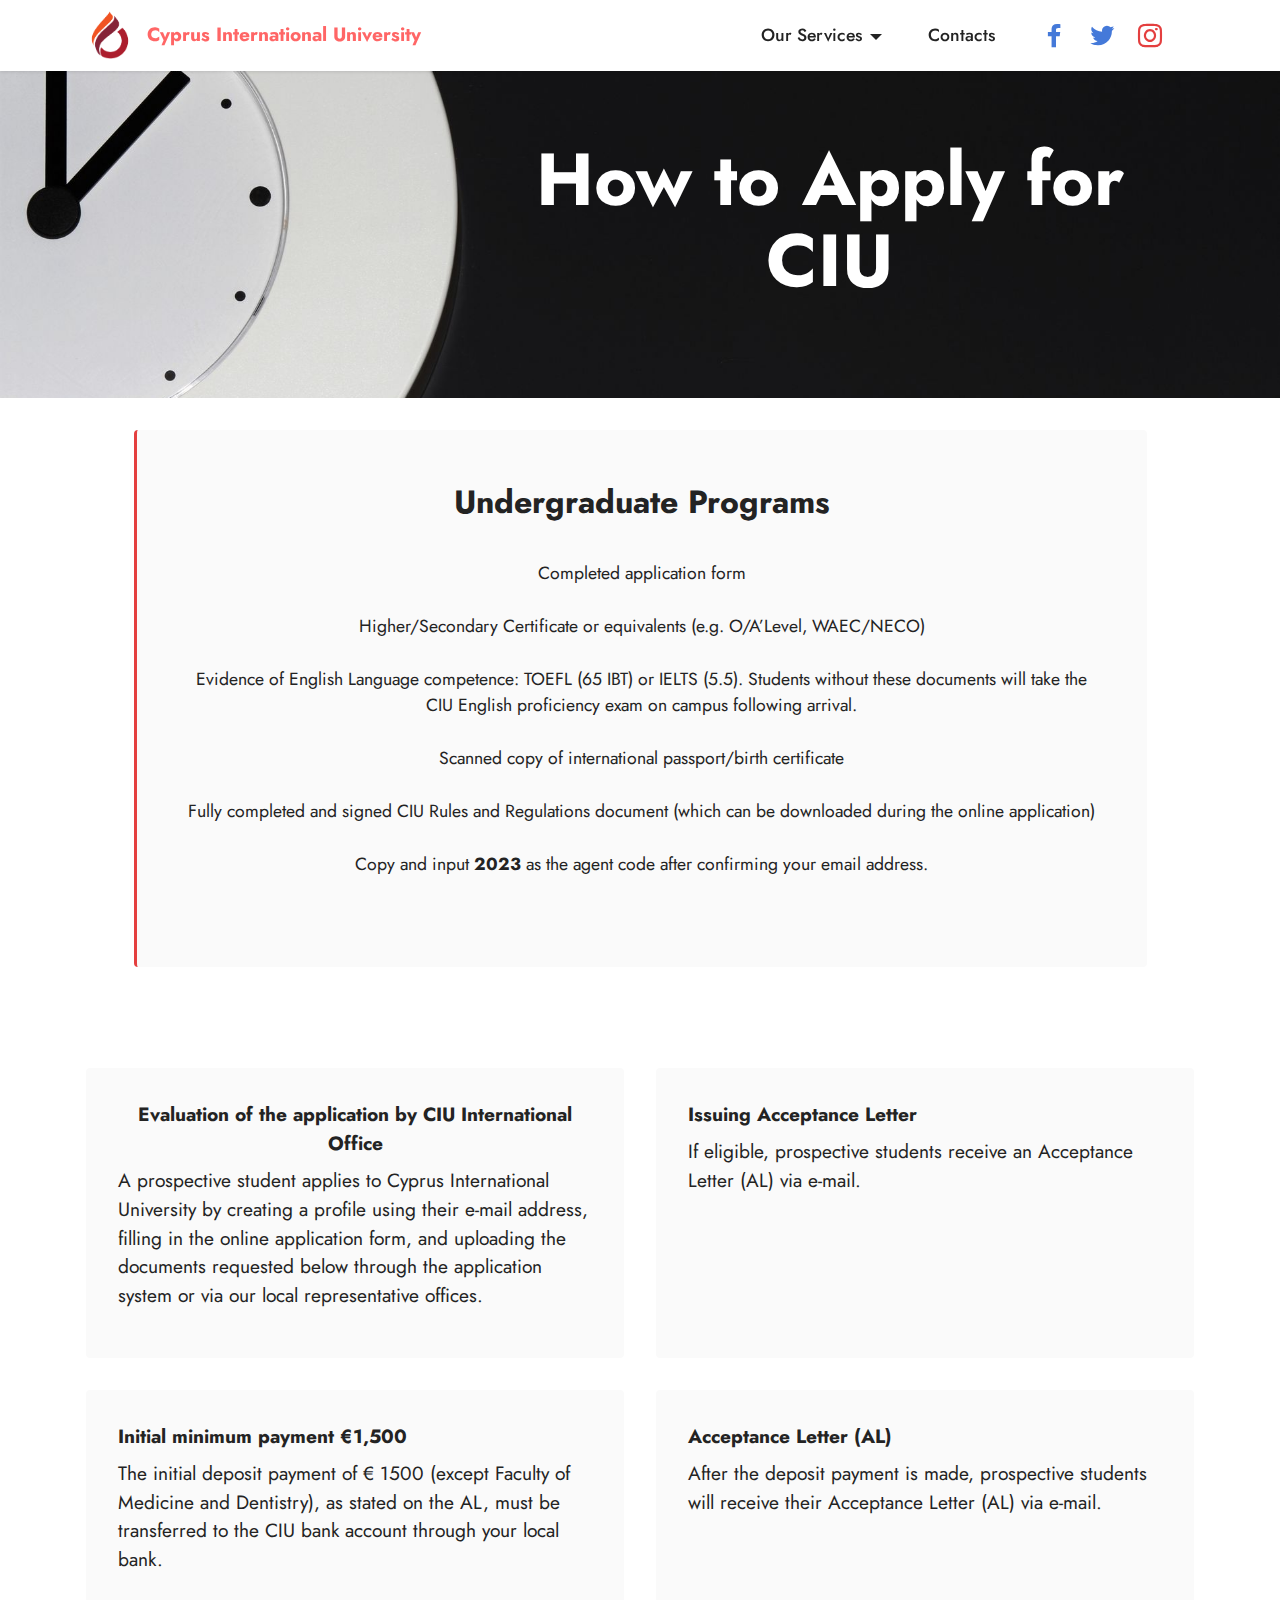
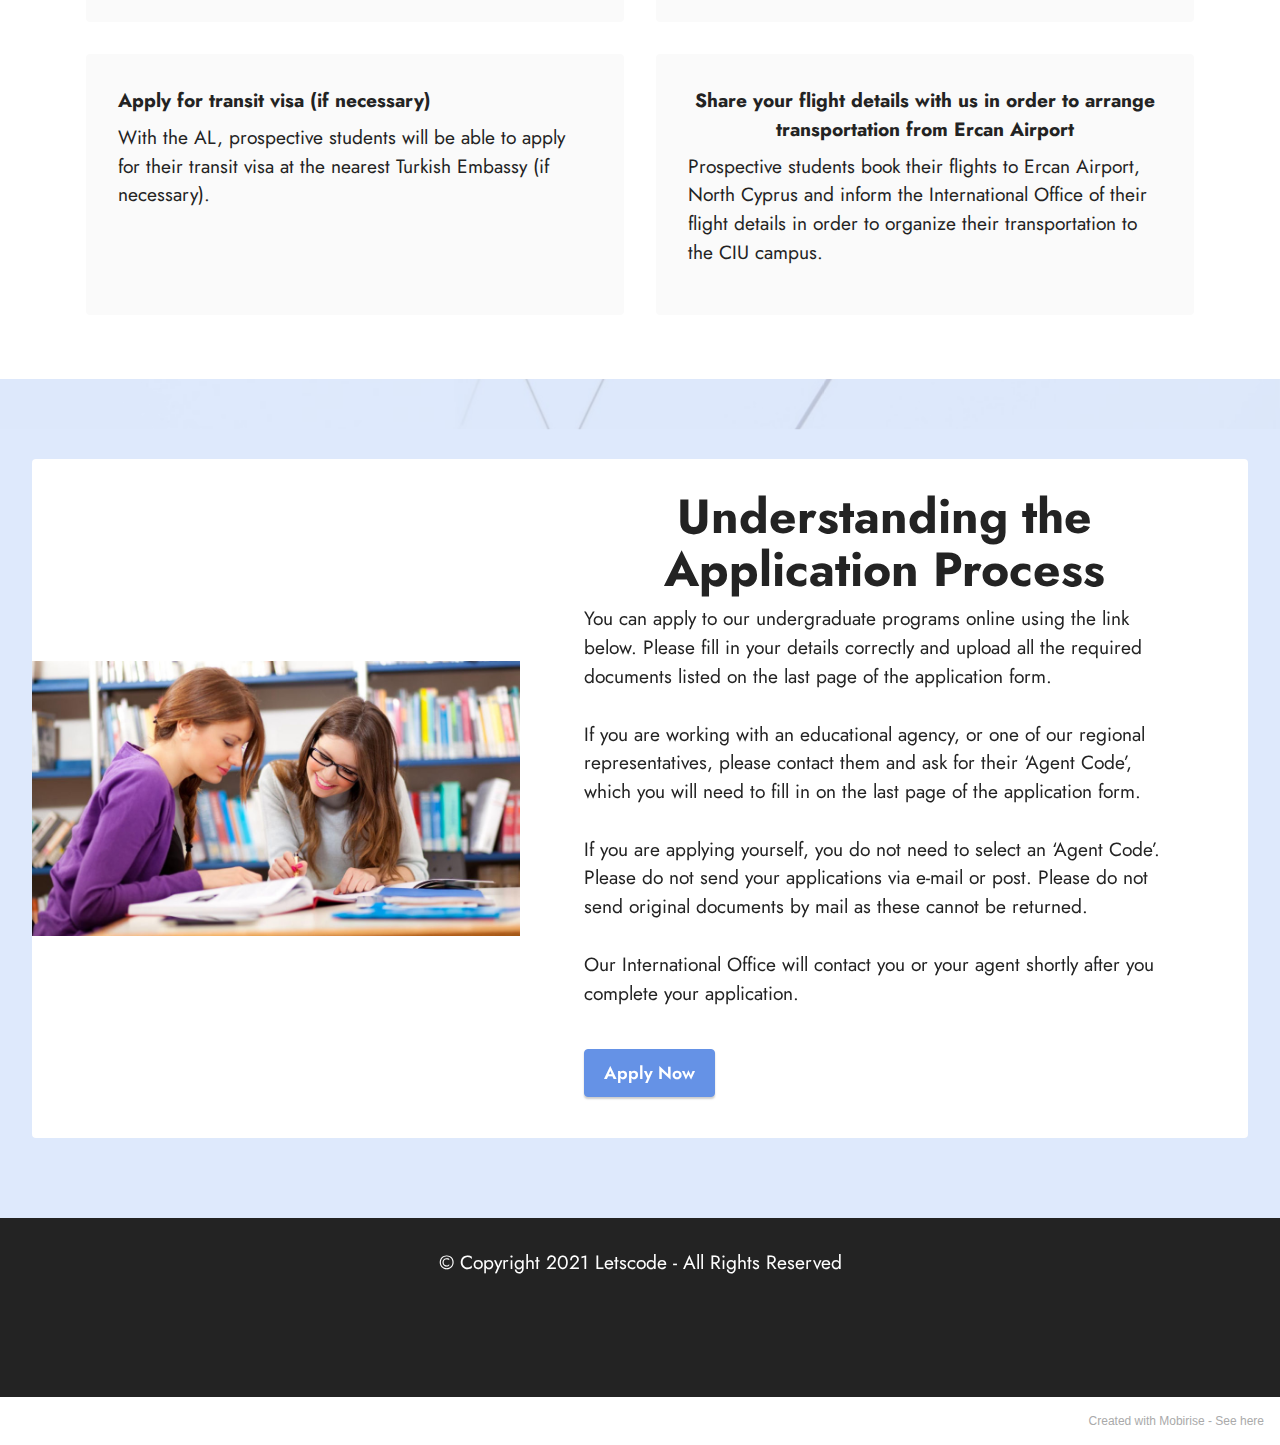
==== apply.html @ 26002adf "create github pages" ====
<!DOCTYPE html>
<html  >
<head>
  <!-- Site made with Mobirise Website Builder v5.5.5, https://mobirise.com -->
  <meta charset="UTF-8">
  <meta http-equiv="X-UA-Compatible" content="IE=edge">
  <meta name="generator" content="Mobirise v5.5.5, mobirise.com">
  <meta name="viewport" content="width=device-width, initial-scale=1, minimum-scale=1">
  <link rel="shortcut icon" href="assets/images/ciu-removebg-preview.png" type="image/x-icon">
  <meta name="description" content="How to Apply for CIU">
  
  
  <title>How to Apply</title>
  <link rel="stylesheet" href="assets/bootstrap/css/bootstrap.min.css">
  <link rel="stylesheet" href="assets/bootstrap/css/bootstrap-grid.min.css">
  <link rel="stylesheet" href="assets/bootstrap/css/bootstrap-reboot.min.css">
  <link rel="stylesheet" href="assets/parallax/jarallax.css">
  <link rel="stylesheet" href="assets/dropdown/css/style.css">
  <link rel="stylesheet" href="assets/socicon/css/styles.css">
  <link rel="stylesheet" href="assets/theme/css/style.css">
  <link rel="preload" href="https://fonts.googleapis.com/css?family=Jost:100,200,300,400,500,600,700,800,900,100i,200i,300i,400i,500i,600i,700i,800i,900i&display=swap" as="style" onload="this.onload=null;this.rel='stylesheet'">
  <noscript><link rel="stylesheet" href="https://fonts.googleapis.com/css?family=Jost:100,200,300,400,500,600,700,800,900,100i,200i,300i,400i,500i,600i,700i,800i,900i&display=swap"></noscript>
  <link rel="preload" as="style" href="assets/mobirise/css/mbr-additional.css"><link rel="stylesheet" href="assets/mobirise/css/mbr-additional.css" type="text/css">
  
  
  
  
</head>
<body>
  
  <section data-bs-version="5.1" class="menu menu3 cid-sS9Izz4nox" once="menu" id="menu3-9">
    
    <nav class="navbar navbar-dropdown navbar-fixed-top navbar-expand-lg">
        <div class="container">
            <div class="navbar-brand">
                <span class="navbar-logo">
                    <a href="index.html">
                        <img src="assets/images/ciu-removebg-preview.png" alt="Mobirise" style="height: 3rem;">
                    </a>
                </span>
                <span class="navbar-caption-wrap"><a class="navbar-caption text-secondary display-7" href="#top">Cyprus International University</a></span>
            </div>
            <button class="navbar-toggler" type="button" data-toggle="collapse" data-bs-toggle="collapse" data-target="#navbarSupportedContent" data-bs-target="#navbarSupportedContent" aria-controls="navbarNavAltMarkup" aria-expanded="false" aria-label="Toggle navigation">
                <div class="hamburger">
                    <span></span>
                    <span></span>
                    <span></span>
                    <span></span>
                </div>
            </button>
            <div class="collapse navbar-collapse" id="navbarSupportedContent">
                <ul class="navbar-nav nav-dropdown nav-right" data-app-modern-menu="true"><li class="nav-item dropdown"><a class="nav-link link text-black text-primary dropdown-toggle display-4" href="index.html#header7-3" data-toggle="dropdown-submenu" data-bs-toggle="dropdown" data-bs-auto-close="outside" aria-expanded="false">Our Services</a><div class="dropdown-menu" aria-labelledby="dropdown-undefined"><a class="text-black text-primary dropdown-item display-4" href="page1.html">How to Apply</a><a class="text-black text-primary dropdown-item display-4" href="Undergraduate.html">Undergraduate</a><a class="text-black text-primary show dropdown-item display-4" href="Graduate.html">Graduate</a></div></li>
                    
                    <li class="nav-item"><a class="nav-link link text-black text-primary display-4" href="index.html#contacts1-i">Contacts</a>
                    </li></ul>
                <div class="icons-menu">
                    <a class="iconfont-wrapper" href="index.html#header7-3" target="_blank">
                        <span class="p-2 mbr-iconfont socicon-facebook socicon" style="color: rgb(68, 121, 217); fill: rgb(68, 121, 217);"></span>
                    </a>
                    <a class="iconfont-wrapper" href="index.html#header7-3" target="_blank">
                        <span class="p-2 mbr-iconfont socicon-twitter socicon" style="color: rgb(68, 121, 217); fill: rgb(68, 121, 217);"></span>
                    </a>
                    <a class="iconfont-wrapper" href="index.html#header7-3" target="_blank">
                        <span class="p-2 mbr-iconfont socicon-instagram socicon" style="color: rgb(228, 63, 63); fill: rgb(228, 63, 63);"></span>
                    </a>
                    
                </div>
                
            </div>
        </div>
    </nav>
</section>

<section data-bs-version="5.1" class="header5 cid-sS9WQ0xQ2M" id="header5-b">

    

    

    <div class="container">
        <div class="row justify-content-end">
            <div class="col-12 col-lg-8">
                <h1 class="mbr-section-title mbr-fonts-style mbr-white mb-3 display-1"><strong>How to Apply for CIU</strong></h1>
                
                
                
            </div>
        </div>
    </div>
</section>

<section data-bs-version="5.1" class="content7 cid-sS9WZlh31L" id="content7-d">
    
    <div class="container">
        <div class="row justify-content-center">
            <div class="col-12 col-md-11">
                <blockquote>
                <h5 class="mbr-section-title mbr-fonts-style mb-2 display-5"><strong>Undergraduate Programs</strong></h5>
                <p class="mbr-text mbr-fonts-style display-4"><br>Completed application form<br>
<br>    Higher/Secondary Certificate or equivalents (e.g. O/A’Level, WAEC/NECO)<br>
<br>    Evidence of English Language competence: TOEFL (65 IBT) or IELTS (5.5). Students without these documents will take the CIU English proficiency exam on campus following arrival.<br>
<br>    Scanned copy of international passport/birth certificate<br>
<br>    Fully completed and signed CIU Rules and Regulations document (which can be downloaded during the online application)<br><br>Copy and input <strong>2023&nbsp;</strong>as the agent code after confirming your email address.<br>
<br></p></blockquote>
            </div>
        </div>
    </div>
</section>

<section data-bs-version="5.1" class="features7 cid-sSa0o5hCBf" id="features8-h">
    <!---->
    
    
    <div class="container">
        <div class="row">
            <div class="title col-12">
                
                
            </div>
            <div class="card col-12 col-md-6">
                <div class="card-wrapper">
                    <div class="top-line">
                        <h6 class="card-title mbr-fonts-style display-7"><strong>Evaluation of the application by CIU International Office</strong></h6>
                        <p class="mbr-text cost mbr-fonts-style display-5"></p>
                    </div>
                    <div class="bottom-line">
                        <p class="mbr-text mbr-fonts-style display-7">
                            A prospective student applies to Cyprus International University by creating a profile using their e-mail address, filling in the online application form, and uploading the documents requested below through the application system or via our local representative offices.
                        </p>
                    </div>
                </div>
            </div>
            <div class="card col-12 col-md-6">
                <div class="card-wrapper">
                    <div class="top-line">
                        <h6 class="card-title mbr-fonts-style display-7"><strong>Issuing Acceptance Letter</strong></h6>
                        <p class="mbr-text cost mbr-fonts-style display-5"></p>
                    </div>
                    <div class="bottom-line">
                        <p class="mbr-text mbr-fonts-style display-7">
                            If eligible, prospective students receive an Acceptance Letter (AL) via e-mail.
                        </p>
                    </div>
                </div>
            </div>
            <div class="card col-12 col-md-6">
                <div class="card-wrapper">
                    <div class="top-line">
                        <h6 class="card-title mbr-fonts-style display-7"><strong>Initial minimum payment €1,500</strong></h6>
                        <p class="mbr-text cost mbr-fonts-style display-5"></p>
                    </div>
                    <div class="bottom-line">
                        <p class="mbr-text mbr-fonts-style display-7">The initial deposit payment of € 1500 (except Faculty of Medicine and Dentistry), as stated on the AL, must be transferred to the CIU bank account through your local bank.</p>
                    </div>
                </div>
            </div>
            <div class="card col-12 col-md-6">
                <div class="card-wrapper">
                    <div class="top-line">
                        <h6 class="card-title mbr-fonts-style display-7"><strong>Acceptance Letter (AL)</strong></h6>
                        <p class="mbr-text cost mbr-fonts-style display-5"></p>
                    </div>
                    <div class="bottom-line">
                        <p class="mbr-text mbr-fonts-style display-7">
                            After the deposit payment is made, prospective students will receive their Acceptance Letter (AL) via e-mail.
                        </p>
                    </div>
                </div>
            </div>
            <div class="card col-12 col-md-6">
                <div class="card-wrapper">
                    <div class="top-line">
                        <h6 class="card-title mbr-fonts-style display-7"><strong>Apply for transit visa (if necessary)</strong></h6>
                        <p class="mbr-text cost mbr-fonts-style display-5"></p>
                    </div>
                    <div class="bottom-line">
                        <p class="mbr-text mbr-fonts-style display-7">
                            With the AL, prospective students will be able to apply for their transit visa at the nearest Turkish Embassy (if necessary).
                        </p>
                    </div>
                </div>
            </div>
            <div class="card col-12 col-md-6">
                <div class="card-wrapper">
                    <div class="top-line">
                        <h6 class="card-title mbr-fonts-style display-7"><strong>Share your flight details with us in order to arrange transportation from Ercan Airport</strong></h6>
                        <p class="mbr-text cost mbr-fonts-style display-5"></p>
                    </div>
                    <div class="bottom-line">
                        <p class="mbr-text mbr-fonts-style display-7">
                            Prospective students book their flights to Ercan Airport, North Cyprus and inform the International Office of their flight details in order to organize their transportation to the CIU campus.
                        </p>
                    </div>
                </div>
            </div>
            
            
            
            
            
            
        </div>
    </div>
</section>

<section data-bs-version="5.1" class="features6 cid-sSa0mMtDP6 mbr-parallax-background" id="features7-g">
    <!---->
    

    <div class="mbr-overlay" style="opacity: 0.5; background-color: rgb(190, 211, 249);">
    </div>
    <div class="container-fluid">
        <div class="card-wrapper">
            <div class="row align-items-center">
                <div class="col-12 col-lg-5">
                    <div class="image-wrapper">
                        <img src="assets/images/wp4385852-1076x605.jpg" alt="Mobirise">
                    </div>
                </div>
                <div class="col-12 col-lg">
                    <div class="text-box">
                        <h5 class="mbr-title mbr-fonts-style display-2"><strong>Understanding the Application Process</strong></h5>
                        <p class="mbr-text mbr-fonts-style display-7">You can apply to our undergraduate programs online using the link below. Please fill in your details correctly and upload all the required documents listed on the last page of the application form.
<br>
<br>If you are working with an educational agency, or one of our regional representatives, please contact them and ask for their ‘Agent Code’, which you will need to fill in on the last page of the application form.
<br>
<br>If you are applying yourself, you do not need to select an ‘Agent Code’. Please do not send your applications via e-mail or post. Please do not send original documents by mail as these cannot be returned.
<br>
<br>Our International Office will contact you or your agent shortly after you complete your application.&nbsp;</p>
                        
                        <div class="mbr-section-btn pt-3"><a href="page1.html#features7-g" class="btn btn-primary display-4">Apply Now</a></div>
                    </div>
                </div>
            </div>
        </div>
    </div>
</section>

<section data-bs-version="5.1" class="footer7 cid-sS9WD2Cu00" once="footers" id="footer7-a">

    

    

    <div class="container">
        <div class="media-container-row align-center mbr-white">
            <div class="col-12">
                <p class="mbr-text mb-0 mbr-fonts-style display-7">
                    © Copyright 2021 Letscode - All Rights Reserved
                </p>
            </div>
        </div>
    </div>
</section><section style="background-color: #fff; font-family: -apple-system, BlinkMacSystemFont, 'Segoe UI', 'Roboto', 'Helvetica Neue', Arial, sans-serif; color:#aaa; font-size:12px; padding: 0; align-items: center; display: flex;"><a href="https://mobirise.site/d" style="flex: 1 1; height: 3rem; padding-left: 1rem;"></a><p style="flex: 0 0 auto; margin:0; padding-right:1rem;">Created with Mobirise - <a href="https://mobirise.site/k" style="color:#aaa;">See here</a></p></section><script src="assets/bootstrap/js/bootstrap.bundle.min.js"></script>  <script src="assets/parallax/jarallax.js"></script>  <script src="assets/smoothscroll/smooth-scroll.js"></script>  <script src="assets/ytplayer/index.js"></script>  <script src="assets/dropdown/js/navbar-dropdown.js"></script>  <script src="assets/theme/js/script.js"></script>  
  
  
</body>
</html>
---- assets/parallax/jarallax.css ----
.jarallax {
    position: relative;
    z-index: 0;
}
.jarallax > .jarallax-img {
    position: absolute;
    object-fit: cover;
    /* support for plugin https://github.com/bfred-it/object-fit-images */
    font-family: 'object-fit: cover;';
    top: 0;
    left: 0;
    width: 100%;
    height: 100%;
    z-index: -1;
}
---- assets/dropdown/css/style.css ----
.navbar-dropdown {
  left: 0;
  padding: 0;
  position: absolute;
  right: 0;
  top: 0;
  transition: all 0.45s ease;
  z-index: 1030;
  background: #282828; }
  .navbar-dropdown .navbar-logo {
    margin-right: 0.8rem;
    transition: margin 0.3s ease-in-out;
    vertical-align: middle; }
    .navbar-dropdown .navbar-logo img {
      height: 3.125rem;
      transition: all 0.3s ease-in-out; }
    .navbar-dropdown .navbar-logo.mbr-iconfont {
      font-size: 3.125rem;
      line-height: 3.125rem; }
  .navbar-dropdown .navbar-caption {
    font-weight: 700;
    white-space: normal;
    vertical-align: -4px;
    line-height: 3.125rem !important; }
    .navbar-dropdown .navbar-caption, .navbar-dropdown .navbar-caption:hover {
      color: inherit;
      text-decoration: none; }
  .navbar-dropdown .mbr-iconfont + .navbar-caption {
    vertical-align: -1px; }
  .navbar-dropdown.navbar-fixed-top {
    position: fixed; }
  .navbar-dropdown .navbar-brand span {
    vertical-align: -4px; }
  .navbar-dropdown.bg-color.transparent {
    background: none; }
  .navbar-dropdown.navbar-short .navbar-brand {
    padding: 0.625rem 0; }
    .navbar-dropdown.navbar-short .navbar-brand span {
      vertical-align: -1px; }
  .navbar-dropdown.navbar-short .navbar-caption {
    line-height: 2.375rem !important;
    vertical-align: -2px; }
  .navbar-dropdown.navbar-short .navbar-logo {
    margin-right: 0.5rem; }
    .navbar-dropdown.navbar-short .navbar-logo img {
      height: 2.375rem; }
    .navbar-dropdown.navbar-short .navbar-logo.mbr-iconfont {
      font-size: 2.375rem;
      line-height: 2.375rem; }
  .navbar-dropdown.navbar-short .mbr-table-cell {
    height: 3.625rem; }
  .navbar-dropdown .navbar-close {
    left: 0.6875rem;
    position: fixed;
    top: 0.75rem;
    z-index: 1000; }
  .navbar-dropdown .hamburger-icon {
    content: "";
    display: inline-block;
    vertical-align: middle;
    width: 16px;
    -webkit-box-shadow: 0 -6px 0 1px #282828,0 0 0 1px #282828,0 6px 0 1px #282828;
    -moz-box-shadow: 0 -6px 0 1px #282828,0 0 0 1px #282828,0 6px 0 1px #282828;
    box-shadow: 0 -6px 0 1px #282828,0 0 0 1px #282828,0 6px 0 1px #282828; }

.dropdown-menu .dropdown-toggle[data-toggle="dropdown-submenu"]::after {
  border-bottom: 0.35em solid transparent;
  border-left: 0.35em solid;
  border-right: 0;
  border-top: 0.35em solid transparent;
  margin-left: 0.3rem; }

.dropdown-menu .dropdown-item:focus {
  outline: 0; }

.nav-dropdown {
  font-size: 0.75rem;
  font-weight: 500;
  height: auto !important; }
  .nav-dropdown .nav-btn {
    padding-left: 1rem; }
  .nav-dropdown .link {
    margin: .667em 1.667em;
    font-weight: 500;
    padding: 0;
    transition: color .2s ease-in-out; }
    .nav-dropdown .link.dropdown-toggle {
      margin-right: 2.583em; }
      .nav-dropdown .link.dropdown-toggle::after {
        margin-left: .25rem;
        border-top: 0.35em solid;
        border-right: 0.35em solid transparent;
        border-left: 0.35em solid transparent;
        border-bottom: 0; }
      .nav-dropdown .link.dropdown-toggle[aria-expanded="true"] {
        margin: 0;
        padding: 0.667em 3.263em  0.667em 1.667em; }
  .nav-dropdown .link::after,
  .nav-dropdown .dropdown-item::after {
    color: inherit; }
  .nav-dropdown .btn {
    font-size: 0.75rem;
    font-weight: 700;
    letter-spacing: 0;
    margin-bottom: 0;
    padding-left: 1.25rem;
    padding-right: 1.25rem; }
  .nav-dropdown .dropdown-menu {
    border-radius: 0;
    border: 0;
    left: 0;
    margin: 0;
    padding-bottom: 1.25rem;
    padding-top: 1.25rem;
    position: relative; }
  .nav-dropdown .dropdown-submenu {
    margin-left: 0.125rem;
    top: 0; }
  .nav-dropdown .dropdown-item {
    font-weight: 500;
    line-height: 2;
    padding: 0.3846em 4.615em 0.3846em 1.5385em;
    position: relative;
    transition: color .2s ease-in-out, background-color .2s ease-in-out; }
    .nav-dropdown .dropdown-item::after {
      margin-top: -0.3077em;
      position: absolute;
      right: 1.1538em;
      top: 50%; }
    .nav-dropdown .dropdown-item:focus, .nav-dropdown .dropdown-item:hover {
      background: none; }

@media (max-width: 767px) {
  .nav-dropdown.navbar-toggleable-sm {
    bottom: 0;
    display: none;
    left: 0;
    overflow-x: hidden;
    position: fixed;
    top: 0;
    transform: translateX(-100%);
    -ms-transform: translateX(-100%);
    -webkit-transform: translateX(-100%);
    width: 18.75rem;
    z-index: 999; } }
.nav-dropdown.navbar-toggleable-xl {
  bottom: 0;
  display: none;
  left: 0;
  overflow-x: hidden;
  position: fixed;
  top: 0;
  transform: translateX(-100%);
  -ms-transform: translateX(-100%);
  -webkit-transform: translateX(-100%);
  width: 18.75rem;
  z-index: 999; }

.nav-dropdown-sm {
  display: block !important;
  overflow-x: hidden;
  overflow: auto;
  padding-top: 3.875rem; }
  .nav-dropdown-sm::after {
    content: "";
    display: block;
    height: 3rem;
    width: 100%; }
  .nav-dropdown-sm.collapse.in ~ .navbar-close {
    display: block !important; }
  .nav-dropdown-sm.collapsing, .nav-dropdown-sm.collapse.in {
    transform: translateX(0);
    -ms-transform: translateX(0);
    -webkit-transform: translateX(0);
    transition: all 0.25s ease-out;
    -webkit-transition: all 0.25s ease-out;
    background: #282828; }
  .nav-dropdown-sm.collapsing[aria-expanded="false"] {
    transform: translateX(-100%);
    -ms-transform: translateX(-100%);
    -webkit-transform: translateX(-100%); }
  .nav-dropdown-sm .nav-item {
    display: block;
    margin-left: 0 !important;
    padding-left: 0; }
  .nav-dropdown-sm .link,
  .nav-dropdown-sm .dropdown-item {
    border-top: 1px dotted rgba(255, 255, 255, 0.1);
    font-size: 0.8125rem;
    line-height: 1.6;
    margin: 0 !important;
    padding: 0.875rem 2.4rem 0.875rem 1.5625rem !important;
    position: relative;
    white-space: normal; }
    .nav-dropdown-sm .link:focus, .nav-dropdown-sm .link:hover,
    .nav-dropdown-sm .dropdown-item:focus,
    .nav-dropdown-sm .dropdown-item:hover {
      background: rgba(0, 0, 0, 0.2) !important;
      color: #c0a375; }
  .nav-dropdown-sm .nav-btn {
    position: relative;
    padding: 1.5625rem 1.5625rem 0 1.5625rem; }
    .nav-dropdown-sm .nav-btn::before {
      border-top: 1px dotted rgba(255, 255, 255, 0.1);
      content: "";
      left: 0;
      position: absolute;
      top: 0;
      width: 100%; }
    .nav-dropdown-sm .nav-btn + .nav-btn {
      padding-top: 0.625rem; }
      .nav-dropdown-sm .nav-btn + .nav-btn::before {
        display: none; }
  .nav-dropdown-sm .btn {
    padding: 0.625rem 0; }
  .nav-dropdown-sm .dropdown-toggle[data-toggle="dropdown-submenu"]::after {
    margin-left: .25rem;
    border-top: 0.35em solid;
    border-right: 0.35em solid transparent;
    border-left: 0.35em solid transparent;
    border-bottom: 0; }
  .nav-dropdown-sm .dropdown-toggle[data-toggle="dropdown-submenu"][aria-expanded="true"]::after {
    border-top: 0;
    border-right: 0.35em solid transparent;
    border-left: 0.35em solid transparent;
    border-bottom: 0.35em solid; }
  .nav-dropdown-sm .dropdown-menu {
    margin: 0;
    padding: 0;
    position: relative;
    top: 0;
    left: 0;
    width: 100%;
    border: 0;
    float: none;
    border-radius: 0;
    background: none; }
  .nav-dropdown-sm .dropdown-submenu {
    left: 100%;
    margin-left: 0.125rem;
    margin-top: -1.25rem;
    top: 0; }

.navbar-toggleable-sm .nav-dropdown .dropdown-menu {
  position: absolute; }

.navbar-toggleable-sm .nav-dropdown .dropdown-submenu {
  left: 100%;
  margin-left: 0.125rem;
  margin-top: -1.25rem;
  top: 0; }

.navbar-toggleable-sm.opened .nav-dropdown .dropdown-menu {
  position: relative; }

.navbar-toggleable-sm.opened .nav-dropdown .dropdown-submenu {
  left: 0;
  margin-left: 00rem;
  margin-top: 0rem;
  top: 0; }

.is-builder .nav-dropdown.collapsing {
  transition: none !important; }
---- assets/socicon/css/styles.css ----
@charset "UTF-8";

@font-face {
  font-family: 'Socicon';
  src:  url('../fonts/socicon.eot');
  src:  url('../fonts/socicon.eot?#iefix') format('embedded-opentype'),
    url('../fonts/socicon.woff2') format('woff2'),
    url('../fonts/socicon.ttf') format('truetype'),
    url('../fonts/socicon.woff') format('woff'),
    url('../fonts/socicon.svg#socicon') format('svg');
  font-weight: normal;
  font-style: normal;
  font-display: swap;
}

[data-icon]:before {
  font-family: "socicon" !important;
  content: attr(data-icon);
  font-style: normal !important;
  font-weight: normal !important;
  font-variant: normal !important;
  text-transform: none !important;
  speak: none;
  line-height: 1;
  -webkit-font-smoothing: antialiased;
  -moz-osx-font-smoothing: grayscale;
}

[class^="socicon-"], [class*=" socicon-"] {
  /* use !important to prevent issues with browser extensions that change fonts */
  font-family: 'Socicon' !important;
  speak: none;
  font-style: normal;
  font-weight: normal;
  font-variant: normal;
  text-transform: none;
  line-height: 1;

  /* Better Font Rendering =========== */
  -webkit-font-smoothing: antialiased;
  -moz-osx-font-smoothing: grayscale;
}

.socicon-eitaa:before {
  content: "\e97c";
}
.socicon-soroush:before {
  content: "\e97d";
}
.socicon-bale:before {
  content: "\e97e";
}
.socicon-zazzle:before {
  content: "\e97b";
}
.socicon-society6:before {
  content: "\e97a";
}
.socicon-redbubble:before {
  content: "\e979";
}
.socicon-avvo:before {
  content: "\e978";
}
.socicon-stitcher:before {
  content: "\e977";
}
.socicon-googlehangouts:before {
  content: "\e974";
}
.socicon-dlive:before {
  content: "\e975";
}
.socicon-vsco:before {
  content: "\e976";
}
.socicon-flipboard:before {
  content: "\e973";
}
.socicon-ubuntu:before {
  content: "\e958";
}
.socicon-artstation:before {
  content: "\e959";
}
.socicon-invision:before {
  content: "\e95a";
}
.socicon-torial:before {
  content: "\e95b";
}
.socicon-collectorz:before {
  content: "\e95c";
}
.socicon-seenthis:before {
  content: "\e95d";
}
.socicon-googleplaymusic:before {
  content: "\e95e";
}
.socicon-debian:before {
  content: "\e95f";
}
.socicon-filmfreeway:before {
  content: "\e960";
}
.socicon-gnome:before {
  content: "\e961";
}
.socicon-itchio:before {
  content: "\e962";
}
.socicon-jamendo:before {
  content: "\e963";
}
.socicon-mix:before {
  content: "\e964";
}
.socicon-sharepoint:before {
  content: "\e965";
}
.socicon-tinder:before {
  content: "\e966";
}
.socicon-windguru:before {
  content: "\e967";
}
.socicon-cdbaby:before {
  content: "\e968";
}
.socicon-elementaryos:before {
  content: "\e969";
}
.socicon-stage32:before {
  content: "\e96a";
}
.socicon-tiktok:before {
  content: "\e96b";
}
.socicon-gitter:before {
  content: "\e96c";
}
.socicon-letterboxd:before {
  content: "\e96d";
}
.socicon-threema:before {
  content: "\e96e";
}
.socicon-splice:before {
  content: "\e96f";
}
.socicon-metapop:before {
  content: "\e970";
}
.socicon-naver:before {
  content: "\e971";
}
.socicon-remote:before {
  content: "\e972";
}
.socicon-internet:before {
  content: "\e957";
}
.socicon-moddb:before {
  content: "\e94b";
}
.socicon-indiedb:before {
  content: "\e94c";
}
.socicon-traxsource:before {
  content: "\e94d";
}
.socicon-gamefor:before {
  content: "\e94e";
}
.socicon-pixiv:before {
  content: "\e94f";
}
.socicon-myanimelist:before {
  content: "\e950";
}
.socicon-blackberry:before {
  content: "\e951";
}
.socicon-wickr:before {
  content: "\e952";
}
.socicon-spip:before {
  content: "\e953";
}
.socicon-napster:before {
  content: "\e954";
}
.socicon-beatport:before {
  content: "\e955";
}
.socicon-hackerone:before {
  content: "\e956";
}
.socicon-hackernews:before {
  content: "\e946";
}
.socicon-smashwords:before {
  content: "\e947";
}
.socicon-kobo:before {
  content: "\e948";
}
.socicon-bookbub:before {
  content: "\e949";
}
.socicon-mailru:before {
  content: "\e94a";
}
.socicon-gitlab:before {
  content: "\e945";
}
.socicon-instructables:before {
  content: "\e944";
}
.socicon-portfolio:before {
  content: "\e943";
}
.socicon-codered:before {
  content: "\e940";
}
.socicon-origin:before {
  content: "\e941";
}
.socicon-nextdoor:before {
  content: "\e942";
}
.socicon-udemy:before {
  content: "\e93f";
}
.socicon-livemaster:before {
  content: "\e93e";
}
.socicon-crunchbase:before {
  content: "\e93b";
}
.socicon-homefy:before {
  content: "\e93c";
}
.socicon-calendly:before {
  content: "\e93d";
}
.socicon-realtor:before {
  content: "\e90f";
}
.socicon-tidal:before {
  content: "\e910";
}
.socicon-qobuz:before {
  content: "\e911";
}
.socicon-natgeo:before {
  content: "\e912";
}
.socicon-mastodon:before {
  content: "\e913";
}
.socicon-unsplash:before {
  content: "\e914";
}
.socicon-homeadvisor:before {
  content: "\e915";
}
.socicon-angieslist:before {
  content: "\e916";
}
.socicon-codepen:before {
  content: "\e917";
}
.socicon-slack:before {
  content: "\e918";
}
.socicon-openaigym:before {
  content: "\e919";
}
.socicon-logmein:before {
  content: "\e91a";
}
.socicon-fiverr:before {
  content: "\e91b";
}
.socicon-gotomeeting:before {
  content: "\e91c";
}
.socicon-aliexpress:before {
  content: "\e91d";
}
.socicon-guru:before {
  content: "\e91e";
}
.socicon-appstore:before {
  content: "\e91f";
}
.socicon-homes:before {
  content: "\e920";
}
.socicon-zoom:before {
  content: "\e921";
}
.socicon-alibaba:before {
  content: "\e922";
}
.socicon-craigslist:before {
  content: "\e923";
}
.socicon-wix:before {
  content: "\e924";
}
.socicon-redfin:before {
  content: "\e925";
}
.socicon-googlecalendar:before {
  content: "\e926";
}
.socicon-shopify:before {
  content: "\e927";
}
.socicon-freelancer:before {
  content: "\e928";
}
.socicon-seedrs:before {
  content: "\e929";
}
.socicon-bing:before {
  content: "\e92a";
}
.socicon-doodle:before {
  content: "\e92b";
}
.socicon-bonanza:before {
  content: "\e92c";
}
.socicon-squarespace:before {
  content: "\e92d";
}
.socicon-toptal:before {
  content: "\e92e";
}
.socicon-gust:before {
  content: "\e92f";
}
.socicon-ask:before {
  content: "\e930";
}
.socicon-trulia:before {
  content: "\e931";
}
.socicon-loomly:before {
  content: "\e932";
}
.socicon-ghost:before {
  content: "\e933";
}
.socicon-upwork:before {
  content: "\e934";
}
.socicon-fundable:before {
  content: "\e935";
}
.socicon-booking:before {
  content: "\e936";
}
.socicon-googlemaps:before {
  content: "\e937";
}
.socicon-zillow:before {
  content: "\e938";
}
.socicon-niconico:before {
  content: "\e939";
}
.socicon-toneden:before {
  content: "\e93a";
}
.socicon-augment:before {
  content: "\e908";
}
.socicon-bitbucket:before {
  content: "\e909";
}
.socicon-fyuse:before {
  content: "\e90a";
}
.socicon-yt-gaming:before {
  content: "\e90b";
}
.socicon-sketchfab:before {
  content: "\e90c";
}
.socicon-mobcrush:before {
  content: "\e90d";
}
.socicon-microsoft:before {
  content: "\e90e";
}
.socicon-pandora:before {
  content: "\e907";
}
.socicon-messenger:before {
  content: "\e906";
}
.socicon-gamewisp:before {
  content: "\e905";
}
.socicon-bloglovin:before {
  content: "\e904";
}
.socicon-tunein:before {
  content: "\e903";
}
.socicon-gamejolt:before {
  content: "\e901";
}
.socicon-trello:before {
  content: "\e902";
}
.socicon-spreadshirt:before {
  content: "\e900";
}
.socicon-500px:before {
  content: "\e000";
}
.socicon-8tracks:before {
  content: "\e001";
}
.socicon-airbnb:before {
  content: "\e002";
}
.socicon-alliance:before {
  content: "\e003";
}
.socicon-amazon:before {
  content: "\e004";
}
.socicon-amplement:before {
  content: "\e005";
}
.socicon-android:before {
  content: "\e006";
}
.socicon-angellist:before {
  content: "\e007";
}
.socicon-apple:before {
  content: "\e008";
}
.socicon-appnet:before {
  content: "\e009";
}
.socicon-baidu:before {
  content: "\e00a";
}
.socicon-bandcamp:before {
  content: "\e00b";
}
.socicon-battlenet:before {
  content: "\e00c";
}
.socicon-mixer:before {
  content: "\e00d";
}
.socicon-bebee:before {
  content: "\e00e";
}
.socicon-bebo:before {
  content: "\e00f";
}
.socicon-behance:before {
  content: "\e010";
}
.socicon-blizzard:before {
  content: "\e011";
}
.socicon-blogger:before {
  content: "\e012";
}
.socicon-buffer:before {
  content: "\e013";
}
.socicon-chrome:before {
  content: "\e014";
}
.socicon-coderwall:before {
  content: "\e015";
}
.socicon-curse:before {
  content: "\e016";
}
.socicon-dailymotion:before {
  content: "\e017";
}
.socicon-deezer:before {
  content: "\e018";
}
.socicon-delicious:before {
  content: "\e019";
}
.socicon-deviantart:before {
  content: "\e01a";
}
.socicon-diablo:before {
  content: "\e01b";
}
.socicon-digg:before {
  content: "\e01c";
}
.socicon-discord:before {
  content: "\e01d";
}
.socicon-disqus:before {
  content: "\e01e";
}
.socicon-douban:before {
  content: "\e01f";
}
.socicon-draugiem:before {
  content: "\e020";
}
.socicon-dribbble:before {
  content: "\e021";
}
.socicon-drupal:before {
  content: "\e022";
}
.socicon-ebay:before {
  content: "\e023";
}
.socicon-ello:before {
  content: "\e024";
}
.socicon-endomodo:before {
  content: "\e025";
}
.socicon-envato:before {
  content: "\e026";
}
.socicon-etsy:before {
  content: "\e027";
}
.socicon-facebook:before {
  content: "\e028";
}
.socicon-feedburner:before {
  content: "\e029";
}
.socicon-filmweb:before {
  content: "\e02a";
}
.socicon-firefox:before {
  content: "\e02b";
}
.socicon-flattr:before {
  content: "\e02c";
}
.socicon-flickr:before {
  content: "\e02d";
}
.socicon-formulr:before {
  content: "\e02e";
}
.socicon-forrst:before {
  content: "\e02f";
}
.socicon-foursquare:before {
  content: "\e030";
}
.socicon-friendfeed:before {
  content: "\e031";
}
.socicon-github:before {
  content: "\e032";
}
.socicon-goodreads:before {
  content: "\e033";
}
.socicon-google:before {
  content: "\e034";
}
.socicon-googlescholar:before {
  content: "\e035";
}
.socicon-googlegroups:before {
  content: "\e036";
}
.socicon-googlephotos:before {
  content: "\e037";
}
.socicon-googleplus:before {
  content: "\e038";
}
.socicon-grooveshark:before {
  content: "\e039";
}
.socicon-hackerrank:before {
  content: "\e03a";
}
.socicon-hearthstone:before {
  content: "\e03b";
}
.socicon-hellocoton:before {
  content: "\e03c";
}
.socicon-heroes:before {
  content: "\e03d";
}
.socicon-smashcast:before {
  content: "\e03e";
}
.socicon-horde:before {
  content: "\e03f";
}
.socicon-houzz:before {
  content: "\e040";
}
.socicon-icq:before {
  content: "\e041";
}
.socicon-identica:before {
  content: "\e042";
}
.socicon-imdb:before {
  content: "\e043";
}
.socicon-instagram:before {
  content: "\e044";
}
.socicon-issuu:before {
  content: "\e045";
}
.socicon-istock:before {
  content: "\e046";
}
.socicon-itunes:before {
  content: "\e047";
}
.socicon-keybase:before {
  content: "\e048";
}
.socicon-lanyrd:before {
  content: "\e049";
}
.socicon-lastfm:before {
  content: "\e04a";
}
.socicon-line:before {
  content: "\e04b";
}
.socicon-linkedin:before {
  content: "\e04c";
}
.socicon-livejournal:before {
  content: "\e04d";
}
.socicon-lyft:before {
  content: "\e04e";
}
.socicon-macos:before {
  content: "\e04f";
}
.socicon-mail:before {
  content: "\e050";
}
.socicon-medium:before {
  content: "\e051";
}
.socicon-meetup:before {
  content: "\e052";
}
.socicon-mixcloud:before {
  content: "\e053";
}
.socicon-modelmayhem:before {
  content: "\e054";
}
.socicon-mumble:before {
  content: "\e055";
}
.socicon-myspace:before {
  content: "\e056";
}
.socicon-newsvine:before {
  content: "\e057";
}
.socicon-nintendo:before {
  content: "\e058";
}
.socicon-npm:before {
  content: "\e059";
}
.socicon-odnoklassniki:before {
  content: "\e05a";
}
.socicon-openid:before {
  content: "\e05b";
}
.socicon-opera:before {
  content: "\e05c";
}
.socicon-outlook:before {
  content: "\e05d";
}
.socicon-overwatch:before {
  content: "\e05e";
}
.socicon-patreon:before {
  content: "\e05f";
}
.socicon-paypal:before {
  content: "\e060";
}
.socicon-periscope:before {
  content: "\e061";
}
.socicon-persona:before {
  content: "\e062";
}
.socicon-pinterest:before {
  content: "\e063";
}
.socicon-play:before {
  content: "\e064";
}
.socicon-player:before {
  content: "\e065";
}
.socicon-playstation:before {
  content: "\e066";
}
.socicon-pocket:before {
  content: "\e067";
}
.socicon-qq:before {
  content: "\e068";
}
.socicon-quora:before {
  content: "\e069";
}
.socicon-raidcall:before {
  content: "\e06a";
}
.socicon-ravelry:before {
  content: "\e06b";
}
.socicon-reddit:before {
  content: "\e06c";
}
.socicon-renren:before {
  content: "\e06d";
}
.socicon-researchgate:before {
  content: "\e06e";
}
.socicon-residentadvisor:before {
  content: "\e06f";
}
.socicon-reverbnation:before {
  content: "\e070";
}
.socicon-rss:before {
  content: "\e071";
}
.socicon-sharethis:before {
  content: "\e072";
}
.socicon-skype:before {
  content: "\e073";
}
.socicon-slideshare:before {
  content: "\e074";
}
.socicon-smugmug:before {
  content: "\e075";
}
.socicon-snapchat:before {
  content: "\e076";
}
.socicon-songkick:before {
  content: "\e077";
}
.socicon-soundcloud:before {
  content: "\e078";
}
.socicon-spotify:before {
  content: "\e079";
}
.socicon-stackexchange:before {
  content: "\e07a";
}
.socicon-stackoverflow:before {
  content: "\e07b";
}
.socicon-starcraft:before {
  content: "\e07c";
}
.socicon-stayfriends:before {
  content: "\e07d";
}
.socicon-steam:before {
  content: "\e07e";
}
.socicon-storehouse:before {
  content: "\e07f";
}
.socicon-strava:before {
  content: "\e080";
}
.socicon-streamjar:before {
  content: "\e081";
}
.socicon-stumbleupon:before {
  content: "\e082";
}
.socicon-swarm:before {
  content: "\e083";
}
.socicon-teamspeak:before {
  content: "\e084";
}
.socicon-teamviewer:before {
  content: "\e085";
}
.socicon-technorati:before {
  content: "\e086";
}
.socicon-telegram:before {
  content: "\e087";
}
.socicon-tripadvisor:before {
  content: "\e088";
}
.socicon-tripit:before {
  content: "\e089";
}
.socicon-triplej:before {
  content: "\e08a";
}
.socicon-tumblr:before {
  content: "\e08b";
}
.socicon-twitch:before {
  content: "\e08c";
}
.socicon-twitter:before {
  content: "\e08d";
}
.socicon-uber:before {
  content: "\e08e";
}
.socicon-ventrilo:before {
  content: "\e08f";
}
.socicon-viadeo:before {
  content: "\e090";
}
.socicon-viber:before {
  content: "\e091";
}
.socicon-viewbug:before {
  content: "\e092";
}
.socicon-vimeo:before {
  content: "\e093";
}
.socicon-vine:before {
  content: "\e094";
}
.socicon-vkontakte:before {
  content: "\e095";
}
.socicon-warcraft:before {
  content: "\e096";
}
.socicon-wechat:before {
  content: "\e097";
}
.socicon-weibo:before {
  content: "\e098";
}
.socicon-whatsapp:before {
  content: "\e099";
}
.socicon-wikipedia:before {
  content: "\e09a";
}
.socicon-windows:before {
  content: "\e09b";
}
.socicon-wordpress:before {
  content: "\e09c";
}
.socicon-wykop:before {
  content: "\e09d";
}
.socicon-xbox:before {
  content: "\e09e";
}
.socicon-xing:before {
  content: "\e09f";
}
.socicon-yahoo:before {
  content: "\e0a0";
}
.socicon-yammer:before {
  content: "\e0a1";
}
.socicon-yandex:before {
  content: "\e0a2";
}
.socicon-yelp:before {
  content: "\e0a3";
}
.socicon-younow:before {
  content: "\e0a4";
}
.socicon-youtube:before {
  content: "\e0a5";
}
.socicon-zapier:before {
  content: "\e0a6";
}
.socicon-zerply:before {
  content: "\e0a7";
}
.socicon-zomato:before {
  content: "\e0a8";
}
.socicon-zynga:before {
  content: "\e0a9";
}
---- assets/theme/css/style.css ----
@charset "UTF-8";
section {
  background-color: #ffffff;
}

body {
  font-style: normal;
  line-height: 1.5;
  font-weight: 400;
  color: #232323;
  position: relative;
}

button {
  background-color: transparent;
  border-color: transparent;
}

section,
.container,
.container-fluid {
  position: relative;
  word-wrap: break-word;
}

a.mbr-iconfont:hover {
  text-decoration: none;
}

.article .lead p,
.article .lead ul,
.article .lead ol,
.article .lead pre,
.article .lead blockquote {
  margin-bottom: 0;
}

a {
  font-style: normal;
  font-weight: 400;
  cursor: pointer;
}
a, a:hover {
  text-decoration: none;
}

.mbr-section-title {
  font-style: normal;
  line-height: 1.3;
}

.mbr-section-subtitle {
  line-height: 1.3;
}

.mbr-text {
  font-style: normal;
  line-height: 1.7;
}

h1,
h2,
h3,
h4,
h5,
h6,
.display-1,
.display-2,
.display-4,
.display-5,
.display-7,
span,
p,
a {
  line-height: 1;
  word-break: break-word;
  word-wrap: break-word;
  font-weight: 400;
}

b,
strong {
  font-weight: bold;
}

input:-webkit-autofill, input:-webkit-autofill:hover, input:-webkit-autofill:focus, input:-webkit-autofill:active {
  transition-delay: 9999s;
  -webkit-transition-property: background-color, color;
  transition-property: background-color, color;
}

textarea[type=hidden] {
  display: none;
}

section {
  background-position: 50% 50%;
  background-repeat: no-repeat;
  background-size: cover;
}
section .mbr-background-video,
section .mbr-background-video-preview {
  position: absolute;
  bottom: 0;
  left: 0;
  right: 0;
  top: 0;
}

.hidden {
  visibility: hidden;
}

.mbr-z-index20 {
  z-index: 20;
}

/*! Base colors */
.mbr-white {
  color: #ffffff;
}

.mbr-black {
  color: #111111;
}

.mbr-bg-white {
  background-color: #ffffff;
}

.mbr-bg-black {
  background-color: #000000;
}

/*! Text-aligns */
.align-left {
  text-align: left;
}

.align-center {
  text-align: center;
}

.align-right {
  text-align: right;
}

/*! Font-weight  */
.mbr-light {
  font-weight: 300;
}

.mbr-regular {
  font-weight: 400;
}

.mbr-semibold {
  font-weight: 500;
}

.mbr-bold {
  font-weight: 700;
}

/*! Media  */
.media-content {
  flex-basis: 100%;
}

.media-container-row {
  display: flex;
  flex-direction: row;
  flex-wrap: wrap;
  justify-content: center;
  align-content: center;
  align-items: start;
}
.media-container-row .media-size-item {
  width: 400px;
}

.media-container-column {
  display: flex;
  flex-direction: column;
  flex-wrap: wrap;
  justify-content: center;
  align-content: center;
  align-items: stretch;
}
.media-container-column > * {
  width: 100%;
}

@media (min-width: 992px) {
  .media-container-row {
    flex-wrap: nowrap;
  }
}
figure {
  margin-bottom: 0;
  overflow: hidden;
}

figure[mbr-media-size] {
  transition: width 0.1s;
}

img,
iframe {
  display: block;
  width: 100%;
}

.card {
  background-color: transparent;
  border: none;
}

.card-box {
  width: 100%;
}

.card-img {
  text-align: center;
  flex-shrink: 0;
  -webkit-flex-shrink: 0;
}

.media {
  max-width: 100%;
  margin: 0 auto;
}

.mbr-figure {
  align-self: center;
}

.media-container > div {
  max-width: 100%;
}

.mbr-figure img,
.card-img img {
  width: 100%;
}

@media (max-width: 991px) {
  .media-size-item {
    width: auto !important;
  }

  .media {
    width: auto;
  }

  .mbr-figure {
    width: 100% !important;
  }
}
/*! Buttons */
.mbr-section-btn {
  margin-left: -0.6rem;
  margin-right: -0.6rem;
  font-size: 0;
}

.btn {
  font-weight: 600;
  border-width: 1px;
  font-style: normal;
  margin: 0.6rem 0.6rem;
  white-space: normal;
  transition: all 0.2s ease-in-out;
  display: inline-flex;
  align-items: center;
  justify-content: center;
  word-break: break-word;
}

.btn-sm {
  font-weight: 600;
  letter-spacing: 0px;
  transition: all 0.3s ease-in-out;
}

.btn-md {
  font-weight: 600;
  letter-spacing: 0px;
  transition: all 0.3s ease-in-out;
}

.btn-lg {
  font-weight: 600;
  letter-spacing: 0px;
  transition: all 0.3s ease-in-out;
}

.btn-form {
  margin: 0;
}
.btn-form:hover {
  cursor: pointer;
}

nav .mbr-section-btn {
  margin-left: 0rem;
  margin-right: 0rem;
}

/*! Btn icon margin */
.btn .mbr-iconfont,
.btn.btn-sm .mbr-iconfont {
  order: 1;
  cursor: pointer;
  margin-left: 0.5rem;
  vertical-align: sub;
}

.btn.btn-md .mbr-iconfont,
.btn.btn-md .mbr-iconfont {
  margin-left: 0.8rem;
}

.mbr-regular {
  font-weight: 400;
}

.mbr-semibold {
  font-weight: 500;
}

.mbr-bold {
  font-weight: 700;
}

[type=submit] {
  -webkit-appearance: none;
}

/*! Full-screen */
.mbr-fullscreen .mbr-overlay {
  min-height: 100vh;
}

.mbr-fullscreen {
  display: flex;
  display: -moz-flex;
  display: -ms-flex;
  display: -o-flex;
  align-items: center;
  min-height: 100vh;
  padding-top: 3rem;
  padding-bottom: 3rem;
}

/*! Map */
.map {
  height: 25rem;
  position: relative;
}
.map iframe {
  width: 100%;
  height: 100%;
}

/*! Scroll to top arrow */
.mbr-arrow-up {
  bottom: 25px;
  right: 90px;
  position: fixed;
  text-align: right;
  z-index: 5000;
  color: #ffffff;
  font-size: 22px;
}

.mbr-arrow-up a {
  background: rgba(0, 0, 0, 0.2);
  border-radius: 50%;
  color: #fff;
  display: inline-block;
  height: 60px;
  width: 60px;
  border: 2px solid #fff;
  outline-style: none !important;
  position: relative;
  text-decoration: none;
  transition: all 0.3s ease-in-out;
  cursor: pointer;
  text-align: center;
}
.mbr-arrow-up a:hover {
  background-color: rgba(0, 0, 0, 0.4);
}
.mbr-arrow-up a i {
  line-height: 60px;
}

.mbr-arrow-up-icon {
  display: block;
  color: #fff;
}

.mbr-arrow-up-icon::before {
  content: "›";
  display: inline-block;
  font-family: serif;
  font-size: 22px;
  line-height: 1;
  font-style: normal;
  position: relative;
  top: 6px;
  left: -4px;
  transform: rotate(-90deg);
}

/*! Arrow Down */
.mbr-arrow {
  position: absolute;
  bottom: 45px;
  left: 50%;
  width: 60px;
  height: 60px;
  cursor: pointer;
  background-color: rgba(80, 80, 80, 0.5);
  border-radius: 50%;
  transform: translateX(-50%);
}
@media (max-width: 767px) {
  .mbr-arrow {
    display: none;
  }
}
.mbr-arrow > a {
  display: inline-block;
  text-decoration: none;
  outline-style: none;
  -webkit-animation: arrowdown 1.7s ease-in-out infinite;
          animation: arrowdown 1.7s ease-in-out infinite;
  color: #ffffff;
}
.mbr-arrow > a > i {
  position: absolute;
  top: -2px;
  left: 15px;
  font-size: 2rem;
}

#scrollToTop a i::before {
  content: "";
  position: absolute;
  display: block;
  border-bottom: 2.5px solid #fff;
  border-left: 2.5px solid #fff;
  width: 27.8%;
  height: 27.8%;
  left: 50%;
  top: 51%;
  transform: translateY(-30%) translateX(-50%) rotate(135deg);
}

@keyframes arrowdown {
  0% {
    transform: translateY(0px);
  }
  50% {
    transform: translateY(-5px);
  }
  100% {
    transform: translateY(0px);
  }
}
@-webkit-keyframes arrowdown {
  0% {
    transform: translateY(0px);
  }
  50% {
    transform: translateY(-5px);
  }
  100% {
    transform: translateY(0px);
  }
}
@media (max-width: 500px) {
  .mbr-arrow-up {
    left: 0;
    right: 0;
    text-align: center;
  }
}
/*Gradients animation*/
@keyframes gradient-animation {
  from {
    background-position: 0% 100%;
    -webkit-animation-timing-function: ease-in-out;
            animation-timing-function: ease-in-out;
  }
  to {
    background-position: 100% 0%;
    -webkit-animation-timing-function: ease-in-out;
            animation-timing-function: ease-in-out;
  }
}
@-webkit-keyframes gradient-animation {
  from {
    background-position: 0% 100%;
    -webkit-animation-timing-function: ease-in-out;
            animation-timing-function: ease-in-out;
  }
  to {
    background-position: 100% 0%;
    -webkit-animation-timing-function: ease-in-out;
            animation-timing-function: ease-in-out;
  }
}
.bg-gradient {
  background-size: 200% 200%;
  animation: gradient-animation 5s infinite alternate;
  -webkit-animation: gradient-animation 5s infinite alternate;
}

.menu .navbar-brand {
  display: -webkit-flex;
}
.menu .navbar-brand span {
  display: flex;
  display: -webkit-flex;
}
.menu .navbar-brand .navbar-caption-wrap {
  display: -webkit-flex;
}
.menu .navbar-brand .navbar-logo img {
  display: -webkit-flex;
  width: auto;
}
@media (min-width: 768px) and (max-width: 991px) {
  .menu .navbar-toggleable-sm .navbar-nav {
    display: -ms-flexbox;
  }
}
@media (max-width: 991px) {
  .menu .navbar-collapse {
    max-height: 93.5vh;
  }
  .menu .navbar-collapse.show {
    overflow: auto;
  }
}
@media (min-width: 992px) {
  .menu .navbar-nav.nav-dropdown {
    display: -webkit-flex;
  }
  .menu .navbar-toggleable-sm .navbar-collapse {
    display: -webkit-flex !important;
  }
  .menu .collapsed .navbar-collapse {
    max-height: 93.5vh;
  }
  .menu .collapsed .navbar-collapse.show {
    overflow: auto;
  }
}
@media (max-width: 767px) {
  .menu .navbar-collapse {
    max-height: 80vh;
  }
}

.nav-link .mbr-iconfont {
  margin-right: 0.5rem;
}

.navbar {
  display: -webkit-flex;
  -webkit-flex-wrap: wrap;
  -webkit-align-items: center;
  -webkit-justify-content: space-between;
}

.navbar-collapse {
  -webkit-flex-basis: 100%;
  -webkit-flex-grow: 1;
  -webkit-align-items: center;
}

.nav-dropdown .link {
  padding: 0.667em 1.667em !important;
  margin: 0 !important;
}

.nav {
  display: -webkit-flex;
  -webkit-flex-wrap: wrap;
}

.row {
  display: -webkit-flex;
  -webkit-flex-wrap: wrap;
}

.justify-content-center {
  -webkit-justify-content: center;
}

.form-inline {
  display: -webkit-flex;
}

.card-wrapper {
  -webkit-flex: 1;
}

.carousel-control {
  z-index: 10;
  display: -webkit-flex;
}

.carousel-controls {
  display: -webkit-flex;
}

.media {
  display: -webkit-flex;
}

.form-group:focus {
  outline: none;
}

.jq-selectbox__select {
  padding: 7px 0;
  position: relative;
}

.jq-selectbox__dropdown {
  overflow: hidden;
  border-radius: 10px;
  position: absolute;
  top: 100%;
  left: 0 !important;
  width: 100% !important;
}

.jq-selectbox__trigger-arrow {
  right: 0;
  transform: translateY(-50%);
}

.jq-selectbox li {
  padding: 1.07em 0.5em;
}

input[type=range] {
  padding-left: 0 !important;
  padding-right: 0 !important;
}

.modal-dialog,
.modal-content {
  height: 100%;
}

.modal-dialog .carousel-inner {
  height: calc(100vh - 1.75rem);
}
@media (max-width: 575px) {
  .modal-dialog .carousel-inner {
    height: calc(100vh - 1rem);
  }
}

.carousel-item {
  text-align: center;
}

.carousel-item img {
  margin: auto;
}

.navbar-toggler {
  align-self: flex-start;
  padding: 0.25rem 0.75rem;
  font-size: 1.25rem;
  line-height: 1;
  background: transparent;
  border: 1px solid transparent;
  border-radius: 0.25rem;
}

.navbar-toggler:focus,
.navbar-toggler:hover {
  text-decoration: none;
  box-shadow: none;
}

.navbar-toggler-icon {
  display: inline-block;
  width: 1.5em;
  height: 1.5em;
  vertical-align: middle;
  content: "";
  background: no-repeat center center;
  background-size: 100% 100%;
}

.navbar-toggler-left {
  position: absolute;
  left: 1rem;
}

.navbar-toggler-right {
  position: absolute;
  right: 1rem;
}

.card-img {
  width: auto;
}

.menu .navbar.collapsed:not(.beta-menu) {
  flex-direction: column;
}

.carousel-item.active,
.carousel-item-next,
.carousel-item-prev {
  display: flex;
}

.note-air-layout .dropup .dropdown-menu,
.note-air-layout .navbar-fixed-bottom .dropdown .dropdown-menu {
  bottom: initial !important;
}

html,
body {
  height: auto;
  min-height: 100vh;
}

.dropup .dropdown-toggle::after {
  display: none;
}

.form-asterisk {
  font-family: initial;
  position: absolute;
  top: -2px;
  font-weight: normal;
}

.form-control-label {
  position: relative;
  cursor: pointer;
  margin-bottom: 0.357em;
  padding: 0;
}

.alert {
  color: #ffffff;
  border-radius: 0;
  border: 0;
  font-size: 1.1rem;
  line-height: 1.5;
  margin-bottom: 1.875rem;
  padding: 1.25rem;
  position: relative;
  text-align: center;
}
.alert.alert-form::after {
  background-color: inherit;
  bottom: -7px;
  content: "";
  display: block;
  height: 14px;
  left: 50%;
  margin-left: -7px;
  position: absolute;
  transform: rotate(45deg);
  width: 14px;
}

.form-control {
  background-color: #ffffff;
  background-clip: border-box;
  color: #232323;
  line-height: 1rem !important;
  height: auto;
  padding: 0.6rem 1.2rem;
  transition: border-color 0.25s ease 0s;
  border: 1px solid transparent !important;
  border-radius: 4px;
  box-shadow: rgba(0, 0, 0, 0.07) 0px 1px 1px 0px, rgba(0, 0, 0, 0.07) 0px 1px 3px 0px, rgba(0, 0, 0, 0.03) 0px 0px 0px 1px;
}
.form-active .form-control:invalid {
  border-color: red;
}

form .row {
  margin-left: -0.6rem;
  margin-right: -0.6rem;
}
form .row [class*=col] {
  padding-left: 0.6rem;
  padding-right: 0.6rem;
}

form .mbr-section-btn {
  margin: 0;
  padding-left: 0.6rem;
  padding-right: 0.6rem;
}

form .btn {
  display: flex;
  padding: 0.6rem 1.2rem;
  margin: 0;
}

form .form-check-input {
  margin-top: 0.5;
}

textarea.form-control {
  line-height: 1.5rem !important;
}

.form-group {
  margin-bottom: 1.2rem;
}

.form-control,
form .btn {
  min-height: 48px;
}

.gdpr-block label span.textGDPR input[name=gdpr] {
  top: 7px;
}

.form-control:focus {
  box-shadow: none;
}

:focus {
  outline: none;
}

.mbr-overlay {
  background-color: #000;
  bottom: 0;
  left: 0;
  opacity: 0.5;
  position: absolute;
  right: 0;
  top: 0;
  z-index: 0;
  pointer-events: none;
}

blockquote {
  font-style: italic;
  padding: 3rem;
  font-size: 1.09rem;
  position: relative;
  border-left: 3px solid;
}

ul,
ol,
pre,
blockquote {
  margin-bottom: 2.3125rem;
}

.mt-4 {
  margin-top: 2rem !important;
}

.mb-4 {
  margin-bottom: 2rem !important;
}

@media (min-width: 992px) {
  .container {
    padding-left: 16px;
    padding-right: 16px;
  }

  .row {
    margin-left: -16px;
    margin-right: -16px;
  }
  .row > [class*=col] {
    padding-left: 16px;
    padding-right: 16px;
  }
}
@media (min-width: 768px) {
  .container-fluid {
    padding-left: 32px;
    padding-right: 32px;
  }
}
@media (min-width: 768px) and (max-width: 991px) {
  .mbr-container {
    padding-left: 32px;
    padding-right: 32px;
  }
}
@media (max-width: 767px) {
  .mbr-container {
    padding-left: 16px;
    padding-right: 16px;
  }
}
.card-wrapper,
.item-wrapper {
  overflow: hidden;
}

.app-video-wrapper > img {
  opacity: 1;
}

.item {
  position: relative;
}

.dropdown-menu .dropdown-menu {
  left: 100%;
}

.dropdown-item + .dropdown-menu {
  display: none;
}

.dropdown-item:hover + .dropdown-menu,
.dropdown-menu:hover {
  display: block;
}.engine {
	position: absolute;
	text-indent: -2400px;
	text-align: center;
	padding: 0;
	top: 0;
	left: -2400px;
}
---- assets/mobirise/css/mbr-additional.css ----
body {
  font-family: Jost;
}
.display-1 {
  font-family: 'Jost', sans-serif;
  font-size: 4.6rem;
  line-height: 1.1;
}
.display-1 > .mbr-iconfont {
  font-size: 5.75rem;
}
.display-2 {
  font-family: 'Jost', sans-serif;
  font-size: 3rem;
  line-height: 1.1;
}
.display-2 > .mbr-iconfont {
  font-size: 3.75rem;
}
.display-4 {
  font-family: 'Jost', sans-serif;
  font-size: 1.1rem;
  line-height: 1.5;
}
.display-4 > .mbr-iconfont {
  font-size: 1.375rem;
}
.display-5 {
  font-family: 'Jost', sans-serif;
  font-size: 2rem;
  line-height: 1.5;
}
.display-5 > .mbr-iconfont {
  font-size: 2.5rem;
}
.display-7 {
  font-family: 'Jost', sans-serif;
  font-size: 1.2rem;
  line-height: 1.5;
}
.display-7 > .mbr-iconfont {
  font-size: 1.5rem;
}
/* ---- Fluid typography for mobile devices ---- */
/* 1.4 - font scale ratio ( bootstrap == 1.42857 ) */
/* 100vw - current viewport width */
/* (48 - 20)  48 == 48rem == 768px, 20 == 20rem == 320px(minimal supported viewport) */
/* 0.65 - min scale variable, may vary */
@media (max-width: 992px) {
  .display-1 {
    font-size: 3.68rem;
  }
}
@media (max-width: 768px) {
  .display-1 {
    font-size: 3.22rem;
    font-size: calc( 2.26rem + (4.6 - 2.26) * ((100vw - 20rem) / (48 - 20)));
    line-height: calc( 1.1 * (2.26rem + (4.6 - 2.26) * ((100vw - 20rem) / (48 - 20))));
  }
  .display-2 {
    font-size: 2.4rem;
    font-size: calc( 1.7rem + (3 - 1.7) * ((100vw - 20rem) / (48 - 20)));
    line-height: calc( 1.3 * (1.7rem + (3 - 1.7) * ((100vw - 20rem) / (48 - 20))));
  }
  .display-4 {
    font-size: 0.88rem;
    font-size: calc( 1.0350000000000001rem + (1.1 - 1.0350000000000001) * ((100vw - 20rem) / (48 - 20)));
    line-height: calc( 1.4 * (1.0350000000000001rem + (1.1 - 1.0350000000000001) * ((100vw - 20rem) / (48 - 20))));
  }
  .display-5 {
    font-size: 1.6rem;
    font-size: calc( 1.35rem + (2 - 1.35) * ((100vw - 20rem) / (48 - 20)));
    line-height: calc( 1.4 * (1.35rem + (2 - 1.35) * ((100vw - 20rem) / (48 - 20))));
  }
  .display-7 {
    font-size: 0.96rem;
    font-size: calc( 1.07rem + (1.2 - 1.07) * ((100vw - 20rem) / (48 - 20)));
    line-height: calc( 1.4 * (1.07rem + (1.2 - 1.07) * ((100vw - 20rem) / (48 - 20))));
  }
}
/* Buttons */
.btn {
  padding: 0.6rem 1.2rem;
  border-radius: 4px;
}
.btn-sm {
  padding: 0.6rem 1.2rem;
  border-radius: 4px;
}
.btn-md {
  padding: 0.6rem 1.2rem;
  border-radius: 4px;
}
.btn-lg {
  padding: 1rem 2.6rem;
  border-radius: 4px;
}
.bg-primary {
  background-color: #6592e6 !important;
}
.bg-success {
  background-color: #40b0bf !important;
}
.bg-info {
  background-color: #47b5ed !important;
}
.bg-warning {
  background-color: #ffe161 !important;
}
.bg-danger {
  background-color: #ff9966 !important;
}
.btn-primary,
.btn-primary:active {
  background-color: #6592e6 !important;
  border-color: #6592e6 !important;
  color: #ffffff !important;
  box-shadow: 0 2px 2px 0 rgba(0, 0, 0, 0.2);
}
.btn-primary:hover,
.btn-primary:focus,
.btn-primary.focus,
.btn-primary.active {
  color: #ffffff !important;
  background-color: #2260d2 !important;
  border-color: #2260d2 !important;
  box-shadow: 0 2px 5px 0 rgba(0, 0, 0, 0.2);
}
.btn-primary.disabled,
.btn-primary:disabled {
  color: #ffffff !important;
  background-color: #2260d2 !important;
  border-color: #2260d2 !important;
}
.btn-secondary,
.btn-secondary:active {
  background-color: #ff6666 !important;
  border-color: #ff6666 !important;
  color: #ffffff !important;
  box-shadow: 0 2px 2px 0 rgba(0, 0, 0, 0.2);
}
.btn-secondary:hover,
.btn-secondary:focus,
.btn-secondary.focus,
.btn-secondary.active {
  color: #ffffff !important;
  background-color: #ff0f0f !important;
  border-color: #ff0f0f !important;
  box-shadow: 0 2px 5px 0 rgba(0, 0, 0, 0.2);
}
.btn-secondary.disabled,
.btn-secondary:disabled {
  color: #ffffff !important;
  background-color: #ff0f0f !important;
  border-color: #ff0f0f !important;
}
.btn-info,
.btn-info:active {
  background-color: #47b5ed !important;
  border-color: #47b5ed !important;
  color: #ffffff !important;
  box-shadow: 0 2px 2px 0 rgba(0, 0, 0, 0.2);
}
.btn-info:hover,
.btn-info:focus,
.btn-info.focus,
.btn-info.active {
  color: #ffffff !important;
  background-color: #148cca !important;
  border-color: #148cca !important;
  box-shadow: 0 2px 5px 0 rgba(0, 0, 0, 0.2);
}
.btn-info.disabled,
.btn-info:disabled {
  color: #ffffff !important;
  background-color: #148cca !important;
  border-color: #148cca !important;
}
.btn-success,
.btn-success:active {
  background-color: #40b0bf !important;
  border-color: #40b0bf !important;
  color: #ffffff !important;
  box-shadow: 0 2px 2px 0 rgba(0, 0, 0, 0.2);
}
.btn-success:hover,
.btn-success:focus,
.btn-success.focus,
.btn-success.active {
  color: #ffffff !important;
  background-color: #2a747e !important;
  border-color: #2a747e !important;
  box-shadow: 0 2px 5px 0 rgba(0, 0, 0, 0.2);
}
.btn-success.disabled,
.btn-success:disabled {
  color: #ffffff !important;
  background-color: #2a747e !important;
  border-color: #2a747e !important;
}
.btn-warning,
.btn-warning:active {
  background-color: #ffe161 !important;
  border-color: #ffe161 !important;
  color: #614f00 !important;
  box-shadow: 0 2px 2px 0 rgba(0, 0, 0, 0.2);
}
.btn-warning:hover,
.btn-warning:focus,
.btn-warning.focus,
.btn-warning.active {
  color: #0a0800 !important;
  background-color: #ffd10a !important;
  border-color: #ffd10a !important;
  box-shadow: 0 2px 5px 0 rgba(0, 0, 0, 0.2);
}
.btn-warning.disabled,
.btn-warning:disabled {
  color: #614f00 !important;
  background-color: #ffd10a !important;
  border-color: #ffd10a !important;
}
.btn-danger,
.btn-danger:active {
  background-color: #ff9966 !important;
  border-color: #ff9966 !important;
  color: #ffffff !important;
  box-shadow: 0 2px 2px 0 rgba(0, 0, 0, 0.2);
}
.btn-danger:hover,
.btn-danger:focus,
.btn-danger.focus,
.btn-danger.active {
  color: #ffffff !important;
  background-color: #ff5f0f !important;
  border-color: #ff5f0f !important;
  box-shadow: 0 2px 5px 0 rgba(0, 0, 0, 0.2);
}
.btn-danger.disabled,
.btn-danger:disabled {
  color: #ffffff !important;
  background-color: #ff5f0f !important;
  border-color: #ff5f0f !important;
}
.btn-white,
.btn-white:active {
  background-color: #fafafa !important;
  border-color: #fafafa !important;
  color: #7a7a7a !important;
  box-shadow: 0 2px 2px 0 rgba(0, 0, 0, 0.2);
}
.btn-white:hover,
.btn-white:focus,
.btn-white.focus,
.btn-white.active {
  color: #4f4f4f !important;
  background-color: #cfcfcf !important;
  border-color: #cfcfcf !important;
  box-shadow: 0 2px 5px 0 rgba(0, 0, 0, 0.2);
}
.btn-white.disabled,
.btn-white:disabled {
  color: #7a7a7a !important;
  background-color: #cfcfcf !important;
  border-color: #cfcfcf !important;
}
.btn-black,
.btn-black:active {
  background-color: #232323 !important;
  border-color: #232323 !important;
  color: #ffffff !important;
  box-shadow: 0 2px 2px 0 rgba(0, 0, 0, 0.2);
}
.btn-black:hover,
.btn-black:focus,
.btn-black.focus,
.btn-black.active {
  color: #ffffff !important;
  background-color: #000000 !important;
  border-color: #000000 !important;
  box-shadow: 0 2px 5px 0 rgba(0, 0, 0, 0.2);
}
.btn-black.disabled,
.btn-black:disabled {
  color: #ffffff !important;
  background-color: #000000 !important;
  border-color: #000000 !important;
}
.btn-primary-outline,
.btn-primary-outline:active {
  background-color: transparent !important;
  border-color: transparent;
  color: #6592e6;
}
.btn-primary-outline:hover,
.btn-primary-outline:focus,
.btn-primary-outline.focus,
.btn-primary-outline.active {
  color: #2260d2 !important;
  background-color: transparent!important;
  border-color: transparent!important;
  box-shadow: none!important;
}
.btn-primary-outline.disabled,
.btn-primary-outline:disabled {
  color: #ffffff !important;
  background-color: #6592e6 !important;
  border-color: #6592e6 !important;
}
.btn-secondary-outline,
.btn-secondary-outline:active {
  background-color: transparent !important;
  border-color: transparent;
  color: #ff6666;
}
.btn-secondary-outline:hover,
.btn-secondary-outline:focus,
.btn-secondary-outline.focus,
.btn-secondary-outline.active {
  color: #ff0f0f !important;
  background-color: transparent!important;
  border-color: transparent!important;
  box-shadow: none!important;
}
.btn-secondary-outline.disabled,
.btn-secondary-outline:disabled {
  color: #ffffff !important;
  background-color: #ff6666 !important;
  border-color: #ff6666 !important;
}
.btn-info-outline,
.btn-info-outline:active {
  background-color: transparent !important;
  border-color: transparent;
  color: #47b5ed;
}
.btn-info-outline:hover,
.btn-info-outline:focus,
.btn-info-outline.focus,
.btn-info-outline.active {
  color: #148cca !important;
  background-color: transparent!important;
  border-color: transparent!important;
  box-shadow: none!important;
}
.btn-info-outline.disabled,
.btn-info-outline:disabled {
  color: #ffffff !important;
  background-color: #47b5ed !important;
  border-color: #47b5ed !important;
}
.btn-success-outline,
.btn-success-outline:active {
  background-color: transparent !important;
  border-color: transparent;
  color: #40b0bf;
}
.btn-success-outline:hover,
.btn-success-outline:focus,
.btn-success-outline.focus,
.btn-success-outline.active {
  color: #2a747e !important;
  background-color: transparent!important;
  border-color: transparent!important;
  box-shadow: none!important;
}
.btn-success-outline.disabled,
.btn-success-outline:disabled {
  color: #ffffff !important;
  background-color: #40b0bf !important;
  border-color: #40b0bf !important;
}
.btn-warning-outline,
.btn-warning-outline:active {
  background-color: transparent !important;
  border-color: transparent;
  color: #ffe161;
}
.btn-warning-outline:hover,
.btn-warning-outline:focus,
.btn-warning-outline.focus,
.btn-warning-outline.active {
  color: #ffd10a !important;
  background-color: transparent!important;
  border-color: transparent!important;
  box-shadow: none!important;
}
.btn-warning-outline.disabled,
.btn-warning-outline:disabled {
  color: #614f00 !important;
  background-color: #ffe161 !important;
  border-color: #ffe161 !important;
}
.btn-danger-outline,
.btn-danger-outline:active {
  background-color: transparent !important;
  border-color: transparent;
  color: #ff9966;
}
.btn-danger-outline:hover,
.btn-danger-outline:focus,
.btn-danger-outline.focus,
.btn-danger-outline.active {
  color: #ff5f0f !important;
  background-color: transparent!important;
  border-color: transparent!important;
  box-shadow: none!important;
}
.btn-danger-outline.disabled,
.btn-danger-outline:disabled {
  color: #ffffff !important;
  background-color: #ff9966 !important;
  border-color: #ff9966 !important;
}
.btn-black-outline,
.btn-black-outline:active {
  background-color: transparent !important;
  border-color: transparent;
  color: #232323;
}
.btn-black-outline:hover,
.btn-black-outline:focus,
.btn-black-outline.focus,
.btn-black-outline.active {
  color: #000000 !important;
  background-color: transparent!important;
  border-color: transparent!important;
  box-shadow: none!important;
}
.btn-black-outline.disabled,
.btn-black-outline:disabled {
  color: #ffffff !important;
  background-color: #232323 !important;
  border-color: #232323 !important;
}
.btn-white-outline,
.btn-white-outline:active {
  background-color: transparent !important;
  border-color: transparent;
  color: #fafafa;
}
.btn-white-outline:hover,
.btn-white-outline:focus,
.btn-white-outline.focus,
.btn-white-outline.active {
  color: #cfcfcf !important;
  background-color: transparent!important;
  border-color: transparent!important;
  box-shadow: none!important;
}
.btn-white-outline.disabled,
.btn-white-outline:disabled {
  color: #7a7a7a !important;
  background-color: #fafafa !important;
  border-color: #fafafa !important;
}
.text-primary {
  color: #6592e6 !important;
}
.text-secondary {
  color: #ff6666 !important;
}
.text-success {
  color: #40b0bf !important;
}
.text-info {
  color: #47b5ed !important;
}
.text-warning {
  color: #ffe161 !important;
}
.text-danger {
  color: #ff9966 !important;
}
.text-white {
  color: #fafafa !important;
}
.text-black {
  color: #232323 !important;
}
a.text-primary:hover,
a.text-primary:focus,
a.text-primary.active {
  color: #205ac5 !important;
}
a.text-secondary:hover,
a.text-secondary:focus,
a.text-secondary.active {
  color: #ff0000 !important;
}
a.text-success:hover,
a.text-success:focus,
a.text-success.active {
  color: #266a73 !important;
}
a.text-info:hover,
a.text-info:focus,
a.text-info.active {
  color: #1283bc !important;
}
a.text-warning:hover,
a.text-warning:focus,
a.text-warning.active {
  color: #facb00 !important;
}
a.text-danger:hover,
a.text-danger:focus,
a.text-danger.active {
  color: #ff5500 !important;
}
a.text-white:hover,
a.text-white:focus,
a.text-white.active {
  color: #c7c7c7 !important;
}
a.text-black:hover,
a.text-black:focus,
a.text-black.active {
  color: #000000 !important;
}
a[class*="text-"]:not(.nav-link):not(.dropdown-item):not([role]):not(.navbar-caption) {
  position: relative;
  background-image: transparent;
  background-size: 10000px 2px;
  background-repeat: no-repeat;
  background-position: 0px 1.2em;
  background-position: -10000px 1.2em;
}
a[class*="text-"]:not(.nav-link):not(.dropdown-item):not([role]):not(.navbar-caption):hover {
  transition: background-position 2s ease-in-out;
  background-image: linear-gradient(currentColor 50%, currentColor 50%);
  background-position: 0px 1.2em;
}
.nav-tabs .nav-link.active {
  color: #6592e6;
}
.nav-tabs .nav-link:not(.active) {
  color: #232323;
}
.alert-success {
  background-color: #70c770;
}
.alert-info {
  background-color: #47b5ed;
}
.alert-warning {
  background-color: #ffe161;
}
.alert-danger {
  background-color: #ff9966;
}
.mbr-gallery-filter li.active .btn {
  background-color: #6592e6;
  border-color: #6592e6;
  color: #ffffff;
}
.mbr-gallery-filter li.active .btn:focus {
  box-shadow: none;
}
a,
a:hover {
  color: #6592e6;
}
.mbr-plan-header.bg-primary .mbr-plan-subtitle,
.mbr-plan-header.bg-primary .mbr-plan-price-desc {
  color: #ffffff;
}
.mbr-plan-header.bg-success .mbr-plan-subtitle,
.mbr-plan-header.bg-success .mbr-plan-price-desc {
  color: #a0d8df;
}
.mbr-plan-header.bg-info .mbr-plan-subtitle,
.mbr-plan-header.bg-info .mbr-plan-price-desc {
  color: #ffffff;
}
.mbr-plan-header.bg-warning .mbr-plan-subtitle,
.mbr-plan-header.bg-warning .mbr-plan-price-desc {
  color: #ffffff;
}
.mbr-plan-header.bg-danger .mbr-plan-subtitle,
.mbr-plan-header.bg-danger .mbr-plan-price-desc {
  color: #ffffff;
}
/* Scroll to top button*/
.scrollToTop_wraper {
  display: none;
}
.form-control {
  font-family: 'Jost', sans-serif;
  font-size: 1.1rem;
  line-height: 1.5;
  font-weight: 400;
}
.form-control > .mbr-iconfont {
  font-size: 1.375rem;
}
.form-control:hover,
.form-control:focus {
  box-shadow: rgba(0, 0, 0, 0.07) 0px 1px 1px 0px, rgba(0, 0, 0, 0.07) 0px 1px 3px 0px, rgba(0, 0, 0, 0.03) 0px 0px 0px 1px;
  border-color: #6592e6 !important;
}
.form-control:-webkit-input-placeholder {
  font-family: 'Jost', sans-serif;
  font-size: 1.1rem;
  line-height: 1.5;
  font-weight: 400;
}
.form-control:-webkit-input-placeholder > .mbr-iconfont {
  font-size: 1.375rem;
}
blockquote {
  border-color: #6592e6;
}
/* Forms */
.jq-selectbox li:hover,
.jq-selectbox li.selected {
  background-color: #6592e6;
  color: #ffffff;
}
.jq-number__spin {
  transition: 0.25s ease;
}
.jq-number__spin:hover {
  border-color: #6592e6;
}
.jq-selectbox .jq-selectbox__trigger-arrow,
.jq-number__spin.minus:after,
.jq-number__spin.plus:after {
  transition: 0.4s;
  border-top-color: #353535;
  border-bottom-color: #353535;
}
.jq-selectbox:hover .jq-selectbox__trigger-arrow,
.jq-number__spin.minus:hover:after,
.jq-number__spin.plus:hover:after {
  border-top-color: #6592e6;
  border-bottom-color: #6592e6;
}
.xdsoft_datetimepicker .xdsoft_calendar td.xdsoft_default,
.xdsoft_datetimepicker .xdsoft_calendar td.xdsoft_current,
.xdsoft_datetimepicker .xdsoft_timepicker .xdsoft_time_box > div > div.xdsoft_current {
  color: #ffffff !important;
  background-color: #6592e6 !important;
  box-shadow: none !important;
}
.xdsoft_datetimepicker .xdsoft_calendar td:hover,
.xdsoft_datetimepicker .xdsoft_timepicker .xdsoft_time_box > div > div:hover {
  color: #000000 !important;
  background: #ff6666 !important;
  box-shadow: none !important;
}
.lazy-bg {
  background-image: none !important;
}
.lazy-placeholder:not(section),
.lazy-none {
  display: block;
  position: relative;
  padding-bottom: 56.25%;
  width: 100%;
  height: auto;
}
iframe.lazy-placeholder,
.lazy-placeholder:after {
  content: '';
  position: absolute;
  width: 200px;
  height: 200px;
  background: transparent no-repeat center;
  background-size: contain;
  top: 50%;
  left: 50%;
  transform: translateX(-50%) translateY(-50%);
  background-image: url("data:image/svg+xml;charset=UTF-8,%3csvg width='32' height='32' viewBox='0 0 64 64' xmlns='http://www.w3.org/2000/svg' stroke='%236592e6' %3e%3cg fill='none' fill-rule='evenodd'%3e%3cg transform='translate(16 16)' stroke-width='2'%3e%3ccircle stroke-opacity='.5' cx='16' cy='16' r='16'/%3e%3cpath d='M32 16c0-9.94-8.06-16-16-16'%3e%3canimateTransform attributeName='transform' type='rotate' from='0 16 16' to='360 16 16' dur='1s' repeatCount='indefinite'/%3e%3c/path%3e%3c/g%3e%3c/g%3e%3c/svg%3e");
}
section.lazy-placeholder:after {
  opacity: 0.5;
}
body {
  overflow-x: hidden;
}
a {
  transition: color 0.6s;
}
.cid-sS9Izz4nox {
  z-index: 1000;
  width: 100%;
  position: relative;
  min-height: 60px;
}
.cid-sS9Izz4nox nav.navbar {
  position: fixed;
}
.cid-sS9Izz4nox .dropdown-item:before {
  font-family: Moririse2 !important;
  content: "\e966";
  display: inline-block;
  width: 0;
  position: absolute;
  left: 1rem;
  top: 0.5rem;
  margin-right: 0.5rem;
  line-height: 1;
  font-size: inherit;
  vertical-align: middle;
  text-align: center;
  overflow: hidden;
  transform: scale(0, 1);
  transition: all 0.25s ease-in-out;
}
.cid-sS9Izz4nox .dropdown-menu {
  padding: 0;
  border-radius: 4px;
  box-shadow: 0 1px 3px 0 rgba(0, 0, 0, 0.1);
}
.cid-sS9Izz4nox .dropdown-item {
  border-bottom: 1px solid #e6e6e6;
}
.cid-sS9Izz4nox .dropdown-item:hover,
.cid-sS9Izz4nox .dropdown-item:focus {
  background: #6592e6 !important;
  color: white !important;
}
.cid-sS9Izz4nox .dropdown-item:hover span {
  color: white;
}
.cid-sS9Izz4nox .dropdown-item:first-child {
  border-top-left-radius: 4px;
  border-top-right-radius: 4px;
}
.cid-sS9Izz4nox .dropdown-item:last-child {
  border-bottom: none;
  border-bottom-left-radius: 4px;
  border-bottom-right-radius: 4px;
}
.cid-sS9Izz4nox .nav-dropdown .link {
  padding: 0 0.3em !important;
  margin: 0.667em 1em !important;
}
.cid-sS9Izz4nox .nav-dropdown .link.dropdown-toggle::after {
  margin-left: 0.5rem;
  margin-top: 0.2rem;
}
.cid-sS9Izz4nox .nav-link {
  position: relative;
}
.cid-sS9Izz4nox .container {
  display: flex;
  margin: auto;
}
@media (min-width: 992px) {
  .cid-sS9Izz4nox .container {
    flex-wrap: nowrap;
  }
}
.cid-sS9Izz4nox .iconfont-wrapper {
  color: #000000 !important;
  font-size: 1.5rem;
  padding-right: 0.5rem;
}
.cid-sS9Izz4nox .dropdown-menu,
.cid-sS9Izz4nox .navbar.opened {
  background: #ffffff !important;
}
.cid-sS9Izz4nox .nav-item:focus,
.cid-sS9Izz4nox .nav-link:focus {
  outline: none;
}
.cid-sS9Izz4nox .dropdown .dropdown-menu .dropdown-item {
  width: auto;
  transition: all 0.25s ease-in-out;
}
.cid-sS9Izz4nox .dropdown .dropdown-menu .dropdown-item::after {
  right: 0.5rem;
}
.cid-sS9Izz4nox .dropdown .dropdown-menu .dropdown-item .mbr-iconfont {
  margin-right: 0.5rem;
  vertical-align: sub;
}
.cid-sS9Izz4nox .dropdown .dropdown-menu .dropdown-item .mbr-iconfont:before {
  display: inline-block;
  transform: scale(1, 1);
  transition: all 0.25s ease-in-out;
}
.cid-sS9Izz4nox .collapsed .dropdown-menu .dropdown-item:before {
  display: none;
}
.cid-sS9Izz4nox .collapsed .dropdown .dropdown-menu .dropdown-item {
  padding: 0.235em 1.5em 0.235em 1.5em !important;
  transition: none;
  margin: 0 !important;
}
.cid-sS9Izz4nox .navbar {
  min-height: 70px;
  transition: all 0.3s;
  border-bottom: 1px solid transparent;
  box-shadow: 0 1px 3px 0 rgba(0, 0, 0, 0.1);
  background: #ffffff;
}
.cid-sS9Izz4nox .navbar.opened {
  transition: all 0.3s;
}
.cid-sS9Izz4nox .navbar .dropdown-item {
  padding: 0.5rem 1.8rem;
}
.cid-sS9Izz4nox .navbar .navbar-logo img {
  width: auto;
}
.cid-sS9Izz4nox .navbar .navbar-collapse {
  justify-content: flex-end;
  z-index: 1;
}
.cid-sS9Izz4nox .navbar.collapsed {
  justify-content: center;
}
.cid-sS9Izz4nox .navbar.collapsed .nav-item .nav-link::before {
  display: none;
}
.cid-sS9Izz4nox .navbar.collapsed.opened .dropdown-menu {
  top: 0;
}
@media (min-width: 992px) {
  .cid-sS9Izz4nox .navbar.collapsed.opened:not(.navbar-short) .navbar-collapse {
    max-height: calc(98.5vh - 3rem);
  }
}
.cid-sS9Izz4nox .navbar.collapsed .dropdown-menu .dropdown-submenu {
  left: 0 !important;
}
.cid-sS9Izz4nox .navbar.collapsed .dropdown-menu .dropdown-item:after {
  right: auto;
}
.cid-sS9Izz4nox .navbar.collapsed .dropdown-menu .dropdown-toggle[data-toggle="dropdown-submenu"]:after {
  margin-left: 0.5rem;
  margin-top: 0.2rem;
  border-top: 0.35em solid;
  border-right: 0.35em solid transparent;
  border-left: 0.35em solid transparent;
  border-bottom: 0;
  top: 41%;
}
.cid-sS9Izz4nox .navbar.collapsed ul.navbar-nav li {
  margin: auto;
}
.cid-sS9Izz4nox .navbar.collapsed .dropdown-menu .dropdown-item {
  padding: 0.25rem 1.5rem;
  text-align: center;
}
.cid-sS9Izz4nox .navbar.collapsed .icons-menu {
  padding-left: 0;
  padding-right: 0;
  padding-top: 0.5rem;
  padding-bottom: 0.5rem;
}
@media (max-width: 991px) {
  .cid-sS9Izz4nox .navbar .nav-item .nav-link::before {
    display: none;
  }
  .cid-sS9Izz4nox .navbar.opened .dropdown-menu {
    top: 0;
  }
  .cid-sS9Izz4nox .navbar .dropdown-menu .dropdown-submenu {
    left: 0 !important;
  }
  .cid-sS9Izz4nox .navbar .dropdown-menu .dropdown-item:after {
    right: auto;
  }
  .cid-sS9Izz4nox .navbar .dropdown-menu .dropdown-toggle[data-toggle="dropdown-submenu"]:after {
    margin-left: 0.5rem;
    margin-top: 0.2rem;
    border-top: 0.35em solid;
    border-right: 0.35em solid transparent;
    border-left: 0.35em solid transparent;
    border-bottom: 0;
    top: 40%;
  }
  .cid-sS9Izz4nox .navbar .navbar-logo img {
    height: 3rem !important;
  }
  .cid-sS9Izz4nox .navbar ul.navbar-nav li {
    margin: auto;
  }
  .cid-sS9Izz4nox .navbar .dropdown-menu .dropdown-item {
    padding: 0.25rem 1.5rem !important;
    text-align: center;
  }
  .cid-sS9Izz4nox .navbar .navbar-brand {
    flex-shrink: initial;
    flex-basis: auto;
    word-break: break-word;
    padding-right: 2rem;
  }
  .cid-sS9Izz4nox .navbar .navbar-toggler {
    flex-basis: auto;
  }
  .cid-sS9Izz4nox .navbar .icons-menu {
    padding-left: 0;
    padding-top: 0.5rem;
    padding-bottom: 0.5rem;
  }
}
.cid-sS9Izz4nox .navbar.navbar-short {
  min-height: 60px;
}
.cid-sS9Izz4nox .navbar.navbar-short .navbar-logo img {
  height: 2.5rem !important;
}
.cid-sS9Izz4nox .navbar.navbar-short .navbar-brand {
  min-height: 60px;
  padding: 0;
}
.cid-sS9Izz4nox .navbar-brand {
  min-height: 70px;
  flex-shrink: 0;
  align-items: center;
  margin-right: 0;
  padding: 10px 0;
  transition: all 0.3s;
  word-break: break-word;
  z-index: 1;
}
.cid-sS9Izz4nox .navbar-brand .navbar-caption {
  line-height: inherit !important;
}
.cid-sS9Izz4nox .navbar-brand .navbar-logo a {
  outline: none;
}
.cid-sS9Izz4nox .dropdown-item.active,
.cid-sS9Izz4nox .dropdown-item:active {
  background-color: transparent;
}
.cid-sS9Izz4nox .navbar-expand-lg .navbar-nav .nav-link {
  padding: 0;
}
.cid-sS9Izz4nox .nav-dropdown .link.dropdown-toggle {
  margin-right: 1.667em;
}
.cid-sS9Izz4nox .nav-dropdown .link.dropdown-toggle[aria-expanded="true"] {
  margin-right: 0;
  padding: 0.667em 1.667em;
}
.cid-sS9Izz4nox .navbar.navbar-expand-lg .dropdown .dropdown-menu {
  background: #ffffff;
}
.cid-sS9Izz4nox .navbar.navbar-expand-lg .dropdown .dropdown-menu .dropdown-submenu {
  margin: 0;
  left: 100%;
}
.cid-sS9Izz4nox .navbar .dropdown.open > .dropdown-menu {
  display: block;
}
.cid-sS9Izz4nox ul.navbar-nav {
  flex-wrap: wrap;
}
.cid-sS9Izz4nox .navbar-buttons {
  text-align: center;
  min-width: 170px;
}
.cid-sS9Izz4nox button.navbar-toggler {
  outline: none;
  width: 31px;
  height: 20px;
  cursor: pointer;
  transition: all 0.2s;
  position: relative;
  align-self: center;
}
.cid-sS9Izz4nox button.navbar-toggler .hamburger span {
  position: absolute;
  right: 0;
  width: 30px;
  height: 2px;
  border-right: 5px;
  background-color: #000000;
}
.cid-sS9Izz4nox button.navbar-toggler .hamburger span:nth-child(1) {
  top: 0;
  transition: all 0.2s;
}
.cid-sS9Izz4nox button.navbar-toggler .hamburger span:nth-child(2) {
  top: 8px;
  transition: all 0.15s;
}
.cid-sS9Izz4nox button.navbar-toggler .hamburger span:nth-child(3) {
  top: 8px;
  transition: all 0.15s;
}
.cid-sS9Izz4nox button.navbar-toggler .hamburger span:nth-child(4) {
  top: 16px;
  transition: all 0.2s;
}
.cid-sS9Izz4nox nav.opened .hamburger span:nth-child(1) {
  top: 8px;
  width: 0;
  opacity: 0;
  right: 50%;
  transition: all 0.2s;
}
.cid-sS9Izz4nox nav.opened .hamburger span:nth-child(2) {
  transform: rotate(45deg);
  transition: all 0.25s;
}
.cid-sS9Izz4nox nav.opened .hamburger span:nth-child(3) {
  transform: rotate(-45deg);
  transition: all 0.25s;
}
.cid-sS9Izz4nox nav.opened .hamburger span:nth-child(4) {
  top: 8px;
  width: 0;
  opacity: 0;
  right: 50%;
  transition: all 0.2s;
}
.cid-sS9Izz4nox .navbar-dropdown {
  padding: 0 1rem;
  position: fixed;
}
.cid-sS9Izz4nox a.nav-link {
  display: flex;
  align-items: center;
  justify-content: center;
}
.cid-sS9Izz4nox .icons-menu {
  flex-wrap: nowrap;
  display: flex;
  justify-content: center;
  padding-left: 1rem;
  padding-right: 1rem;
  padding-top: 0.3rem;
  text-align: center;
}
@media screen and (-ms-high-contrast: active), (-ms-high-contrast: none) {
  .cid-sS9Izz4nox .navbar {
    height: 70px;
  }
  .cid-sS9Izz4nox .navbar.opened {
    height: auto;
  }
  .cid-sS9Izz4nox .nav-item .nav-link:hover::before {
    width: 175%;
    max-width: calc(100% + 2rem);
    left: -1rem;
  }
}
.cid-sS9SnxkIui {
  padding-top: 4rem;
  padding-bottom: 4rem;
  background-color: #ffffff;
}
.cid-sS9SnxkIui .image-wrap img {
  width: 100%;
}
@media (min-width: 992px) {
  .cid-sS9SnxkIui .image-wrap img {
    display: block;
    margin: auto;
    width: 100%;
  }
}
.cid-sS9VaMV9fN {
  padding-top: 6rem;
  padding-bottom: 6rem;
  background-color: #ffffff;
}
.cid-sS9VaMV9fN .item {
  display: flex;
  align-items: center;
  flex-direction: column;
}
.cid-sS9VaMV9fN .item .icon-wrap {
  text-align: center;
}
.cid-sS9VaMV9fN .item span {
  font-size: 2rem;
  color: #ffffff;
  line-height: 60px;
}
.cid-sS9VaMV9fN .item::before {
  content: "\e96b";
  font-family: Moririse2 !important;
  position: absolute;
  font-size: 32px;
  left: -15px;
  top: 12%;
  color: #6592e6;
}
.cid-sS9VaMV9fN .item.first:before {
  display: none;
}
.cid-sS9VaMV9fN .item.five:before {
  display: none;
}
.cid-sS9VaMV9fN .icon-box {
  background: #6592e6;
  width: 60px;
  min-width: 60px;
  height: 60px;
  border-radius: 50%;
  text-align: center;
  display: inline-block;
}
.cid-sS9VaMV9fN .text-box {
  margin-top: 1rem;
  text-align: center;
}
.cid-sS9VaMV9fN .mbr-iconfont {
  color: #6592e6 !important;
  position: absolute;
  top: 50%;
  left: 100%;
}
@media (max-width: 991px) {
  .cid-sS9VaMV9fN .item:before {
    display: none;
  }
  .cid-sS9VaMV9fN .card-wrapper {
    margin-bottom: 2rem;
  }
}
.cid-sSa5yXzsr7 {
  padding-top: 5rem;
  padding-bottom: 5rem;
  background-color: #ffffff;
}
.cid-sSa5yXzsr7 .mbr-iconfont {
  display: block;
  font-size: 5rem;
  color: #6592e6;
  margin-bottom: 2rem;
}
.cid-sSa5yXzsr7 .card-wrapper {
  padding: 3rem;
  background: #fafafa;
  border-radius: 4px;
}
@media (max-width: 992px) {
  .cid-sSa5yXzsr7 .card-wrapper {
    margin-bottom: 2rem;
  }
}
@media (max-width: 767px) {
  .cid-sSa5yXzsr7 .card-wrapper {
    padding: 3rem 1rem;
  }
}
.cid-sS9WD2Cu00 {
  padding-top: 30px;
  padding-bottom: 120px;
  background-color: #232323;
  overflow: hidden;
}
.cid-sS9Izz4nox {
  z-index: 1000;
  width: 100%;
  position: relative;
  min-height: 60px;
}
.cid-sS9Izz4nox nav.navbar {
  position: fixed;
}
.cid-sS9Izz4nox .dropdown-item:before {
  font-family: Moririse2 !important;
  content: "\e966";
  display: inline-block;
  width: 0;
  position: absolute;
  left: 1rem;
  top: 0.5rem;
  margin-right: 0.5rem;
  line-height: 1;
  font-size: inherit;
  vertical-align: middle;
  text-align: center;
  overflow: hidden;
  transform: scale(0, 1);
  transition: all 0.25s ease-in-out;
}
.cid-sS9Izz4nox .dropdown-menu {
  padding: 0;
  border-radius: 4px;
  box-shadow: 0 1px 3px 0 rgba(0, 0, 0, 0.1);
}
.cid-sS9Izz4nox .dropdown-item {
  border-bottom: 1px solid #e6e6e6;
}
.cid-sS9Izz4nox .dropdown-item:hover,
.cid-sS9Izz4nox .dropdown-item:focus {
  background: #6592e6 !important;
  color: white !important;
}
.cid-sS9Izz4nox .dropdown-item:hover span {
  color: white;
}
.cid-sS9Izz4nox .dropdown-item:first-child {
  border-top-left-radius: 4px;
  border-top-right-radius: 4px;
}
.cid-sS9Izz4nox .dropdown-item:last-child {
  border-bottom: none;
  border-bottom-left-radius: 4px;
  border-bottom-right-radius: 4px;
}
.cid-sS9Izz4nox .nav-dropdown .link {
  padding: 0 0.3em !important;
  margin: 0.667em 1em !important;
}
.cid-sS9Izz4nox .nav-dropdown .link.dropdown-toggle::after {
  margin-left: 0.5rem;
  margin-top: 0.2rem;
}
.cid-sS9Izz4nox .nav-link {
  position: relative;
}
.cid-sS9Izz4nox .container {
  display: flex;
  margin: auto;
}
@media (min-width: 992px) {
  .cid-sS9Izz4nox .container {
    flex-wrap: nowrap;
  }
}
.cid-sS9Izz4nox .iconfont-wrapper {
  color: #000000 !important;
  font-size: 1.5rem;
  padding-right: 0.5rem;
}
.cid-sS9Izz4nox .dropdown-menu,
.cid-sS9Izz4nox .navbar.opened {
  background: #ffffff !important;
}
.cid-sS9Izz4nox .nav-item:focus,
.cid-sS9Izz4nox .nav-link:focus {
  outline: none;
}
.cid-sS9Izz4nox .dropdown .dropdown-menu .dropdown-item {
  width: auto;
  transition: all 0.25s ease-in-out;
}
.cid-sS9Izz4nox .dropdown .dropdown-menu .dropdown-item::after {
  right: 0.5rem;
}
.cid-sS9Izz4nox .dropdown .dropdown-menu .dropdown-item .mbr-iconfont {
  margin-right: 0.5rem;
  vertical-align: sub;
}
.cid-sS9Izz4nox .dropdown .dropdown-menu .dropdown-item .mbr-iconfont:before {
  display: inline-block;
  transform: scale(1, 1);
  transition: all 0.25s ease-in-out;
}
.cid-sS9Izz4nox .collapsed .dropdown-menu .dropdown-item:before {
  display: none;
}
.cid-sS9Izz4nox .collapsed .dropdown .dropdown-menu .dropdown-item {
  padding: 0.235em 1.5em 0.235em 1.5em !important;
  transition: none;
  margin: 0 !important;
}
.cid-sS9Izz4nox .navbar {
  min-height: 70px;
  transition: all 0.3s;
  border-bottom: 1px solid transparent;
  box-shadow: 0 1px 3px 0 rgba(0, 0, 0, 0.1);
  background: #ffffff;
}
.cid-sS9Izz4nox .navbar.opened {
  transition: all 0.3s;
}
.cid-sS9Izz4nox .navbar .dropdown-item {
  padding: 0.5rem 1.8rem;
}
.cid-sS9Izz4nox .navbar .navbar-logo img {
  width: auto;
}
.cid-sS9Izz4nox .navbar .navbar-collapse {
  justify-content: flex-end;
  z-index: 1;
}
.cid-sS9Izz4nox .navbar.collapsed {
  justify-content: center;
}
.cid-sS9Izz4nox .navbar.collapsed .nav-item .nav-link::before {
  display: none;
}
.cid-sS9Izz4nox .navbar.collapsed.opened .dropdown-menu {
  top: 0;
}
@media (min-width: 992px) {
  .cid-sS9Izz4nox .navbar.collapsed.opened:not(.navbar-short) .navbar-collapse {
    max-height: calc(98.5vh - 3rem);
  }
}
.cid-sS9Izz4nox .navbar.collapsed .dropdown-menu .dropdown-submenu {
  left: 0 !important;
}
.cid-sS9Izz4nox .navbar.collapsed .dropdown-menu .dropdown-item:after {
  right: auto;
}
.cid-sS9Izz4nox .navbar.collapsed .dropdown-menu .dropdown-toggle[data-toggle="dropdown-submenu"]:after {
  margin-left: 0.5rem;
  margin-top: 0.2rem;
  border-top: 0.35em solid;
  border-right: 0.35em solid transparent;
  border-left: 0.35em solid transparent;
  border-bottom: 0;
  top: 41%;
}
.cid-sS9Izz4nox .navbar.collapsed ul.navbar-nav li {
  margin: auto;
}
.cid-sS9Izz4nox .navbar.collapsed .dropdown-menu .dropdown-item {
  padding: 0.25rem 1.5rem;
  text-align: center;
}
.cid-sS9Izz4nox .navbar.collapsed .icons-menu {
  padding-left: 0;
  padding-right: 0;
  padding-top: 0.5rem;
  padding-bottom: 0.5rem;
}
@media (max-width: 991px) {
  .cid-sS9Izz4nox .navbar .nav-item .nav-link::before {
    display: none;
  }
  .cid-sS9Izz4nox .navbar.opened .dropdown-menu {
    top: 0;
  }
  .cid-sS9Izz4nox .navbar .dropdown-menu .dropdown-submenu {
    left: 0 !important;
  }
  .cid-sS9Izz4nox .navbar .dropdown-menu .dropdown-item:after {
    right: auto;
  }
  .cid-sS9Izz4nox .navbar .dropdown-menu .dropdown-toggle[data-toggle="dropdown-submenu"]:after {
    margin-left: 0.5rem;
    margin-top: 0.2rem;
    border-top: 0.35em solid;
    border-right: 0.35em solid transparent;
    border-left: 0.35em solid transparent;
    border-bottom: 0;
    top: 40%;
  }
  .cid-sS9Izz4nox .navbar .navbar-logo img {
    height: 3rem !important;
  }
  .cid-sS9Izz4nox .navbar ul.navbar-nav li {
    margin: auto;
  }
  .cid-sS9Izz4nox .navbar .dropdown-menu .dropdown-item {
    padding: 0.25rem 1.5rem !important;
    text-align: center;
  }
  .cid-sS9Izz4nox .navbar .navbar-brand {
    flex-shrink: initial;
    flex-basis: auto;
    word-break: break-word;
    padding-right: 2rem;
  }
  .cid-sS9Izz4nox .navbar .navbar-toggler {
    flex-basis: auto;
  }
  .cid-sS9Izz4nox .navbar .icons-menu {
    padding-left: 0;
    padding-top: 0.5rem;
    padding-bottom: 0.5rem;
  }
}
.cid-sS9Izz4nox .navbar.navbar-short {
  min-height: 60px;
}
.cid-sS9Izz4nox .navbar.navbar-short .navbar-logo img {
  height: 2.5rem !important;
}
.cid-sS9Izz4nox .navbar.navbar-short .navbar-brand {
  min-height: 60px;
  padding: 0;
}
.cid-sS9Izz4nox .navbar-brand {
  min-height: 70px;
  flex-shrink: 0;
  align-items: center;
  margin-right: 0;
  padding: 10px 0;
  transition: all 0.3s;
  word-break: break-word;
  z-index: 1;
}
.cid-sS9Izz4nox .navbar-brand .navbar-caption {
  line-height: inherit !important;
}
.cid-sS9Izz4nox .navbar-brand .navbar-logo a {
  outline: none;
}
.cid-sS9Izz4nox .dropdown-item.active,
.cid-sS9Izz4nox .dropdown-item:active {
  background-color: transparent;
}
.cid-sS9Izz4nox .navbar-expand-lg .navbar-nav .nav-link {
  padding: 0;
}
.cid-sS9Izz4nox .nav-dropdown .link.dropdown-toggle {
  margin-right: 1.667em;
}
.cid-sS9Izz4nox .nav-dropdown .link.dropdown-toggle[aria-expanded="true"] {
  margin-right: 0;
  padding: 0.667em 1.667em;
}
.cid-sS9Izz4nox .navbar.navbar-expand-lg .dropdown .dropdown-menu {
  background: #ffffff;
}
.cid-sS9Izz4nox .navbar.navbar-expand-lg .dropdown .dropdown-menu .dropdown-submenu {
  margin: 0;
  left: 100%;
}
.cid-sS9Izz4nox .navbar .dropdown.open > .dropdown-menu {
  display: block;
}
.cid-sS9Izz4nox ul.navbar-nav {
  flex-wrap: wrap;
}
.cid-sS9Izz4nox .navbar-buttons {
  text-align: center;
  min-width: 170px;
}
.cid-sS9Izz4nox button.navbar-toggler {
  outline: none;
  width: 31px;
  height: 20px;
  cursor: pointer;
  transition: all 0.2s;
  position: relative;
  align-self: center;
}
.cid-sS9Izz4nox button.navbar-toggler .hamburger span {
  position: absolute;
  right: 0;
  width: 30px;
  height: 2px;
  border-right: 5px;
  background-color: #000000;
}
.cid-sS9Izz4nox button.navbar-toggler .hamburger span:nth-child(1) {
  top: 0;
  transition: all 0.2s;
}
.cid-sS9Izz4nox button.navbar-toggler .hamburger span:nth-child(2) {
  top: 8px;
  transition: all 0.15s;
}
.cid-sS9Izz4nox button.navbar-toggler .hamburger span:nth-child(3) {
  top: 8px;
  transition: all 0.15s;
}
.cid-sS9Izz4nox button.navbar-toggler .hamburger span:nth-child(4) {
  top: 16px;
  transition: all 0.2s;
}
.cid-sS9Izz4nox nav.opened .hamburger span:nth-child(1) {
  top: 8px;
  width: 0;
  opacity: 0;
  right: 50%;
  transition: all 0.2s;
}
.cid-sS9Izz4nox nav.opened .hamburger span:nth-child(2) {
  transform: rotate(45deg);
  transition: all 0.25s;
}
.cid-sS9Izz4nox nav.opened .hamburger span:nth-child(3) {
  transform: rotate(-45deg);
  transition: all 0.25s;
}
.cid-sS9Izz4nox nav.opened .hamburger span:nth-child(4) {
  top: 8px;
  width: 0;
  opacity: 0;
  right: 50%;
  transition: all 0.2s;
}
.cid-sS9Izz4nox .navbar-dropdown {
  padding: 0 1rem;
  position: fixed;
}
.cid-sS9Izz4nox a.nav-link {
  display: flex;
  align-items: center;
  justify-content: center;
}
.cid-sS9Izz4nox .icons-menu {
  flex-wrap: nowrap;
  display: flex;
  justify-content: center;
  padding-left: 1rem;
  padding-right: 1rem;
  padding-top: 0.3rem;
  text-align: center;
}
@media screen and (-ms-high-contrast: active), (-ms-high-contrast: none) {
  .cid-sS9Izz4nox .navbar {
    height: 70px;
  }
  .cid-sS9Izz4nox .navbar.opened {
    height: auto;
  }
  .cid-sS9Izz4nox .nav-item .nav-link:hover::before {
    width: 175%;
    max-width: calc(100% + 2rem);
    left: -1rem;
  }
}
.cid-sS9WQ0xQ2M {
  padding-top: 5rem;
  padding-bottom: 5rem;
  background-image: url("../../../assets/images/background9.jpg");
}
.cid-sS9WQ0xQ2M .mbr-section-title {
  text-align: center;
}
.cid-sS9WZlh31L {
  padding-top: 2rem;
  padding-bottom: 2rem;
  background-color: #ffffff;
}
.cid-sS9WZlh31L blockquote {
  border-color: #e43f3f;
  border-radius: 4px;
  background-color: #fafafa;
}
.cid-sS9WZlh31L .mbr-text {
  text-align: center;
}
.cid-sS9WZlh31L .mbr-section-title {
  text-align: center;
}
.cid-sSa0o5hCBf {
  padding-top: 2rem;
  padding-bottom: 2rem;
  background-color: #ffffff;
}
.cid-sSa0o5hCBf .mbr-section-title,
.cid-sSa0o5hCBf .mbr-section-subtitle {
  text-align: center;
}
.cid-sSa0o5hCBf .cost {
  word-break: normal;
}
.cid-sSa0o5hCBf .card-wrapper {
  margin-bottom: 2rem;
  border-radius: 4px;
  background: #fafafa;
}
.cid-sSa0o5hCBf .card-wrapper .top-line {
  display: flex;
  justify-content: space-between;
  align-items: center;
}
@media (min-width: 768px) {
  .cid-sSa0o5hCBf .card-wrapper {
    padding: 2rem;
  }
}
@media (max-width: 767px) {
  .cid-sSa0o5hCBf .card-wrapper {
    padding: 1rem;
  }
}
.cid-sSa0o5hCBf .card-title {
  text-align: center;
}
.cid-sSa0mMtDP6 {
  padding-top: 5rem;
  padding-bottom: 5rem;
  background-image: url("../../../assets/images/background1.jpg");
}
.cid-sSa0mMtDP6 .oldcost {
  text-decoration: line-through;
  color: #353535;
}
.cid-sSa0mMtDP6 .currentcost {
  color: #232323;
}
.cid-sSa0mMtDP6 .card-wrapper {
  border-radius: 4px;
  background: #ffffff;
}
@media (min-width: 992px) {
  .cid-sSa0mMtDP6 .text-box {
    padding: 2rem;
    padding-right: 4rem;
  }
}
@media (max-width: 991px) {
  .cid-sSa0mMtDP6 .text-box {
    padding: 2rem;
  }
}
@media (max-width: 767px) {
  .cid-sSa0mMtDP6 .text-box {
    padding: 1rem;
  }
}
.cid-sSa0mMtDP6 .image-wrapper img {
  width: 100%;
  object-fit: cover;
}
.cid-sSa0mMtDP6 H5 {
  text-align: center;
}
.cid-sSa0mMtDP6 .mbr-text,
.cid-sSa0mMtDP6 .cost,
.cid-sSa0mMtDP6 .mbr-section-btn {
  text-align: left;
}
.cid-sS9WD2Cu00 {
  padding-top: 30px;
  padding-bottom: 120px;
  background-color: #232323;
  overflow: hidden;
}
.cid-sSxSsaQ3pE {
  z-index: 1000;
  width: 100%;
  position: relative;
  min-height: 60px;
}
.cid-sSxSsaQ3pE nav.navbar {
  position: fixed;
}
.cid-sSxSsaQ3pE .dropdown-item:before {
  font-family: Moririse2 !important;
  content: "\e966";
  display: inline-block;
  width: 0;
  position: absolute;
  left: 1rem;
  top: 0.5rem;
  margin-right: 0.5rem;
  line-height: 1;
  font-size: inherit;
  vertical-align: middle;
  text-align: center;
  overflow: hidden;
  transform: scale(0, 1);
  transition: all 0.25s ease-in-out;
}
.cid-sSxSsaQ3pE .dropdown-menu {
  padding: 0;
  border-radius: 4px;
  box-shadow: 0 1px 3px 0 rgba(0, 0, 0, 0.1);
}
.cid-sSxSsaQ3pE .dropdown-item {
  border-bottom: 1px solid #e6e6e6;
}
.cid-sSxSsaQ3pE .dropdown-item:hover,
.cid-sSxSsaQ3pE .dropdown-item:focus {
  background: #6592e6 !important;
  color: white !important;
}
.cid-sSxSsaQ3pE .dropdown-item:hover span {
  color: white;
}
.cid-sSxSsaQ3pE .dropdown-item:first-child {
  border-top-left-radius: 4px;
  border-top-right-radius: 4px;
}
.cid-sSxSsaQ3pE .dropdown-item:last-child {
  border-bottom: none;
  border-bottom-left-radius: 4px;
  border-bottom-right-radius: 4px;
}
.cid-sSxSsaQ3pE .nav-dropdown .link {
  padding: 0 0.3em !important;
  margin: 0.667em 1em !important;
}
.cid-sSxSsaQ3pE .nav-dropdown .link.dropdown-toggle::after {
  margin-left: 0.5rem;
  margin-top: 0.2rem;
}
.cid-sSxSsaQ3pE .nav-link {
  position: relative;
}
.cid-sSxSsaQ3pE .container {
  display: flex;
  margin: auto;
}
@media (min-width: 992px) {
  .cid-sSxSsaQ3pE .container {
    flex-wrap: nowrap;
  }
}
.cid-sSxSsaQ3pE .iconfont-wrapper {
  color: #000000 !important;
  font-size: 1.5rem;
  padding-right: 0.5rem;
}
.cid-sSxSsaQ3pE .dropdown-menu,
.cid-sSxSsaQ3pE .navbar.opened {
  background: #ffffff !important;
}
.cid-sSxSsaQ3pE .nav-item:focus,
.cid-sSxSsaQ3pE .nav-link:focus {
  outline: none;
}
.cid-sSxSsaQ3pE .dropdown .dropdown-menu .dropdown-item {
  width: auto;
  transition: all 0.25s ease-in-out;
}
.cid-sSxSsaQ3pE .dropdown .dropdown-menu .dropdown-item::after {
  right: 0.5rem;
}
.cid-sSxSsaQ3pE .dropdown .dropdown-menu .dropdown-item .mbr-iconfont {
  margin-right: 0.5rem;
  vertical-align: sub;
}
.cid-sSxSsaQ3pE .dropdown .dropdown-menu .dropdown-item .mbr-iconfont:before {
  display: inline-block;
  transform: scale(1, 1);
  transition: all 0.25s ease-in-out;
}
.cid-sSxSsaQ3pE .collapsed .dropdown-menu .dropdown-item:before {
  display: none;
}
.cid-sSxSsaQ3pE .collapsed .dropdown .dropdown-menu .dropdown-item {
  padding: 0.235em 1.5em 0.235em 1.5em !important;
  transition: none;
  margin: 0 !important;
}
.cid-sSxSsaQ3pE .navbar {
  min-height: 70px;
  transition: all 0.3s;
  border-bottom: 1px solid transparent;
  box-shadow: 0 1px 3px 0 rgba(0, 0, 0, 0.1);
  background: #ffffff;
}
.cid-sSxSsaQ3pE .navbar.opened {
  transition: all 0.3s;
}
.cid-sSxSsaQ3pE .navbar .dropdown-item {
  padding: 0.5rem 1.8rem;
}
.cid-sSxSsaQ3pE .navbar .navbar-logo img {
  width: auto;
}
.cid-sSxSsaQ3pE .navbar .navbar-collapse {
  justify-content: flex-end;
  z-index: 1;
}
.cid-sSxSsaQ3pE .navbar.collapsed {
  justify-content: center;
}
.cid-sSxSsaQ3pE .navbar.collapsed .nav-item .nav-link::before {
  display: none;
}
.cid-sSxSsaQ3pE .navbar.collapsed.opened .dropdown-menu {
  top: 0;
}
@media (min-width: 992px) {
  .cid-sSxSsaQ3pE .navbar.collapsed.opened:not(.navbar-short) .navbar-collapse {
    max-height: calc(98.5vh - 3rem);
  }
}
.cid-sSxSsaQ3pE .navbar.collapsed .dropdown-menu .dropdown-submenu {
  left: 0 !important;
}
.cid-sSxSsaQ3pE .navbar.collapsed .dropdown-menu .dropdown-item:after {
  right: auto;
}
.cid-sSxSsaQ3pE .navbar.collapsed .dropdown-menu .dropdown-toggle[data-toggle="dropdown-submenu"]:after {
  margin-left: 0.5rem;
  margin-top: 0.2rem;
  border-top: 0.35em solid;
  border-right: 0.35em solid transparent;
  border-left: 0.35em solid transparent;
  border-bottom: 0;
  top: 41%;
}
.cid-sSxSsaQ3pE .navbar.collapsed ul.navbar-nav li {
  margin: auto;
}
.cid-sSxSsaQ3pE .navbar.collapsed .dropdown-menu .dropdown-item {
  padding: 0.25rem 1.5rem;
  text-align: center;
}
.cid-sSxSsaQ3pE .navbar.collapsed .icons-menu {
  padding-left: 0;
  padding-right: 0;
  padding-top: 0.5rem;
  padding-bottom: 0.5rem;
}
@media (max-width: 991px) {
  .cid-sSxSsaQ3pE .navbar .nav-item .nav-link::before {
    display: none;
  }
  .cid-sSxSsaQ3pE .navbar.opened .dropdown-menu {
    top: 0;
  }
  .cid-sSxSsaQ3pE .navbar .dropdown-menu .dropdown-submenu {
    left: 0 !important;
  }
  .cid-sSxSsaQ3pE .navbar .dropdown-menu .dropdown-item:after {
    right: auto;
  }
  .cid-sSxSsaQ3pE .navbar .dropdown-menu .dropdown-toggle[data-toggle="dropdown-submenu"]:after {
    margin-left: 0.5rem;
    margin-top: 0.2rem;
    border-top: 0.35em solid;
    border-right: 0.35em solid transparent;
    border-left: 0.35em solid transparent;
    border-bottom: 0;
    top: 40%;
  }
  .cid-sSxSsaQ3pE .navbar .navbar-logo img {
    height: 3rem !important;
  }
  .cid-sSxSsaQ3pE .navbar ul.navbar-nav li {
    margin: auto;
  }
  .cid-sSxSsaQ3pE .navbar .dropdown-menu .dropdown-item {
    padding: 0.25rem 1.5rem !important;
    text-align: center;
  }
  .cid-sSxSsaQ3pE .navbar .navbar-brand {
    flex-shrink: initial;
    flex-basis: auto;
    word-break: break-word;
    padding-right: 2rem;
  }
  .cid-sSxSsaQ3pE .navbar .navbar-toggler {
    flex-basis: auto;
  }
  .cid-sSxSsaQ3pE .navbar .icons-menu {
    padding-left: 0;
    padding-top: 0.5rem;
    padding-bottom: 0.5rem;
  }
}
.cid-sSxSsaQ3pE .navbar.navbar-short {
  min-height: 60px;
}
.cid-sSxSsaQ3pE .navbar.navbar-short .navbar-logo img {
  height: 2.5rem !important;
}
.cid-sSxSsaQ3pE .navbar.navbar-short .navbar-brand {
  min-height: 60px;
  padding: 0;
}
.cid-sSxSsaQ3pE .navbar-brand {
  min-height: 70px;
  flex-shrink: 0;
  align-items: center;
  margin-right: 0;
  padding: 10px 0;
  transition: all 0.3s;
  word-break: break-word;
  z-index: 1;
}
.cid-sSxSsaQ3pE .navbar-brand .navbar-caption {
  line-height: inherit !important;
}
.cid-sSxSsaQ3pE .navbar-brand .navbar-logo a {
  outline: none;
}
.cid-sSxSsaQ3pE .dropdown-item.active,
.cid-sSxSsaQ3pE .dropdown-item:active {
  background-color: transparent;
}
.cid-sSxSsaQ3pE .navbar-expand-lg .navbar-nav .nav-link {
  padding: 0;
}
.cid-sSxSsaQ3pE .nav-dropdown .link.dropdown-toggle {
  margin-right: 1.667em;
}
.cid-sSxSsaQ3pE .nav-dropdown .link.dropdown-toggle[aria-expanded="true"] {
  margin-right: 0;
  padding: 0.667em 1.667em;
}
.cid-sSxSsaQ3pE .navbar.navbar-expand-lg .dropdown .dropdown-menu {
  background: #ffffff;
}
.cid-sSxSsaQ3pE .navbar.navbar-expand-lg .dropdown .dropdown-menu .dropdown-submenu {
  margin: 0;
  left: 100%;
}
.cid-sSxSsaQ3pE .navbar .dropdown.open > .dropdown-menu {
  display: block;
}
.cid-sSxSsaQ3pE ul.navbar-nav {
  flex-wrap: wrap;
}
.cid-sSxSsaQ3pE .navbar-buttons {
  text-align: center;
  min-width: 170px;
}
.cid-sSxSsaQ3pE button.navbar-toggler {
  outline: none;
  width: 31px;
  height: 20px;
  cursor: pointer;
  transition: all 0.2s;
  position: relative;
  align-self: center;
}
.cid-sSxSsaQ3pE button.navbar-toggler .hamburger span {
  position: absolute;
  right: 0;
  width: 30px;
  height: 2px;
  border-right: 5px;
  background-color: #000000;
}
.cid-sSxSsaQ3pE button.navbar-toggler .hamburger span:nth-child(1) {
  top: 0;
  transition: all 0.2s;
}
.cid-sSxSsaQ3pE button.navbar-toggler .hamburger span:nth-child(2) {
  top: 8px;
  transition: all 0.15s;
}
.cid-sSxSsaQ3pE button.navbar-toggler .hamburger span:nth-child(3) {
  top: 8px;
  transition: all 0.15s;
}
.cid-sSxSsaQ3pE button.navbar-toggler .hamburger span:nth-child(4) {
  top: 16px;
  transition: all 0.2s;
}
.cid-sSxSsaQ3pE nav.opened .hamburger span:nth-child(1) {
  top: 8px;
  width: 0;
  opacity: 0;
  right: 50%;
  transition: all 0.2s;
}
.cid-sSxSsaQ3pE nav.opened .hamburger span:nth-child(2) {
  transform: rotate(45deg);
  transition: all 0.25s;
}
.cid-sSxSsaQ3pE nav.opened .hamburger span:nth-child(3) {
  transform: rotate(-45deg);
  transition: all 0.25s;
}
.cid-sSxSsaQ3pE nav.opened .hamburger span:nth-child(4) {
  top: 8px;
  width: 0;
  opacity: 0;
  right: 50%;
  transition: all 0.2s;
}
.cid-sSxSsaQ3pE .navbar-dropdown {
  padding: 0 1rem;
  position: fixed;
}
.cid-sSxSsaQ3pE a.nav-link {
  display: flex;
  align-items: center;
  justify-content: center;
}
.cid-sSxSsaQ3pE .icons-menu {
  flex-wrap: nowrap;
  display: flex;
  justify-content: center;
  padding-left: 1rem;
  padding-right: 1rem;
  padding-top: 0.3rem;
  text-align: center;
}
@media screen and (-ms-high-contrast: active), (-ms-high-contrast: none) {
  .cid-sSxSsaQ3pE .navbar {
    height: 70px;
  }
  .cid-sSxSsaQ3pE .navbar.opened {
    height: auto;
  }
  .cid-sSxSsaQ3pE .nav-item .nav-link:hover::before {
    width: 175%;
    max-width: calc(100% + 2rem);
    left: -1rem;
  }
}
.cid-sSxSsbuz7D {
  padding-top: 5rem;
  padding-bottom: 5rem;
  background-image: url("../../../assets/images/mbr-1920x1280.jpg");
}
.cid-sSxSsbuz7D .mbr-section-title {
  text-align: left;
  color: #e43f3f;
}
.cid-sSxSscRYkt {
  padding-top: 2rem;
  padding-bottom: 2rem;
  background-color: #ffffff;
}
.cid-sSxSscRYkt blockquote {
  border-color: #e43f3f;
  border-radius: 4px;
  background-color: #fafafa;
}
.cid-sSxSscRYkt .mbr-text {
  text-align: center;
}
.cid-sSxSscRYkt .mbr-section-title {
  text-align: center;
}
.cid-sSxSseSg6K {
  padding-top: 5rem;
  padding-bottom: 5rem;
  background-image: url("../../../assets/images/background1.jpg");
}
.cid-sSxSseSg6K .oldcost {
  text-decoration: line-through;
  color: #353535;
}
.cid-sSxSseSg6K .currentcost {
  color: #232323;
}
.cid-sSxSseSg6K .card-wrapper {
  border-radius: 4px;
  background: #ffffff;
}
@media (min-width: 992px) {
  .cid-sSxSseSg6K .text-box {
    padding: 2rem;
    padding-right: 4rem;
  }
}
@media (max-width: 991px) {
  .cid-sSxSseSg6K .text-box {
    padding: 2rem;
  }
}
@media (max-width: 767px) {
  .cid-sSxSseSg6K .text-box {
    padding: 1rem;
  }
}
.cid-sSxSseSg6K .image-wrapper img {
  width: 100%;
  object-fit: cover;
}
.cid-sSxSseSg6K H5 {
  text-align: center;
}
.cid-sSxSseSg6K .mbr-text,
.cid-sSxSseSg6K .cost,
.cid-sSxSseSg6K .mbr-section-btn {
  text-align: left;
}
.cid-sSxSsfHwne {
  padding-top: 30px;
  padding-bottom: 120px;
  background-color: #232323;
  overflow: hidden;
}
.cid-sSxTsXknxe {
  z-index: 1000;
  width: 100%;
  position: relative;
  min-height: 60px;
}
.cid-sSxTsXknxe nav.navbar {
  position: fixed;
}
.cid-sSxTsXknxe .dropdown-item:before {
  font-family: Moririse2 !important;
  content: "\e966";
  display: inline-block;
  width: 0;
  position: absolute;
  left: 1rem;
  top: 0.5rem;
  margin-right: 0.5rem;
  line-height: 1;
  font-size: inherit;
  vertical-align: middle;
  text-align: center;
  overflow: hidden;
  transform: scale(0, 1);
  transition: all 0.25s ease-in-out;
}
.cid-sSxTsXknxe .dropdown-menu {
  padding: 0;
  border-radius: 4px;
  box-shadow: 0 1px 3px 0 rgba(0, 0, 0, 0.1);
}
.cid-sSxTsXknxe .dropdown-item {
  border-bottom: 1px solid #e6e6e6;
}
.cid-sSxTsXknxe .dropdown-item:hover,
.cid-sSxTsXknxe .dropdown-item:focus {
  background: #6592e6 !important;
  color: white !important;
}
.cid-sSxTsXknxe .dropdown-item:hover span {
  color: white;
}
.cid-sSxTsXknxe .dropdown-item:first-child {
  border-top-left-radius: 4px;
  border-top-right-radius: 4px;
}
.cid-sSxTsXknxe .dropdown-item:last-child {
  border-bottom: none;
  border-bottom-left-radius: 4px;
  border-bottom-right-radius: 4px;
}
.cid-sSxTsXknxe .nav-dropdown .link {
  padding: 0 0.3em !important;
  margin: 0.667em 1em !important;
}
.cid-sSxTsXknxe .nav-dropdown .link.dropdown-toggle::after {
  margin-left: 0.5rem;
  margin-top: 0.2rem;
}
.cid-sSxTsXknxe .nav-link {
  position: relative;
}
.cid-sSxTsXknxe .container {
  display: flex;
  margin: auto;
}
@media (min-width: 992px) {
  .cid-sSxTsXknxe .container {
    flex-wrap: nowrap;
  }
}
.cid-sSxTsXknxe .iconfont-wrapper {
  color: #000000 !important;
  font-size: 1.5rem;
  padding-right: 0.5rem;
}
.cid-sSxTsXknxe .dropdown-menu,
.cid-sSxTsXknxe .navbar.opened {
  background: #ffffff !important;
}
.cid-sSxTsXknxe .nav-item:focus,
.cid-sSxTsXknxe .nav-link:focus {
  outline: none;
}
.cid-sSxTsXknxe .dropdown .dropdown-menu .dropdown-item {
  width: auto;
  transition: all 0.25s ease-in-out;
}
.cid-sSxTsXknxe .dropdown .dropdown-menu .dropdown-item::after {
  right: 0.5rem;
}
.cid-sSxTsXknxe .dropdown .dropdown-menu .dropdown-item .mbr-iconfont {
  margin-right: 0.5rem;
  vertical-align: sub;
}
.cid-sSxTsXknxe .dropdown .dropdown-menu .dropdown-item .mbr-iconfont:before {
  display: inline-block;
  transform: scale(1, 1);
  transition: all 0.25s ease-in-out;
}
.cid-sSxTsXknxe .collapsed .dropdown-menu .dropdown-item:before {
  display: none;
}
.cid-sSxTsXknxe .collapsed .dropdown .dropdown-menu .dropdown-item {
  padding: 0.235em 1.5em 0.235em 1.5em !important;
  transition: none;
  margin: 0 !important;
}
.cid-sSxTsXknxe .navbar {
  min-height: 70px;
  transition: all 0.3s;
  border-bottom: 1px solid transparent;
  box-shadow: 0 1px 3px 0 rgba(0, 0, 0, 0.1);
  background: #ffffff;
}
.cid-sSxTsXknxe .navbar.opened {
  transition: all 0.3s;
}
.cid-sSxTsXknxe .navbar .dropdown-item {
  padding: 0.5rem 1.8rem;
}
.cid-sSxTsXknxe .navbar .navbar-logo img {
  width: auto;
}
.cid-sSxTsXknxe .navbar .navbar-collapse {
  justify-content: flex-end;
  z-index: 1;
}
.cid-sSxTsXknxe .navbar.collapsed {
  justify-content: center;
}
.cid-sSxTsXknxe .navbar.collapsed .nav-item .nav-link::before {
  display: none;
}
.cid-sSxTsXknxe .navbar.collapsed.opened .dropdown-menu {
  top: 0;
}
@media (min-width: 992px) {
  .cid-sSxTsXknxe .navbar.collapsed.opened:not(.navbar-short) .navbar-collapse {
    max-height: calc(98.5vh - 3rem);
  }
}
.cid-sSxTsXknxe .navbar.collapsed .dropdown-menu .dropdown-submenu {
  left: 0 !important;
}
.cid-sSxTsXknxe .navbar.collapsed .dropdown-menu .dropdown-item:after {
  right: auto;
}
.cid-sSxTsXknxe .navbar.collapsed .dropdown-menu .dropdown-toggle[data-toggle="dropdown-submenu"]:after {
  margin-left: 0.5rem;
  margin-top: 0.2rem;
  border-top: 0.35em solid;
  border-right: 0.35em solid transparent;
  border-left: 0.35em solid transparent;
  border-bottom: 0;
  top: 41%;
}
.cid-sSxTsXknxe .navbar.collapsed ul.navbar-nav li {
  margin: auto;
}
.cid-sSxTsXknxe .navbar.collapsed .dropdown-menu .dropdown-item {
  padding: 0.25rem 1.5rem;
  text-align: center;
}
.cid-sSxTsXknxe .navbar.collapsed .icons-menu {
  padding-left: 0;
  padding-right: 0;
  padding-top: 0.5rem;
  padding-bottom: 0.5rem;
}
@media (max-width: 991px) {
  .cid-sSxTsXknxe .navbar .nav-item .nav-link::before {
    display: none;
  }
  .cid-sSxTsXknxe .navbar.opened .dropdown-menu {
    top: 0;
  }
  .cid-sSxTsXknxe .navbar .dropdown-menu .dropdown-submenu {
    left: 0 !important;
  }
  .cid-sSxTsXknxe .navbar .dropdown-menu .dropdown-item:after {
    right: auto;
  }
  .cid-sSxTsXknxe .navbar .dropdown-menu .dropdown-toggle[data-toggle="dropdown-submenu"]:after {
    margin-left: 0.5rem;
    margin-top: 0.2rem;
    border-top: 0.35em solid;
    border-right: 0.35em solid transparent;
    border-left: 0.35em solid transparent;
    border-bottom: 0;
    top: 40%;
  }
  .cid-sSxTsXknxe .navbar .navbar-logo img {
    height: 3rem !important;
  }
  .cid-sSxTsXknxe .navbar ul.navbar-nav li {
    margin: auto;
  }
  .cid-sSxTsXknxe .navbar .dropdown-menu .dropdown-item {
    padding: 0.25rem 1.5rem !important;
    text-align: center;
  }
  .cid-sSxTsXknxe .navbar .navbar-brand {
    flex-shrink: initial;
    flex-basis: auto;
    word-break: break-word;
    padding-right: 2rem;
  }
  .cid-sSxTsXknxe .navbar .navbar-toggler {
    flex-basis: auto;
  }
  .cid-sSxTsXknxe .navbar .icons-menu {
    padding-left: 0;
    padding-top: 0.5rem;
    padding-bottom: 0.5rem;
  }
}
.cid-sSxTsXknxe .navbar.navbar-short {
  min-height: 60px;
}
.cid-sSxTsXknxe .navbar.navbar-short .navbar-logo img {
  height: 2.5rem !important;
}
.cid-sSxTsXknxe .navbar.navbar-short .navbar-brand {
  min-height: 60px;
  padding: 0;
}
.cid-sSxTsXknxe .navbar-brand {
  min-height: 70px;
  flex-shrink: 0;
  align-items: center;
  margin-right: 0;
  padding: 10px 0;
  transition: all 0.3s;
  word-break: break-word;
  z-index: 1;
}
.cid-sSxTsXknxe .navbar-brand .navbar-caption {
  line-height: inherit !important;
}
.cid-sSxTsXknxe .navbar-brand .navbar-logo a {
  outline: none;
}
.cid-sSxTsXknxe .dropdown-item.active,
.cid-sSxTsXknxe .dropdown-item:active {
  background-color: transparent;
}
.cid-sSxTsXknxe .navbar-expand-lg .navbar-nav .nav-link {
  padding: 0;
}
.cid-sSxTsXknxe .nav-dropdown .link.dropdown-toggle {
  margin-right: 1.667em;
}
.cid-sSxTsXknxe .nav-dropdown .link.dropdown-toggle[aria-expanded="true"] {
  margin-right: 0;
  padding: 0.667em 1.667em;
}
.cid-sSxTsXknxe .navbar.navbar-expand-lg .dropdown .dropdown-menu {
  background: #ffffff;
}
.cid-sSxTsXknxe .navbar.navbar-expand-lg .dropdown .dropdown-menu .dropdown-submenu {
  margin: 0;
  left: 100%;
}
.cid-sSxTsXknxe .navbar .dropdown.open > .dropdown-menu {
  display: block;
}
.cid-sSxTsXknxe ul.navbar-nav {
  flex-wrap: wrap;
}
.cid-sSxTsXknxe .navbar-buttons {
  text-align: center;
  min-width: 170px;
}
.cid-sSxTsXknxe button.navbar-toggler {
  outline: none;
  width: 31px;
  height: 20px;
  cursor: pointer;
  transition: all 0.2s;
  position: relative;
  align-self: center;
}
.cid-sSxTsXknxe button.navbar-toggler .hamburger span {
  position: absolute;
  right: 0;
  width: 30px;
  height: 2px;
  border-right: 5px;
  background-color: #000000;
}
.cid-sSxTsXknxe button.navbar-toggler .hamburger span:nth-child(1) {
  top: 0;
  transition: all 0.2s;
}
.cid-sSxTsXknxe button.navbar-toggler .hamburger span:nth-child(2) {
  top: 8px;
  transition: all 0.15s;
}
.cid-sSxTsXknxe button.navbar-toggler .hamburger span:nth-child(3) {
  top: 8px;
  transition: all 0.15s;
}
.cid-sSxTsXknxe button.navbar-toggler .hamburger span:nth-child(4) {
  top: 16px;
  transition: all 0.2s;
}
.cid-sSxTsXknxe nav.opened .hamburger span:nth-child(1) {
  top: 8px;
  width: 0;
  opacity: 0;
  right: 50%;
  transition: all 0.2s;
}
.cid-sSxTsXknxe nav.opened .hamburger span:nth-child(2) {
  transform: rotate(45deg);
  transition: all 0.25s;
}
.cid-sSxTsXknxe nav.opened .hamburger span:nth-child(3) {
  transform: rotate(-45deg);
  transition: all 0.25s;
}
.cid-sSxTsXknxe nav.opened .hamburger span:nth-child(4) {
  top: 8px;
  width: 0;
  opacity: 0;
  right: 50%;
  transition: all 0.2s;
}
.cid-sSxTsXknxe .navbar-dropdown {
  padding: 0 1rem;
  position: fixed;
}
.cid-sSxTsXknxe a.nav-link {
  display: flex;
  align-items: center;
  justify-content: center;
}
.cid-sSxTsXknxe .icons-menu {
  flex-wrap: nowrap;
  display: flex;
  justify-content: center;
  padding-left: 1rem;
  padding-right: 1rem;
  padding-top: 0.3rem;
  text-align: center;
}
@media screen and (-ms-high-contrast: active), (-ms-high-contrast: none) {
  .cid-sSxTsXknxe .navbar {
    height: 70px;
  }
  .cid-sSxTsXknxe .navbar.opened {
    height: auto;
  }
  .cid-sSxTsXknxe .nav-item .nav-link:hover::before {
    width: 175%;
    max-width: calc(100% + 2rem);
    left: -1rem;
  }
}
.cid-sSxTsYBSiD {
  padding-top: 5rem;
  padding-bottom: 5rem;
  background-image: url("../../../assets/images/mbr-1920x1280.jpg");
}
.cid-sSxTsYBSiD .mbr-section-title {
  text-align: left;
  color: #e43f3f;
}
.cid-sSxTsZzHO4 {
  padding-top: 2rem;
  padding-bottom: 2rem;
  background-color: #ffffff;
}
.cid-sSxTsZzHO4 blockquote {
  border-color: #e43f3f;
  border-radius: 4px;
  background-color: #fafafa;
}
.cid-sSxTsZzHO4 .mbr-text {
  text-align: center;
}
.cid-sSxTsZzHO4 .mbr-section-title {
  text-align: center;
}
.cid-sSxTKlGLy6 {
  padding-top: 3rem;
  padding-bottom: 3rem;
  background-color: #ffffff;
}
.cid-sSxTKlGLy6 .mbr-section-subtitle {
  color: #4479d9;
}
.cid-sSxTt0bqsB {
  padding-top: 5rem;
  padding-bottom: 5rem;
  background-image: url("../../../assets/images/background1.jpg");
}
.cid-sSxTt0bqsB .oldcost {
  text-decoration: line-through;
  color: #353535;
}
.cid-sSxTt0bqsB .currentcost {
  color: #232323;
}
.cid-sSxTt0bqsB .card-wrapper {
  border-radius: 4px;
  background: #ffffff;
}
@media (min-width: 992px) {
  .cid-sSxTt0bqsB .text-box {
    padding: 2rem;
    padding-right: 4rem;
  }
}
@media (max-width: 991px) {
  .cid-sSxTt0bqsB .text-box {
    padding: 2rem;
  }
}
@media (max-width: 767px) {
  .cid-sSxTt0bqsB .text-box {
    padding: 1rem;
  }
}
.cid-sSxTt0bqsB .image-wrapper img {
  width: 100%;
  object-fit: cover;
}
.cid-sSxTt0bqsB H5 {
  text-align: center;
}
.cid-sSxTt0bqsB .mbr-text,
.cid-sSxTt0bqsB .cost,
.cid-sSxTt0bqsB .mbr-section-btn {
  text-align: left;
}
.cid-sSxTt19dSP {
  padding-top: 30px;
  padding-bottom: 120px;
  background-color: #232323;
  overflow: hidden;
}
---- assets/mobirise/css/mbr-additional.css ----
body {
  font-family: Jost;
}
.display-1 {
  font-family: 'Jost', sans-serif;
  font-size: 4.6rem;
  line-height: 1.1;
}
.display-1 > .mbr-iconfont {
  font-size: 5.75rem;
}
.display-2 {
  font-family: 'Jost', sans-serif;
  font-size: 3rem;
  line-height: 1.1;
}
.display-2 > .mbr-iconfont {
  font-size: 3.75rem;
}
.display-4 {
  font-family: 'Jost', sans-serif;
  font-size: 1.1rem;
  line-height: 1.5;
}
.display-4 > .mbr-iconfont {
  font-size: 1.375rem;
}
.display-5 {
  font-family: 'Jost', sans-serif;
  font-size: 2rem;
  line-height: 1.5;
}
.display-5 > .mbr-iconfont {
  font-size: 2.5rem;
}
.display-7 {
  font-family: 'Jost', sans-serif;
  font-size: 1.2rem;
  line-height: 1.5;
}
.display-7 > .mbr-iconfont {
  font-size: 1.5rem;
}
/* ---- Fluid typography for mobile devices ---- */
/* 1.4 - font scale ratio ( bootstrap == 1.42857 ) */
/* 100vw - current viewport width */
/* (48 - 20)  48 == 48rem == 768px, 20 == 20rem == 320px(minimal supported viewport) */
/* 0.65 - min scale variable, may vary */
@media (max-width: 992px) {
  .display-1 {
    font-size: 3.68rem;
  }
}
@media (max-width: 768px) {
  .display-1 {
    font-size: 3.22rem;
    font-size: calc( 2.26rem + (4.6 - 2.26) * ((100vw - 20rem) / (48 - 20)));
    line-height: calc( 1.1 * (2.26rem + (4.6 - 2.26) * ((100vw - 20rem) / (48 - 20))));
  }
  .display-2 {
    font-size: 2.4rem;
    font-size: calc( 1.7rem + (3 - 1.7) * ((100vw - 20rem) / (48 - 20)));
    line-height: calc( 1.3 * (1.7rem + (3 - 1.7) * ((100vw - 20rem) / (48 - 20))));
  }
  .display-4 {
    font-size: 0.88rem;
    font-size: calc( 1.0350000000000001rem + (1.1 - 1.0350000000000001) * ((100vw - 20rem) / (48 - 20)));
    line-height: calc( 1.4 * (1.0350000000000001rem + (1.1 - 1.0350000000000001) * ((100vw - 20rem) / (48 - 20))));
  }
  .display-5 {
    font-size: 1.6rem;
    font-size: calc( 1.35rem + (2 - 1.35) * ((100vw - 20rem) / (48 - 20)));
    line-height: calc( 1.4 * (1.35rem + (2 - 1.35) * ((100vw - 20rem) / (48 - 20))));
  }
  .display-7 {
    font-size: 0.96rem;
    font-size: calc( 1.07rem + (1.2 - 1.07) * ((100vw - 20rem) / (48 - 20)));
    line-height: calc( 1.4 * (1.07rem + (1.2 - 1.07) * ((100vw - 20rem) / (48 - 20))));
  }
}
/* Buttons */
.btn {
  padding: 0.6rem 1.2rem;
  border-radius: 4px;
}
.btn-sm {
  padding: 0.6rem 1.2rem;
  border-radius: 4px;
}
.btn-md {
  padding: 0.6rem 1.2rem;
  border-radius: 4px;
}
.btn-lg {
  padding: 1rem 2.6rem;
  border-radius: 4px;
}
.bg-primary {
  background-color: #6592e6 !important;
}
.bg-success {
  background-color: #40b0bf !important;
}
.bg-info {
  background-color: #47b5ed !important;
}
.bg-warning {
  background-color: #ffe161 !important;
}
.bg-danger {
  background-color: #ff9966 !important;
}
.btn-primary,
.btn-primary:active {
  background-color: #6592e6 !important;
  border-color: #6592e6 !important;
  color: #ffffff !important;
  box-shadow: 0 2px 2px 0 rgba(0, 0, 0, 0.2);
}
.btn-primary:hover,
.btn-primary:focus,
.btn-primary.focus,
.btn-primary.active {
  color: #ffffff !important;
  background-color: #2260d2 !important;
  border-color: #2260d2 !important;
  box-shadow: 0 2px 5px 0 rgba(0, 0, 0, 0.2);
}
.btn-primary.disabled,
.btn-primary:disabled {
  color: #ffffff !important;
  background-color: #2260d2 !important;
  border-color: #2260d2 !important;
}
.btn-secondary,
.btn-secondary:active {
  background-color: #ff6666 !important;
  border-color: #ff6666 !important;
  color: #ffffff !important;
  box-shadow: 0 2px 2px 0 rgba(0, 0, 0, 0.2);
}
.btn-secondary:hover,
.btn-secondary:focus,
.btn-secondary.focus,
.btn-secondary.active {
  color: #ffffff !important;
  background-color: #ff0f0f !important;
  border-color: #ff0f0f !important;
  box-shadow: 0 2px 5px 0 rgba(0, 0, 0, 0.2);
}
.btn-secondary.disabled,
.btn-secondary:disabled {
  color: #ffffff !important;
  background-color: #ff0f0f !important;
  border-color: #ff0f0f !important;
}
.btn-info,
.btn-info:active {
  background-color: #47b5ed !important;
  border-color: #47b5ed !important;
  color: #ffffff !important;
  box-shadow: 0 2px 2px 0 rgba(0, 0, 0, 0.2);
}
.btn-info:hover,
.btn-info:focus,
.btn-info.focus,
.btn-info.active {
  color: #ffffff !important;
  background-color: #148cca !important;
  border-color: #148cca !important;
  box-shadow: 0 2px 5px 0 rgba(0, 0, 0, 0.2);
}
.btn-info.disabled,
.btn-info:disabled {
  color: #ffffff !important;
  background-color: #148cca !important;
  border-color: #148cca !important;
}
.btn-success,
.btn-success:active {
  background-color: #40b0bf !important;
  border-color: #40b0bf !important;
  color: #ffffff !important;
  box-shadow: 0 2px 2px 0 rgba(0, 0, 0, 0.2);
}
.btn-success:hover,
.btn-success:focus,
.btn-success.focus,
.btn-success.active {
  color: #ffffff !important;
  background-color: #2a747e !important;
  border-color: #2a747e !important;
  box-shadow: 0 2px 5px 0 rgba(0, 0, 0, 0.2);
}
.btn-success.disabled,
.btn-success:disabled {
  color: #ffffff !important;
  background-color: #2a747e !important;
  border-color: #2a747e !important;
}
.btn-warning,
.btn-warning:active {
  background-color: #ffe161 !important;
  border-color: #ffe161 !important;
  color: #614f00 !important;
  box-shadow: 0 2px 2px 0 rgba(0, 0, 0, 0.2);
}
.btn-warning:hover,
.btn-warning:focus,
.btn-warning.focus,
.btn-warning.active {
  color: #0a0800 !important;
  background-color: #ffd10a !important;
  border-color: #ffd10a !important;
  box-shadow: 0 2px 5px 0 rgba(0, 0, 0, 0.2);
}
.btn-warning.disabled,
.btn-warning:disabled {
  color: #614f00 !important;
  background-color: #ffd10a !important;
  border-color: #ffd10a !important;
}
.btn-danger,
.btn-danger:active {
  background-color: #ff9966 !important;
  border-color: #ff9966 !important;
  color: #ffffff !important;
  box-shadow: 0 2px 2px 0 rgba(0, 0, 0, 0.2);
}
.btn-danger:hover,
.btn-danger:focus,
.btn-danger.focus,
.btn-danger.active {
  color: #ffffff !important;
  background-color: #ff5f0f !important;
  border-color: #ff5f0f !important;
  box-shadow: 0 2px 5px 0 rgba(0, 0, 0, 0.2);
}
.btn-danger.disabled,
.btn-danger:disabled {
  color: #ffffff !important;
  background-color: #ff5f0f !important;
  border-color: #ff5f0f !important;
}
.btn-white,
.btn-white:active {
  background-color: #fafafa !important;
  border-color: #fafafa !important;
  color: #7a7a7a !important;
  box-shadow: 0 2px 2px 0 rgba(0, 0, 0, 0.2);
}
.btn-white:hover,
.btn-white:focus,
.btn-white.focus,
.btn-white.active {
  color: #4f4f4f !important;
  background-color: #cfcfcf !important;
  border-color: #cfcfcf !important;
  box-shadow: 0 2px 5px 0 rgba(0, 0, 0, 0.2);
}
.btn-white.disabled,
.btn-white:disabled {
  color: #7a7a7a !important;
  background-color: #cfcfcf !important;
  border-color: #cfcfcf !important;
}
.btn-black,
.btn-black:active {
  background-color: #232323 !important;
  border-color: #232323 !important;
  color: #ffffff !important;
  box-shadow: 0 2px 2px 0 rgba(0, 0, 0, 0.2);
}
.btn-black:hover,
.btn-black:focus,
.btn-black.focus,
.btn-black.active {
  color: #ffffff !important;
  background-color: #000000 !important;
  border-color: #000000 !important;
  box-shadow: 0 2px 5px 0 rgba(0, 0, 0, 0.2);
}
.btn-black.disabled,
.btn-black:disabled {
  color: #ffffff !important;
  background-color: #000000 !important;
  border-color: #000000 !important;
}
.btn-primary-outline,
.btn-primary-outline:active {
  background-color: transparent !important;
  border-color: transparent;
  color: #6592e6;
}
.btn-primary-outline:hover,
.btn-primary-outline:focus,
.btn-primary-outline.focus,
.btn-primary-outline.active {
  color: #2260d2 !important;
  background-color: transparent!important;
  border-color: transparent!important;
  box-shadow: none!important;
}
.btn-primary-outline.disabled,
.btn-primary-outline:disabled {
  color: #ffffff !important;
  background-color: #6592e6 !important;
  border-color: #6592e6 !important;
}
.btn-secondary-outline,
.btn-secondary-outline:active {
  background-color: transparent !important;
  border-color: transparent;
  color: #ff6666;
}
.btn-secondary-outline:hover,
.btn-secondary-outline:focus,
.btn-secondary-outline.focus,
.btn-secondary-outline.active {
  color: #ff0f0f !important;
  background-color: transparent!important;
  border-color: transparent!important;
  box-shadow: none!important;
}
.btn-secondary-outline.disabled,
.btn-secondary-outline:disabled {
  color: #ffffff !important;
  background-color: #ff6666 !important;
  border-color: #ff6666 !important;
}
.btn-info-outline,
.btn-info-outline:active {
  background-color: transparent !important;
  border-color: transparent;
  color: #47b5ed;
}
.btn-info-outline:hover,
.btn-info-outline:focus,
.btn-info-outline.focus,
.btn-info-outline.active {
  color: #148cca !important;
  background-color: transparent!important;
  border-color: transparent!important;
  box-shadow: none!important;
}
.btn-info-outline.disabled,
.btn-info-outline:disabled {
  color: #ffffff !important;
  background-color: #47b5ed !important;
  border-color: #47b5ed !important;
}
.btn-success-outline,
.btn-success-outline:active {
  background-color: transparent !important;
  border-color: transparent;
  color: #40b0bf;
}
.btn-success-outline:hover,
.btn-success-outline:focus,
.btn-success-outline.focus,
.btn-success-outline.active {
  color: #2a747e !important;
  background-color: transparent!important;
  border-color: transparent!important;
  box-shadow: none!important;
}
.btn-success-outline.disabled,
.btn-success-outline:disabled {
  color: #ffffff !important;
  background-color: #40b0bf !important;
  border-color: #40b0bf !important;
}
.btn-warning-outline,
.btn-warning-outline:active {
  background-color: transparent !important;
  border-color: transparent;
  color: #ffe161;
}
.btn-warning-outline:hover,
.btn-warning-outline:focus,
.btn-warning-outline.focus,
.btn-warning-outline.active {
  color: #ffd10a !important;
  background-color: transparent!important;
  border-color: transparent!important;
  box-shadow: none!important;
}
.btn-warning-outline.disabled,
.btn-warning-outline:disabled {
  color: #614f00 !important;
  background-color: #ffe161 !important;
  border-color: #ffe161 !important;
}
.btn-danger-outline,
.btn-danger-outline:active {
  background-color: transparent !important;
  border-color: transparent;
  color: #ff9966;
}
.btn-danger-outline:hover,
.btn-danger-outline:focus,
.btn-danger-outline.focus,
.btn-danger-outline.active {
  color: #ff5f0f !important;
  background-color: transparent!important;
  border-color: transparent!important;
  box-shadow: none!important;
}
.btn-danger-outline.disabled,
.btn-danger-outline:disabled {
  color: #ffffff !important;
  background-color: #ff9966 !important;
  border-color: #ff9966 !important;
}
.btn-black-outline,
.btn-black-outline:active {
  background-color: transparent !important;
  border-color: transparent;
  color: #232323;
}
.btn-black-outline:hover,
.btn-black-outline:focus,
.btn-black-outline.focus,
.btn-black-outline.active {
  color: #000000 !important;
  background-color: transparent!important;
  border-color: transparent!important;
  box-shadow: none!important;
}
.btn-black-outline.disabled,
.btn-black-outline:disabled {
  color: #ffffff !important;
  background-color: #232323 !important;
  border-color: #232323 !important;
}
.btn-white-outline,
.btn-white-outline:active {
  background-color: transparent !important;
  border-color: transparent;
  color: #fafafa;
}
.btn-white-outline:hover,
.btn-white-outline:focus,
.btn-white-outline.focus,
.btn-white-outline.active {
  color: #cfcfcf !important;
  background-color: transparent!important;
  border-color: transparent!important;
  box-shadow: none!important;
}
.btn-white-outline.disabled,
.btn-white-outline:disabled {
  color: #7a7a7a !important;
  background-color: #fafafa !important;
  border-color: #fafafa !important;
}
.text-primary {
  color: #6592e6 !important;
}
.text-secondary {
  color: #ff6666 !important;
}
.text-success {
  color: #40b0bf !important;
}
.text-info {
  color: #47b5ed !important;
}
.text-warning {
  color: #ffe161 !important;
}
.text-danger {
  color: #ff9966 !important;
}
.text-white {
  color: #fafafa !important;
}
.text-black {
  color: #232323 !important;
}
a.text-primary:hover,
a.text-primary:focus,
a.text-primary.active {
  color: #205ac5 !important;
}
a.text-secondary:hover,
a.text-secondary:focus,
a.text-secondary.active {
  color: #ff0000 !important;
}
a.text-success:hover,
a.text-success:focus,
a.text-success.active {
  color: #266a73 !important;
}
a.text-info:hover,
a.text-info:focus,
a.text-info.active {
  color: #1283bc !important;
}
a.text-warning:hover,
a.text-warning:focus,
a.text-warning.active {
  color: #facb00 !important;
}
a.text-danger:hover,
a.text-danger:focus,
a.text-danger.active {
  color: #ff5500 !important;
}
a.text-white:hover,
a.text-white:focus,
a.text-white.active {
  color: #c7c7c7 !important;
}
a.text-black:hover,
a.text-black:focus,
a.text-black.active {
  color: #000000 !important;
}
a[class*="text-"]:not(.nav-link):not(.dropdown-item):not([role]):not(.navbar-caption) {
  position: relative;
  background-image: transparent;
  background-size: 10000px 2px;
  background-repeat: no-repeat;
  background-position: 0px 1.2em;
  background-position: -10000px 1.2em;
}
a[class*="text-"]:not(.nav-link):not(.dropdown-item):not([role]):not(.navbar-caption):hover {
  transition: background-position 2s ease-in-out;
  background-image: linear-gradient(currentColor 50%, currentColor 50%);
  background-position: 0px 1.2em;
}
.nav-tabs .nav-link.active {
  color: #6592e6;
}
.nav-tabs .nav-link:not(.active) {
  color: #232323;
}
.alert-success {
  background-color: #70c770;
}
.alert-info {
  background-color: #47b5ed;
}
.alert-warning {
  background-color: #ffe161;
}
.alert-danger {
  background-color: #ff9966;
}
.mbr-gallery-filter li.active .btn {
  background-color: #6592e6;
  border-color: #6592e6;
  color: #ffffff;
}
.mbr-gallery-filter li.active .btn:focus {
  box-shadow: none;
}
a,
a:hover {
  color: #6592e6;
}
.mbr-plan-header.bg-primary .mbr-plan-subtitle,
.mbr-plan-header.bg-primary .mbr-plan-price-desc {
  color: #ffffff;
}
.mbr-plan-header.bg-success .mbr-plan-subtitle,
.mbr-plan-header.bg-success .mbr-plan-price-desc {
  color: #a0d8df;
}
.mbr-plan-header.bg-info .mbr-plan-subtitle,
.mbr-plan-header.bg-info .mbr-plan-price-desc {
  color: #ffffff;
}
.mbr-plan-header.bg-warning .mbr-plan-subtitle,
.mbr-plan-header.bg-warning .mbr-plan-price-desc {
  color: #ffffff;
}
.mbr-plan-header.bg-danger .mbr-plan-subtitle,
.mbr-plan-header.bg-danger .mbr-plan-price-desc {
  color: #ffffff;
}
/* Scroll to top button*/
.scrollToTop_wraper {
  display: none;
}
.form-control {
  font-family: 'Jost', sans-serif;
  font-size: 1.1rem;
  line-height: 1.5;
  font-weight: 400;
}
.form-control > .mbr-iconfont {
  font-size: 1.375rem;
}
.form-control:hover,
.form-control:focus {
  box-shadow: rgba(0, 0, 0, 0.07) 0px 1px 1px 0px, rgba(0, 0, 0, 0.07) 0px 1px 3px 0px, rgba(0, 0, 0, 0.03) 0px 0px 0px 1px;
  border-color: #6592e6 !important;
}
.form-control:-webkit-input-placeholder {
  font-family: 'Jost', sans-serif;
  font-size: 1.1rem;
  line-height: 1.5;
  font-weight: 400;
}
.form-control:-webkit-input-placeholder > .mbr-iconfont {
  font-size: 1.375rem;
}
blockquote {
  border-color: #6592e6;
}
/* Forms */
.jq-selectbox li:hover,
.jq-selectbox li.selected {
  background-color: #6592e6;
  color: #ffffff;
}
.jq-number__spin {
  transition: 0.25s ease;
}
.jq-number__spin:hover {
  border-color: #6592e6;
}
.jq-selectbox .jq-selectbox__trigger-arrow,
.jq-number__spin.minus:after,
.jq-number__spin.plus:after {
  transition: 0.4s;
  border-top-color: #353535;
  border-bottom-color: #353535;
}
.jq-selectbox:hover .jq-selectbox__trigger-arrow,
.jq-number__spin.minus:hover:after,
.jq-number__spin.plus:hover:after {
  border-top-color: #6592e6;
  border-bottom-color: #6592e6;
}
.xdsoft_datetimepicker .xdsoft_calendar td.xdsoft_default,
.xdsoft_datetimepicker .xdsoft_calendar td.xdsoft_current,
.xdsoft_datetimepicker .xdsoft_timepicker .xdsoft_time_box > div > div.xdsoft_current {
  color: #ffffff !important;
  background-color: #6592e6 !important;
  box-shadow: none !important;
}
.xdsoft_datetimepicker .xdsoft_calendar td:hover,
.xdsoft_datetimepicker .xdsoft_timepicker .xdsoft_time_box > div > div:hover {
  color: #000000 !important;
  background: #ff6666 !important;
  box-shadow: none !important;
}
.lazy-bg {
  background-image: none !important;
}
.lazy-placeholder:not(section),
.lazy-none {
  display: block;
  position: relative;
  padding-bottom: 56.25%;
  width: 100%;
  height: auto;
}
iframe.lazy-placeholder,
.lazy-placeholder:after {
  content: '';
  position: absolute;
  width: 200px;
  height: 200px;
  background: transparent no-repeat center;
  background-size: contain;
  top: 50%;
  left: 50%;
  transform: translateX(-50%) translateY(-50%);
  background-image: url("data:image/svg+xml;charset=UTF-8,%3csvg width='32' height='32' viewBox='0 0 64 64' xmlns='http://www.w3.org/2000/svg' stroke='%236592e6' %3e%3cg fill='none' fill-rule='evenodd'%3e%3cg transform='translate(16 16)' stroke-width='2'%3e%3ccircle stroke-opacity='.5' cx='16' cy='16' r='16'/%3e%3cpath d='M32 16c0-9.94-8.06-16-16-16'%3e%3canimateTransform attributeName='transform' type='rotate' from='0 16 16' to='360 16 16' dur='1s' repeatCount='indefinite'/%3e%3c/path%3e%3c/g%3e%3c/g%3e%3c/svg%3e");
}
section.lazy-placeholder:after {
  opacity: 0.5;
}
body {
  overflow-x: hidden;
}
a {
  transition: color 0.6s;
}
.cid-sS9Izz4nox {
  z-index: 1000;
  width: 100%;
  position: relative;
  min-height: 60px;
}
.cid-sS9Izz4nox nav.navbar {
  position: fixed;
}
.cid-sS9Izz4nox .dropdown-item:before {
  font-family: Moririse2 !important;
  content: "\e966";
  display: inline-block;
  width: 0;
  position: absolute;
  left: 1rem;
  top: 0.5rem;
  margin-right: 0.5rem;
  line-height: 1;
  font-size: inherit;
  vertical-align: middle;
  text-align: center;
  overflow: hidden;
  transform: scale(0, 1);
  transition: all 0.25s ease-in-out;
}
.cid-sS9Izz4nox .dropdown-menu {
  padding: 0;
  border-radius: 4px;
  box-shadow: 0 1px 3px 0 rgba(0, 0, 0, 0.1);
}
.cid-sS9Izz4nox .dropdown-item {
  border-bottom: 1px solid #e6e6e6;
}
.cid-sS9Izz4nox .dropdown-item:hover,
.cid-sS9Izz4nox .dropdown-item:focus {
  background: #6592e6 !important;
  color: white !important;
}
.cid-sS9Izz4nox .dropdown-item:hover span {
  color: white;
}
.cid-sS9Izz4nox .dropdown-item:first-child {
  border-top-left-radius: 4px;
  border-top-right-radius: 4px;
}
.cid-sS9Izz4nox .dropdown-item:last-child {
  border-bottom: none;
  border-bottom-left-radius: 4px;
  border-bottom-right-radius: 4px;
}
.cid-sS9Izz4nox .nav-dropdown .link {
  padding: 0 0.3em !important;
  margin: 0.667em 1em !important;
}
.cid-sS9Izz4nox .nav-dropdown .link.dropdown-toggle::after {
  margin-left: 0.5rem;
  margin-top: 0.2rem;
}
.cid-sS9Izz4nox .nav-link {
  position: relative;
}
.cid-sS9Izz4nox .container {
  display: flex;
  margin: auto;
}
@media (min-width: 992px) {
  .cid-sS9Izz4nox .container {
    flex-wrap: nowrap;
  }
}
.cid-sS9Izz4nox .iconfont-wrapper {
  color: #000000 !important;
  font-size: 1.5rem;
  padding-right: 0.5rem;
}
.cid-sS9Izz4nox .dropdown-menu,
.cid-sS9Izz4nox .navbar.opened {
  background: #ffffff !important;
}
.cid-sS9Izz4nox .nav-item:focus,
.cid-sS9Izz4nox .nav-link:focus {
  outline: none;
}
.cid-sS9Izz4nox .dropdown .dropdown-menu .dropdown-item {
  width: auto;
  transition: all 0.25s ease-in-out;
}
.cid-sS9Izz4nox .dropdown .dropdown-menu .dropdown-item::after {
  right: 0.5rem;
}
.cid-sS9Izz4nox .dropdown .dropdown-menu .dropdown-item .mbr-iconfont {
  margin-right: 0.5rem;
  vertical-align: sub;
}
.cid-sS9Izz4nox .dropdown .dropdown-menu .dropdown-item .mbr-iconfont:before {
  display: inline-block;
  transform: scale(1, 1);
  transition: all 0.25s ease-in-out;
}
.cid-sS9Izz4nox .collapsed .dropdown-menu .dropdown-item:before {
  display: none;
}
.cid-sS9Izz4nox .collapsed .dropdown .dropdown-menu .dropdown-item {
  padding: 0.235em 1.5em 0.235em 1.5em !important;
  transition: none;
  margin: 0 !important;
}
.cid-sS9Izz4nox .navbar {
  min-height: 70px;
  transition: all 0.3s;
  border-bottom: 1px solid transparent;
  box-shadow: 0 1px 3px 0 rgba(0, 0, 0, 0.1);
  background: #ffffff;
}
.cid-sS9Izz4nox .navbar.opened {
  transition: all 0.3s;
}
.cid-sS9Izz4nox .navbar .dropdown-item {
  padding: 0.5rem 1.8rem;
}
.cid-sS9Izz4nox .navbar .navbar-logo img {
  width: auto;
}
.cid-sS9Izz4nox .navbar .navbar-collapse {
  justify-content: flex-end;
  z-index: 1;
}
.cid-sS9Izz4nox .navbar.collapsed {
  justify-content: center;
}
.cid-sS9Izz4nox .navbar.collapsed .nav-item .nav-link::before {
  display: none;
}
.cid-sS9Izz4nox .navbar.collapsed.opened .dropdown-menu {
  top: 0;
}
@media (min-width: 992px) {
  .cid-sS9Izz4nox .navbar.collapsed.opened:not(.navbar-short) .navbar-collapse {
    max-height: calc(98.5vh - 3rem);
  }
}
.cid-sS9Izz4nox .navbar.collapsed .dropdown-menu .dropdown-submenu {
  left: 0 !important;
}
.cid-sS9Izz4nox .navbar.collapsed .dropdown-menu .dropdown-item:after {
  right: auto;
}
.cid-sS9Izz4nox .navbar.collapsed .dropdown-menu .dropdown-toggle[data-toggle="dropdown-submenu"]:after {
  margin-left: 0.5rem;
  margin-top: 0.2rem;
  border-top: 0.35em solid;
  border-right: 0.35em solid transparent;
  border-left: 0.35em solid transparent;
  border-bottom: 0;
  top: 41%;
}
.cid-sS9Izz4nox .navbar.collapsed ul.navbar-nav li {
  margin: auto;
}
.cid-sS9Izz4nox .navbar.collapsed .dropdown-menu .dropdown-item {
  padding: 0.25rem 1.5rem;
  text-align: center;
}
.cid-sS9Izz4nox .navbar.collapsed .icons-menu {
  padding-left: 0;
  padding-right: 0;
  padding-top: 0.5rem;
  padding-bottom: 0.5rem;
}
@media (max-width: 991px) {
  .cid-sS9Izz4nox .navbar .nav-item .nav-link::before {
    display: none;
  }
  .cid-sS9Izz4nox .navbar.opened .dropdown-menu {
    top: 0;
  }
  .cid-sS9Izz4nox .navbar .dropdown-menu .dropdown-submenu {
    left: 0 !important;
  }
  .cid-sS9Izz4nox .navbar .dropdown-menu .dropdown-item:after {
    right: auto;
  }
  .cid-sS9Izz4nox .navbar .dropdown-menu .dropdown-toggle[data-toggle="dropdown-submenu"]:after {
    margin-left: 0.5rem;
    margin-top: 0.2rem;
    border-top: 0.35em solid;
    border-right: 0.35em solid transparent;
    border-left: 0.35em solid transparent;
    border-bottom: 0;
    top: 40%;
  }
  .cid-sS9Izz4nox .navbar .navbar-logo img {
    height: 3rem !important;
  }
  .cid-sS9Izz4nox .navbar ul.navbar-nav li {
    margin: auto;
  }
  .cid-sS9Izz4nox .navbar .dropdown-menu .dropdown-item {
    padding: 0.25rem 1.5rem !important;
    text-align: center;
  }
  .cid-sS9Izz4nox .navbar .navbar-brand {
    flex-shrink: initial;
    flex-basis: auto;
    word-break: break-word;
    padding-right: 2rem;
  }
  .cid-sS9Izz4nox .navbar .navbar-toggler {
    flex-basis: auto;
  }
  .cid-sS9Izz4nox .navbar .icons-menu {
    padding-left: 0;
    padding-top: 0.5rem;
    padding-bottom: 0.5rem;
  }
}
.cid-sS9Izz4nox .navbar.navbar-short {
  min-height: 60px;
}
.cid-sS9Izz4nox .navbar.navbar-short .navbar-logo img {
  height: 2.5rem !important;
}
.cid-sS9Izz4nox .navbar.navbar-short .navbar-brand {
  min-height: 60px;
  padding: 0;
}
.cid-sS9Izz4nox .navbar-brand {
  min-height: 70px;
  flex-shrink: 0;
  align-items: center;
  margin-right: 0;
  padding: 10px 0;
  transition: all 0.3s;
  word-break: break-word;
  z-index: 1;
}
.cid-sS9Izz4nox .navbar-brand .navbar-caption {
  line-height: inherit !important;
}
.cid-sS9Izz4nox .navbar-brand .navbar-logo a {
  outline: none;
}
.cid-sS9Izz4nox .dropdown-item.active,
.cid-sS9Izz4nox .dropdown-item:active {
  background-color: transparent;
}
.cid-sS9Izz4nox .navbar-expand-lg .navbar-nav .nav-link {
  padding: 0;
}
.cid-sS9Izz4nox .nav-dropdown .link.dropdown-toggle {
  margin-right: 1.667em;
}
.cid-sS9Izz4nox .nav-dropdown .link.dropdown-toggle[aria-expanded="true"] {
  margin-right: 0;
  padding: 0.667em 1.667em;
}
.cid-sS9Izz4nox .navbar.navbar-expand-lg .dropdown .dropdown-menu {
  background: #ffffff;
}
.cid-sS9Izz4nox .navbar.navbar-expand-lg .dropdown .dropdown-menu .dropdown-submenu {
  margin: 0;
  left: 100%;
}
.cid-sS9Izz4nox .navbar .dropdown.open > .dropdown-menu {
  display: block;
}
.cid-sS9Izz4nox ul.navbar-nav {
  flex-wrap: wrap;
}
.cid-sS9Izz4nox .navbar-buttons {
  text-align: center;
  min-width: 170px;
}
.cid-sS9Izz4nox button.navbar-toggler {
  outline: none;
  width: 31px;
  height: 20px;
  cursor: pointer;
  transition: all 0.2s;
  position: relative;
  align-self: center;
}
.cid-sS9Izz4nox button.navbar-toggler .hamburger span {
  position: absolute;
  right: 0;
  width: 30px;
  height: 2px;
  border-right: 5px;
  background-color: #000000;
}
.cid-sS9Izz4nox button.navbar-toggler .hamburger span:nth-child(1) {
  top: 0;
  transition: all 0.2s;
}
.cid-sS9Izz4nox button.navbar-toggler .hamburger span:nth-child(2) {
  top: 8px;
  transition: all 0.15s;
}
.cid-sS9Izz4nox button.navbar-toggler .hamburger span:nth-child(3) {
  top: 8px;
  transition: all 0.15s;
}
.cid-sS9Izz4nox button.navbar-toggler .hamburger span:nth-child(4) {
  top: 16px;
  transition: all 0.2s;
}
.cid-sS9Izz4nox nav.opened .hamburger span:nth-child(1) {
  top: 8px;
  width: 0;
  opacity: 0;
  right: 50%;
  transition: all 0.2s;
}
.cid-sS9Izz4nox nav.opened .hamburger span:nth-child(2) {
  transform: rotate(45deg);
  transition: all 0.25s;
}
.cid-sS9Izz4nox nav.opened .hamburger span:nth-child(3) {
  transform: rotate(-45deg);
  transition: all 0.25s;
}
.cid-sS9Izz4nox nav.opened .hamburger span:nth-child(4) {
  top: 8px;
  width: 0;
  opacity: 0;
  right: 50%;
  transition: all 0.2s;
}
.cid-sS9Izz4nox .navbar-dropdown {
  padding: 0 1rem;
  position: fixed;
}
.cid-sS9Izz4nox a.nav-link {
  display: flex;
  align-items: center;
  justify-content: center;
}
.cid-sS9Izz4nox .icons-menu {
  flex-wrap: nowrap;
  display: flex;
  justify-content: center;
  padding-left: 1rem;
  padding-right: 1rem;
  padding-top: 0.3rem;
  text-align: center;
}
@media screen and (-ms-high-contrast: active), (-ms-high-contrast: none) {
  .cid-sS9Izz4nox .navbar {
    height: 70px;
  }
  .cid-sS9Izz4nox .navbar.opened {
    height: auto;
  }
  .cid-sS9Izz4nox .nav-item .nav-link:hover::before {
    width: 175%;
    max-width: calc(100% + 2rem);
    left: -1rem;
  }
}
.cid-sS9SnxkIui {
  padding-top: 4rem;
  padding-bottom: 4rem;
  background-color: #ffffff;
}
.cid-sS9SnxkIui .image-wrap img {
  width: 100%;
}
@media (min-width: 992px) {
  .cid-sS9SnxkIui .image-wrap img {
    display: block;
    margin: auto;
    width: 100%;
  }
}
.cid-sS9VaMV9fN {
  padding-top: 6rem;
  padding-bottom: 6rem;
  background-color: #ffffff;
}
.cid-sS9VaMV9fN .item {
  display: flex;
  align-items: center;
  flex-direction: column;
}
.cid-sS9VaMV9fN .item .icon-wrap {
  text-align: center;
}
.cid-sS9VaMV9fN .item span {
  font-size: 2rem;
  color: #ffffff;
  line-height: 60px;
}
.cid-sS9VaMV9fN .item::before {
  content: "\e96b";
  font-family: Moririse2 !important;
  position: absolute;
  font-size: 32px;
  left: -15px;
  top: 12%;
  color: #6592e6;
}
.cid-sS9VaMV9fN .item.first:before {
  display: none;
}
.cid-sS9VaMV9fN .item.five:before {
  display: none;
}
.cid-sS9VaMV9fN .icon-box {
  background: #6592e6;
  width: 60px;
  min-width: 60px;
  height: 60px;
  border-radius: 50%;
  text-align: center;
  display: inline-block;
}
.cid-sS9VaMV9fN .text-box {
  margin-top: 1rem;
  text-align: center;
}
.cid-sS9VaMV9fN .mbr-iconfont {
  color: #6592e6 !important;
  position: absolute;
  top: 50%;
  left: 100%;
}
@media (max-width: 991px) {
  .cid-sS9VaMV9fN .item:before {
    display: none;
  }
  .cid-sS9VaMV9fN .card-wrapper {
    margin-bottom: 2rem;
  }
}
.cid-sSa5yXzsr7 {
  padding-top: 5rem;
  padding-bottom: 5rem;
  background-color: #ffffff;
}
.cid-sSa5yXzsr7 .mbr-iconfont {
  display: block;
  font-size: 5rem;
  color: #6592e6;
  margin-bottom: 2rem;
}
.cid-sSa5yXzsr7 .card-wrapper {
  padding: 3rem;
  background: #fafafa;
  border-radius: 4px;
}
@media (max-width: 992px) {
  .cid-sSa5yXzsr7 .card-wrapper {
    margin-bottom: 2rem;
  }
}
@media (max-width: 767px) {
  .cid-sSa5yXzsr7 .card-wrapper {
    padding: 3rem 1rem;
  }
}
.cid-sS9WD2Cu00 {
  padding-top: 30px;
  padding-bottom: 120px;
  background-color: #232323;
  overflow: hidden;
}
.cid-sS9Izz4nox {
  z-index: 1000;
  width: 100%;
  position: relative;
  min-height: 60px;
}
.cid-sS9Izz4nox nav.navbar {
  position: fixed;
}
.cid-sS9Izz4nox .dropdown-item:before {
  font-family: Moririse2 !important;
  content: "\e966";
  display: inline-block;
  width: 0;
  position: absolute;
  left: 1rem;
  top: 0.5rem;
  margin-right: 0.5rem;
  line-height: 1;
  font-size: inherit;
  vertical-align: middle;
  text-align: center;
  overflow: hidden;
  transform: scale(0, 1);
  transition: all 0.25s ease-in-out;
}
.cid-sS9Izz4nox .dropdown-menu {
  padding: 0;
  border-radius: 4px;
  box-shadow: 0 1px 3px 0 rgba(0, 0, 0, 0.1);
}
.cid-sS9Izz4nox .dropdown-item {
  border-bottom: 1px solid #e6e6e6;
}
.cid-sS9Izz4nox .dropdown-item:hover,
.cid-sS9Izz4nox .dropdown-item:focus {
  background: #6592e6 !important;
  color: white !important;
}
.cid-sS9Izz4nox .dropdown-item:hover span {
  color: white;
}
.cid-sS9Izz4nox .dropdown-item:first-child {
  border-top-left-radius: 4px;
  border-top-right-radius: 4px;
}
.cid-sS9Izz4nox .dropdown-item:last-child {
  border-bottom: none;
  border-bottom-left-radius: 4px;
  border-bottom-right-radius: 4px;
}
.cid-sS9Izz4nox .nav-dropdown .link {
  padding: 0 0.3em !important;
  margin: 0.667em 1em !important;
}
.cid-sS9Izz4nox .nav-dropdown .link.dropdown-toggle::after {
  margin-left: 0.5rem;
  margin-top: 0.2rem;
}
.cid-sS9Izz4nox .nav-link {
  position: relative;
}
.cid-sS9Izz4nox .container {
  display: flex;
  margin: auto;
}
@media (min-width: 992px) {
  .cid-sS9Izz4nox .container {
    flex-wrap: nowrap;
  }
}
.cid-sS9Izz4nox .iconfont-wrapper {
  color: #000000 !important;
  font-size: 1.5rem;
  padding-right: 0.5rem;
}
.cid-sS9Izz4nox .dropdown-menu,
.cid-sS9Izz4nox .navbar.opened {
  background: #ffffff !important;
}
.cid-sS9Izz4nox .nav-item:focus,
.cid-sS9Izz4nox .nav-link:focus {
  outline: none;
}
.cid-sS9Izz4nox .dropdown .dropdown-menu .dropdown-item {
  width: auto;
  transition: all 0.25s ease-in-out;
}
.cid-sS9Izz4nox .dropdown .dropdown-menu .dropdown-item::after {
  right: 0.5rem;
}
.cid-sS9Izz4nox .dropdown .dropdown-menu .dropdown-item .mbr-iconfont {
  margin-right: 0.5rem;
  vertical-align: sub;
}
.cid-sS9Izz4nox .dropdown .dropdown-menu .dropdown-item .mbr-iconfont:before {
  display: inline-block;
  transform: scale(1, 1);
  transition: all 0.25s ease-in-out;
}
.cid-sS9Izz4nox .collapsed .dropdown-menu .dropdown-item:before {
  display: none;
}
.cid-sS9Izz4nox .collapsed .dropdown .dropdown-menu .dropdown-item {
  padding: 0.235em 1.5em 0.235em 1.5em !important;
  transition: none;
  margin: 0 !important;
}
.cid-sS9Izz4nox .navbar {
  min-height: 70px;
  transition: all 0.3s;
  border-bottom: 1px solid transparent;
  box-shadow: 0 1px 3px 0 rgba(0, 0, 0, 0.1);
  background: #ffffff;
}
.cid-sS9Izz4nox .navbar.opened {
  transition: all 0.3s;
}
.cid-sS9Izz4nox .navbar .dropdown-item {
  padding: 0.5rem 1.8rem;
}
.cid-sS9Izz4nox .navbar .navbar-logo img {
  width: auto;
}
.cid-sS9Izz4nox .navbar .navbar-collapse {
  justify-content: flex-end;
  z-index: 1;
}
.cid-sS9Izz4nox .navbar.collapsed {
  justify-content: center;
}
.cid-sS9Izz4nox .navbar.collapsed .nav-item .nav-link::before {
  display: none;
}
.cid-sS9Izz4nox .navbar.collapsed.opened .dropdown-menu {
  top: 0;
}
@media (min-width: 992px) {
  .cid-sS9Izz4nox .navbar.collapsed.opened:not(.navbar-short) .navbar-collapse {
    max-height: calc(98.5vh - 3rem);
  }
}
.cid-sS9Izz4nox .navbar.collapsed .dropdown-menu .dropdown-submenu {
  left: 0 !important;
}
.cid-sS9Izz4nox .navbar.collapsed .dropdown-menu .dropdown-item:after {
  right: auto;
}
.cid-sS9Izz4nox .navbar.collapsed .dropdown-menu .dropdown-toggle[data-toggle="dropdown-submenu"]:after {
  margin-left: 0.5rem;
  margin-top: 0.2rem;
  border-top: 0.35em solid;
  border-right: 0.35em solid transparent;
  border-left: 0.35em solid transparent;
  border-bottom: 0;
  top: 41%;
}
.cid-sS9Izz4nox .navbar.collapsed ul.navbar-nav li {
  margin: auto;
}
.cid-sS9Izz4nox .navbar.collapsed .dropdown-menu .dropdown-item {
  padding: 0.25rem 1.5rem;
  text-align: center;
}
.cid-sS9Izz4nox .navbar.collapsed .icons-menu {
  padding-left: 0;
  padding-right: 0;
  padding-top: 0.5rem;
  padding-bottom: 0.5rem;
}
@media (max-width: 991px) {
  .cid-sS9Izz4nox .navbar .nav-item .nav-link::before {
    display: none;
  }
  .cid-sS9Izz4nox .navbar.opened .dropdown-menu {
    top: 0;
  }
  .cid-sS9Izz4nox .navbar .dropdown-menu .dropdown-submenu {
    left: 0 !important;
  }
  .cid-sS9Izz4nox .navbar .dropdown-menu .dropdown-item:after {
    right: auto;
  }
  .cid-sS9Izz4nox .navbar .dropdown-menu .dropdown-toggle[data-toggle="dropdown-submenu"]:after {
    margin-left: 0.5rem;
    margin-top: 0.2rem;
    border-top: 0.35em solid;
    border-right: 0.35em solid transparent;
    border-left: 0.35em solid transparent;
    border-bottom: 0;
    top: 40%;
  }
  .cid-sS9Izz4nox .navbar .navbar-logo img {
    height: 3rem !important;
  }
  .cid-sS9Izz4nox .navbar ul.navbar-nav li {
    margin: auto;
  }
  .cid-sS9Izz4nox .navbar .dropdown-menu .dropdown-item {
    padding: 0.25rem 1.5rem !important;
    text-align: center;
  }
  .cid-sS9Izz4nox .navbar .navbar-brand {
    flex-shrink: initial;
    flex-basis: auto;
    word-break: break-word;
    padding-right: 2rem;
  }
  .cid-sS9Izz4nox .navbar .navbar-toggler {
    flex-basis: auto;
  }
  .cid-sS9Izz4nox .navbar .icons-menu {
    padding-left: 0;
    padding-top: 0.5rem;
    padding-bottom: 0.5rem;
  }
}
.cid-sS9Izz4nox .navbar.navbar-short {
  min-height: 60px;
}
.cid-sS9Izz4nox .navbar.navbar-short .navbar-logo img {
  height: 2.5rem !important;
}
.cid-sS9Izz4nox .navbar.navbar-short .navbar-brand {
  min-height: 60px;
  padding: 0;
}
.cid-sS9Izz4nox .navbar-brand {
  min-height: 70px;
  flex-shrink: 0;
  align-items: center;
  margin-right: 0;
  padding: 10px 0;
  transition: all 0.3s;
  word-break: break-word;
  z-index: 1;
}
.cid-sS9Izz4nox .navbar-brand .navbar-caption {
  line-height: inherit !important;
}
.cid-sS9Izz4nox .navbar-brand .navbar-logo a {
  outline: none;
}
.cid-sS9Izz4nox .dropdown-item.active,
.cid-sS9Izz4nox .dropdown-item:active {
  background-color: transparent;
}
.cid-sS9Izz4nox .navbar-expand-lg .navbar-nav .nav-link {
  padding: 0;
}
.cid-sS9Izz4nox .nav-dropdown .link.dropdown-toggle {
  margin-right: 1.667em;
}
.cid-sS9Izz4nox .nav-dropdown .link.dropdown-toggle[aria-expanded="true"] {
  margin-right: 0;
  padding: 0.667em 1.667em;
}
.cid-sS9Izz4nox .navbar.navbar-expand-lg .dropdown .dropdown-menu {
  background: #ffffff;
}
.cid-sS9Izz4nox .navbar.navbar-expand-lg .dropdown .dropdown-menu .dropdown-submenu {
  margin: 0;
  left: 100%;
}
.cid-sS9Izz4nox .navbar .dropdown.open > .dropdown-menu {
  display: block;
}
.cid-sS9Izz4nox ul.navbar-nav {
  flex-wrap: wrap;
}
.cid-sS9Izz4nox .navbar-buttons {
  text-align: center;
  min-width: 170px;
}
.cid-sS9Izz4nox button.navbar-toggler {
  outline: none;
  width: 31px;
  height: 20px;
  cursor: pointer;
  transition: all 0.2s;
  position: relative;
  align-self: center;
}
.cid-sS9Izz4nox button.navbar-toggler .hamburger span {
  position: absolute;
  right: 0;
  width: 30px;
  height: 2px;
  border-right: 5px;
  background-color: #000000;
}
.cid-sS9Izz4nox button.navbar-toggler .hamburger span:nth-child(1) {
  top: 0;
  transition: all 0.2s;
}
.cid-sS9Izz4nox button.navbar-toggler .hamburger span:nth-child(2) {
  top: 8px;
  transition: all 0.15s;
}
.cid-sS9Izz4nox button.navbar-toggler .hamburger span:nth-child(3) {
  top: 8px;
  transition: all 0.15s;
}
.cid-sS9Izz4nox button.navbar-toggler .hamburger span:nth-child(4) {
  top: 16px;
  transition: all 0.2s;
}
.cid-sS9Izz4nox nav.opened .hamburger span:nth-child(1) {
  top: 8px;
  width: 0;
  opacity: 0;
  right: 50%;
  transition: all 0.2s;
}
.cid-sS9Izz4nox nav.opened .hamburger span:nth-child(2) {
  transform: rotate(45deg);
  transition: all 0.25s;
}
.cid-sS9Izz4nox nav.opened .hamburger span:nth-child(3) {
  transform: rotate(-45deg);
  transition: all 0.25s;
}
.cid-sS9Izz4nox nav.opened .hamburger span:nth-child(4) {
  top: 8px;
  width: 0;
  opacity: 0;
  right: 50%;
  transition: all 0.2s;
}
.cid-sS9Izz4nox .navbar-dropdown {
  padding: 0 1rem;
  position: fixed;
}
.cid-sS9Izz4nox a.nav-link {
  display: flex;
  align-items: center;
  justify-content: center;
}
.cid-sS9Izz4nox .icons-menu {
  flex-wrap: nowrap;
  display: flex;
  justify-content: center;
  padding-left: 1rem;
  padding-right: 1rem;
  padding-top: 0.3rem;
  text-align: center;
}
@media screen and (-ms-high-contrast: active), (-ms-high-contrast: none) {
  .cid-sS9Izz4nox .navbar {
    height: 70px;
  }
  .cid-sS9Izz4nox .navbar.opened {
    height: auto;
  }
  .cid-sS9Izz4nox .nav-item .nav-link:hover::before {
    width: 175%;
    max-width: calc(100% + 2rem);
    left: -1rem;
  }
}
.cid-sS9WQ0xQ2M {
  padding-top: 5rem;
  padding-bottom: 5rem;
  background-image: url("../../../assets/images/background9.jpg");
}
.cid-sS9WQ0xQ2M .mbr-section-title {
  text-align: center;
}
.cid-sS9WZlh31L {
  padding-top: 2rem;
  padding-bottom: 2rem;
  background-color: #ffffff;
}
.cid-sS9WZlh31L blockquote {
  border-color: #e43f3f;
  border-radius: 4px;
  background-color: #fafafa;
}
.cid-sS9WZlh31L .mbr-text {
  text-align: center;
}
.cid-sS9WZlh31L .mbr-section-title {
  text-align: center;
}
.cid-sSa0o5hCBf {
  padding-top: 2rem;
  padding-bottom: 2rem;
  background-color: #ffffff;
}
.cid-sSa0o5hCBf .mbr-section-title,
.cid-sSa0o5hCBf .mbr-section-subtitle {
  text-align: center;
}
.cid-sSa0o5hCBf .cost {
  word-break: normal;
}
.cid-sSa0o5hCBf .card-wrapper {
  margin-bottom: 2rem;
  border-radius: 4px;
  background: #fafafa;
}
.cid-sSa0o5hCBf .card-wrapper .top-line {
  display: flex;
  justify-content: space-between;
  align-items: center;
}
@media (min-width: 768px) {
  .cid-sSa0o5hCBf .card-wrapper {
    padding: 2rem;
  }
}
@media (max-width: 767px) {
  .cid-sSa0o5hCBf .card-wrapper {
    padding: 1rem;
  }
}
.cid-sSa0o5hCBf .card-title {
  text-align: center;
}
.cid-sSa0mMtDP6 {
  padding-top: 5rem;
  padding-bottom: 5rem;
  background-image: url("../../../assets/images/background1.jpg");
}
.cid-sSa0mMtDP6 .oldcost {
  text-decoration: line-through;
  color: #353535;
}
.cid-sSa0mMtDP6 .currentcost {
  color: #232323;
}
.cid-sSa0mMtDP6 .card-wrapper {
  border-radius: 4px;
  background: #ffffff;
}
@media (min-width: 992px) {
  .cid-sSa0mMtDP6 .text-box {
    padding: 2rem;
    padding-right: 4rem;
  }
}
@media (max-width: 991px) {
  .cid-sSa0mMtDP6 .text-box {
    padding: 2rem;
  }
}
@media (max-width: 767px) {
  .cid-sSa0mMtDP6 .text-box {
    padding: 1rem;
  }
}
.cid-sSa0mMtDP6 .image-wrapper img {
  width: 100%;
  object-fit: cover;
}
.cid-sSa0mMtDP6 H5 {
  text-align: center;
}
.cid-sSa0mMtDP6 .mbr-text,
.cid-sSa0mMtDP6 .cost,
.cid-sSa0mMtDP6 .mbr-section-btn {
  text-align: left;
}
.cid-sS9WD2Cu00 {
  padding-top: 30px;
  padding-bottom: 120px;
  background-color: #232323;
  overflow: hidden;
}
.cid-sSxSsaQ3pE {
  z-index: 1000;
  width: 100%;
  position: relative;
  min-height: 60px;
}
.cid-sSxSsaQ3pE nav.navbar {
  position: fixed;
}
.cid-sSxSsaQ3pE .dropdown-item:before {
  font-family: Moririse2 !important;
  content: "\e966";
  display: inline-block;
  width: 0;
  position: absolute;
  left: 1rem;
  top: 0.5rem;
  margin-right: 0.5rem;
  line-height: 1;
  font-size: inherit;
  vertical-align: middle;
  text-align: center;
  overflow: hidden;
  transform: scale(0, 1);
  transition: all 0.25s ease-in-out;
}
.cid-sSxSsaQ3pE .dropdown-menu {
  padding: 0;
  border-radius: 4px;
  box-shadow: 0 1px 3px 0 rgba(0, 0, 0, 0.1);
}
.cid-sSxSsaQ3pE .dropdown-item {
  border-bottom: 1px solid #e6e6e6;
}
.cid-sSxSsaQ3pE .dropdown-item:hover,
.cid-sSxSsaQ3pE .dropdown-item:focus {
  background: #6592e6 !important;
  color: white !important;
}
.cid-sSxSsaQ3pE .dropdown-item:hover span {
  color: white;
}
.cid-sSxSsaQ3pE .dropdown-item:first-child {
  border-top-left-radius: 4px;
  border-top-right-radius: 4px;
}
.cid-sSxSsaQ3pE .dropdown-item:last-child {
  border-bottom: none;
  border-bottom-left-radius: 4px;
  border-bottom-right-radius: 4px;
}
.cid-sSxSsaQ3pE .nav-dropdown .link {
  padding: 0 0.3em !important;
  margin: 0.667em 1em !important;
}
.cid-sSxSsaQ3pE .nav-dropdown .link.dropdown-toggle::after {
  margin-left: 0.5rem;
  margin-top: 0.2rem;
}
.cid-sSxSsaQ3pE .nav-link {
  position: relative;
}
.cid-sSxSsaQ3pE .container {
  display: flex;
  margin: auto;
}
@media (min-width: 992px) {
  .cid-sSxSsaQ3pE .container {
    flex-wrap: nowrap;
  }
}
.cid-sSxSsaQ3pE .iconfont-wrapper {
  color: #000000 !important;
  font-size: 1.5rem;
  padding-right: 0.5rem;
}
.cid-sSxSsaQ3pE .dropdown-menu,
.cid-sSxSsaQ3pE .navbar.opened {
  background: #ffffff !important;
}
.cid-sSxSsaQ3pE .nav-item:focus,
.cid-sSxSsaQ3pE .nav-link:focus {
  outline: none;
}
.cid-sSxSsaQ3pE .dropdown .dropdown-menu .dropdown-item {
  width: auto;
  transition: all 0.25s ease-in-out;
}
.cid-sSxSsaQ3pE .dropdown .dropdown-menu .dropdown-item::after {
  right: 0.5rem;
}
.cid-sSxSsaQ3pE .dropdown .dropdown-menu .dropdown-item .mbr-iconfont {
  margin-right: 0.5rem;
  vertical-align: sub;
}
.cid-sSxSsaQ3pE .dropdown .dropdown-menu .dropdown-item .mbr-iconfont:before {
  display: inline-block;
  transform: scale(1, 1);
  transition: all 0.25s ease-in-out;
}
.cid-sSxSsaQ3pE .collapsed .dropdown-menu .dropdown-item:before {
  display: none;
}
.cid-sSxSsaQ3pE .collapsed .dropdown .dropdown-menu .dropdown-item {
  padding: 0.235em 1.5em 0.235em 1.5em !important;
  transition: none;
  margin: 0 !important;
}
.cid-sSxSsaQ3pE .navbar {
  min-height: 70px;
  transition: all 0.3s;
  border-bottom: 1px solid transparent;
  box-shadow: 0 1px 3px 0 rgba(0, 0, 0, 0.1);
  background: #ffffff;
}
.cid-sSxSsaQ3pE .navbar.opened {
  transition: all 0.3s;
}
.cid-sSxSsaQ3pE .navbar .dropdown-item {
  padding: 0.5rem 1.8rem;
}
.cid-sSxSsaQ3pE .navbar .navbar-logo img {
  width: auto;
}
.cid-sSxSsaQ3pE .navbar .navbar-collapse {
  justify-content: flex-end;
  z-index: 1;
}
.cid-sSxSsaQ3pE .navbar.collapsed {
  justify-content: center;
}
.cid-sSxSsaQ3pE .navbar.collapsed .nav-item .nav-link::before {
  display: none;
}
.cid-sSxSsaQ3pE .navbar.collapsed.opened .dropdown-menu {
  top: 0;
}
@media (min-width: 992px) {
  .cid-sSxSsaQ3pE .navbar.collapsed.opened:not(.navbar-short) .navbar-collapse {
    max-height: calc(98.5vh - 3rem);
  }
}
.cid-sSxSsaQ3pE .navbar.collapsed .dropdown-menu .dropdown-submenu {
  left: 0 !important;
}
.cid-sSxSsaQ3pE .navbar.collapsed .dropdown-menu .dropdown-item:after {
  right: auto;
}
.cid-sSxSsaQ3pE .navbar.collapsed .dropdown-menu .dropdown-toggle[data-toggle="dropdown-submenu"]:after {
  margin-left: 0.5rem;
  margin-top: 0.2rem;
  border-top: 0.35em solid;
  border-right: 0.35em solid transparent;
  border-left: 0.35em solid transparent;
  border-bottom: 0;
  top: 41%;
}
.cid-sSxSsaQ3pE .navbar.collapsed ul.navbar-nav li {
  margin: auto;
}
.cid-sSxSsaQ3pE .navbar.collapsed .dropdown-menu .dropdown-item {
  padding: 0.25rem 1.5rem;
  text-align: center;
}
.cid-sSxSsaQ3pE .navbar.collapsed .icons-menu {
  padding-left: 0;
  padding-right: 0;
  padding-top: 0.5rem;
  padding-bottom: 0.5rem;
}
@media (max-width: 991px) {
  .cid-sSxSsaQ3pE .navbar .nav-item .nav-link::before {
    display: none;
  }
  .cid-sSxSsaQ3pE .navbar.opened .dropdown-menu {
    top: 0;
  }
  .cid-sSxSsaQ3pE .navbar .dropdown-menu .dropdown-submenu {
    left: 0 !important;
  }
  .cid-sSxSsaQ3pE .navbar .dropdown-menu .dropdown-item:after {
    right: auto;
  }
  .cid-sSxSsaQ3pE .navbar .dropdown-menu .dropdown-toggle[data-toggle="dropdown-submenu"]:after {
    margin-left: 0.5rem;
    margin-top: 0.2rem;
    border-top: 0.35em solid;
    border-right: 0.35em solid transparent;
    border-left: 0.35em solid transparent;
    border-bottom: 0;
    top: 40%;
  }
  .cid-sSxSsaQ3pE .navbar .navbar-logo img {
    height: 3rem !important;
  }
  .cid-sSxSsaQ3pE .navbar ul.navbar-nav li {
    margin: auto;
  }
  .cid-sSxSsaQ3pE .navbar .dropdown-menu .dropdown-item {
    padding: 0.25rem 1.5rem !important;
    text-align: center;
  }
  .cid-sSxSsaQ3pE .navbar .navbar-brand {
    flex-shrink: initial;
    flex-basis: auto;
    word-break: break-word;
    padding-right: 2rem;
  }
  .cid-sSxSsaQ3pE .navbar .navbar-toggler {
    flex-basis: auto;
  }
  .cid-sSxSsaQ3pE .navbar .icons-menu {
    padding-left: 0;
    padding-top: 0.5rem;
    padding-bottom: 0.5rem;
  }
}
.cid-sSxSsaQ3pE .navbar.navbar-short {
  min-height: 60px;
}
.cid-sSxSsaQ3pE .navbar.navbar-short .navbar-logo img {
  height: 2.5rem !important;
}
.cid-sSxSsaQ3pE .navbar.navbar-short .navbar-brand {
  min-height: 60px;
  padding: 0;
}
.cid-sSxSsaQ3pE .navbar-brand {
  min-height: 70px;
  flex-shrink: 0;
  align-items: center;
  margin-right: 0;
  padding: 10px 0;
  transition: all 0.3s;
  word-break: break-word;
  z-index: 1;
}
.cid-sSxSsaQ3pE .navbar-brand .navbar-caption {
  line-height: inherit !important;
}
.cid-sSxSsaQ3pE .navbar-brand .navbar-logo a {
  outline: none;
}
.cid-sSxSsaQ3pE .dropdown-item.active,
.cid-sSxSsaQ3pE .dropdown-item:active {
  background-color: transparent;
}
.cid-sSxSsaQ3pE .navbar-expand-lg .navbar-nav .nav-link {
  padding: 0;
}
.cid-sSxSsaQ3pE .nav-dropdown .link.dropdown-toggle {
  margin-right: 1.667em;
}
.cid-sSxSsaQ3pE .nav-dropdown .link.dropdown-toggle[aria-expanded="true"] {
  margin-right: 0;
  padding: 0.667em 1.667em;
}
.cid-sSxSsaQ3pE .navbar.navbar-expand-lg .dropdown .dropdown-menu {
  background: #ffffff;
}
.cid-sSxSsaQ3pE .navbar.navbar-expand-lg .dropdown .dropdown-menu .dropdown-submenu {
  margin: 0;
  left: 100%;
}
.cid-sSxSsaQ3pE .navbar .dropdown.open > .dropdown-menu {
  display: block;
}
.cid-sSxSsaQ3pE ul.navbar-nav {
  flex-wrap: wrap;
}
.cid-sSxSsaQ3pE .navbar-buttons {
  text-align: center;
  min-width: 170px;
}
.cid-sSxSsaQ3pE button.navbar-toggler {
  outline: none;
  width: 31px;
  height: 20px;
  cursor: pointer;
  transition: all 0.2s;
  position: relative;
  align-self: center;
}
.cid-sSxSsaQ3pE button.navbar-toggler .hamburger span {
  position: absolute;
  right: 0;
  width: 30px;
  height: 2px;
  border-right: 5px;
  background-color: #000000;
}
.cid-sSxSsaQ3pE button.navbar-toggler .hamburger span:nth-child(1) {
  top: 0;
  transition: all 0.2s;
}
.cid-sSxSsaQ3pE button.navbar-toggler .hamburger span:nth-child(2) {
  top: 8px;
  transition: all 0.15s;
}
.cid-sSxSsaQ3pE button.navbar-toggler .hamburger span:nth-child(3) {
  top: 8px;
  transition: all 0.15s;
}
.cid-sSxSsaQ3pE button.navbar-toggler .hamburger span:nth-child(4) {
  top: 16px;
  transition: all 0.2s;
}
.cid-sSxSsaQ3pE nav.opened .hamburger span:nth-child(1) {
  top: 8px;
  width: 0;
  opacity: 0;
  right: 50%;
  transition: all 0.2s;
}
.cid-sSxSsaQ3pE nav.opened .hamburger span:nth-child(2) {
  transform: rotate(45deg);
  transition: all 0.25s;
}
.cid-sSxSsaQ3pE nav.opened .hamburger span:nth-child(3) {
  transform: rotate(-45deg);
  transition: all 0.25s;
}
.cid-sSxSsaQ3pE nav.opened .hamburger span:nth-child(4) {
  top: 8px;
  width: 0;
  opacity: 0;
  right: 50%;
  transition: all 0.2s;
}
.cid-sSxSsaQ3pE .navbar-dropdown {
  padding: 0 1rem;
  position: fixed;
}
.cid-sSxSsaQ3pE a.nav-link {
  display: flex;
  align-items: center;
  justify-content: center;
}
.cid-sSxSsaQ3pE .icons-menu {
  flex-wrap: nowrap;
  display: flex;
  justify-content: center;
  padding-left: 1rem;
  padding-right: 1rem;
  padding-top: 0.3rem;
  text-align: center;
}
@media screen and (-ms-high-contrast: active), (-ms-high-contrast: none) {
  .cid-sSxSsaQ3pE .navbar {
    height: 70px;
  }
  .cid-sSxSsaQ3pE .navbar.opened {
    height: auto;
  }
  .cid-sSxSsaQ3pE .nav-item .nav-link:hover::before {
    width: 175%;
    max-width: calc(100% + 2rem);
    left: -1rem;
  }
}
.cid-sSxSsbuz7D {
  padding-top: 5rem;
  padding-bottom: 5rem;
  background-image: url("../../../assets/images/mbr-1920x1280.jpg");
}
.cid-sSxSsbuz7D .mbr-section-title {
  text-align: left;
  color: #e43f3f;
}
.cid-sSxSscRYkt {
  padding-top: 2rem;
  padding-bottom: 2rem;
  background-color: #ffffff;
}
.cid-sSxSscRYkt blockquote {
  border-color: #e43f3f;
  border-radius: 4px;
  background-color: #fafafa;
}
.cid-sSxSscRYkt .mbr-text {
  text-align: center;
}
.cid-sSxSscRYkt .mbr-section-title {
  text-align: center;
}
.cid-sSxSseSg6K {
  padding-top: 5rem;
  padding-bottom: 5rem;
  background-image: url("../../../assets/images/background1.jpg");
}
.cid-sSxSseSg6K .oldcost {
  text-decoration: line-through;
  color: #353535;
}
.cid-sSxSseSg6K .currentcost {
  color: #232323;
}
.cid-sSxSseSg6K .card-wrapper {
  border-radius: 4px;
  background: #ffffff;
}
@media (min-width: 992px) {
  .cid-sSxSseSg6K .text-box {
    padding: 2rem;
    padding-right: 4rem;
  }
}
@media (max-width: 991px) {
  .cid-sSxSseSg6K .text-box {
    padding: 2rem;
  }
}
@media (max-width: 767px) {
  .cid-sSxSseSg6K .text-box {
    padding: 1rem;
  }
}
.cid-sSxSseSg6K .image-wrapper img {
  width: 100%;
  object-fit: cover;
}
.cid-sSxSseSg6K H5 {
  text-align: center;
}
.cid-sSxSseSg6K .mbr-text,
.cid-sSxSseSg6K .cost,
.cid-sSxSseSg6K .mbr-section-btn {
  text-align: left;
}
.cid-sSxSsfHwne {
  padding-top: 30px;
  padding-bottom: 120px;
  background-color: #232323;
  overflow: hidden;
}
.cid-sSxTsXknxe {
  z-index: 1000;
  width: 100%;
  position: relative;
  min-height: 60px;
}
.cid-sSxTsXknxe nav.navbar {
  position: fixed;
}
.cid-sSxTsXknxe .dropdown-item:before {
  font-family: Moririse2 !important;
  content: "\e966";
  display: inline-block;
  width: 0;
  position: absolute;
  left: 1rem;
  top: 0.5rem;
  margin-right: 0.5rem;
  line-height: 1;
  font-size: inherit;
  vertical-align: middle;
  text-align: center;
  overflow: hidden;
  transform: scale(0, 1);
  transition: all 0.25s ease-in-out;
}
.cid-sSxTsXknxe .dropdown-menu {
  padding: 0;
  border-radius: 4px;
  box-shadow: 0 1px 3px 0 rgba(0, 0, 0, 0.1);
}
.cid-sSxTsXknxe .dropdown-item {
  border-bottom: 1px solid #e6e6e6;
}
.cid-sSxTsXknxe .dropdown-item:hover,
.cid-sSxTsXknxe .dropdown-item:focus {
  background: #6592e6 !important;
  color: white !important;
}
.cid-sSxTsXknxe .dropdown-item:hover span {
  color: white;
}
.cid-sSxTsXknxe .dropdown-item:first-child {
  border-top-left-radius: 4px;
  border-top-right-radius: 4px;
}
.cid-sSxTsXknxe .dropdown-item:last-child {
  border-bottom: none;
  border-bottom-left-radius: 4px;
  border-bottom-right-radius: 4px;
}
.cid-sSxTsXknxe .nav-dropdown .link {
  padding: 0 0.3em !important;
  margin: 0.667em 1em !important;
}
.cid-sSxTsXknxe .nav-dropdown .link.dropdown-toggle::after {
  margin-left: 0.5rem;
  margin-top: 0.2rem;
}
.cid-sSxTsXknxe .nav-link {
  position: relative;
}
.cid-sSxTsXknxe .container {
  display: flex;
  margin: auto;
}
@media (min-width: 992px) {
  .cid-sSxTsXknxe .container {
    flex-wrap: nowrap;
  }
}
.cid-sSxTsXknxe .iconfont-wrapper {
  color: #000000 !important;
  font-size: 1.5rem;
  padding-right: 0.5rem;
}
.cid-sSxTsXknxe .dropdown-menu,
.cid-sSxTsXknxe .navbar.opened {
  background: #ffffff !important;
}
.cid-sSxTsXknxe .nav-item:focus,
.cid-sSxTsXknxe .nav-link:focus {
  outline: none;
}
.cid-sSxTsXknxe .dropdown .dropdown-menu .dropdown-item {
  width: auto;
  transition: all 0.25s ease-in-out;
}
.cid-sSxTsXknxe .dropdown .dropdown-menu .dropdown-item::after {
  right: 0.5rem;
}
.cid-sSxTsXknxe .dropdown .dropdown-menu .dropdown-item .mbr-iconfont {
  margin-right: 0.5rem;
  vertical-align: sub;
}
.cid-sSxTsXknxe .dropdown .dropdown-menu .dropdown-item .mbr-iconfont:before {
  display: inline-block;
  transform: scale(1, 1);
  transition: all 0.25s ease-in-out;
}
.cid-sSxTsXknxe .collapsed .dropdown-menu .dropdown-item:before {
  display: none;
}
.cid-sSxTsXknxe .collapsed .dropdown .dropdown-menu .dropdown-item {
  padding: 0.235em 1.5em 0.235em 1.5em !important;
  transition: none;
  margin: 0 !important;
}
.cid-sSxTsXknxe .navbar {
  min-height: 70px;
  transition: all 0.3s;
  border-bottom: 1px solid transparent;
  box-shadow: 0 1px 3px 0 rgba(0, 0, 0, 0.1);
  background: #ffffff;
}
.cid-sSxTsXknxe .navbar.opened {
  transition: all 0.3s;
}
.cid-sSxTsXknxe .navbar .dropdown-item {
  padding: 0.5rem 1.8rem;
}
.cid-sSxTsXknxe .navbar .navbar-logo img {
  width: auto;
}
.cid-sSxTsXknxe .navbar .navbar-collapse {
  justify-content: flex-end;
  z-index: 1;
}
.cid-sSxTsXknxe .navbar.collapsed {
  justify-content: center;
}
.cid-sSxTsXknxe .navbar.collapsed .nav-item .nav-link::before {
  display: none;
}
.cid-sSxTsXknxe .navbar.collapsed.opened .dropdown-menu {
  top: 0;
}
@media (min-width: 992px) {
  .cid-sSxTsXknxe .navbar.collapsed.opened:not(.navbar-short) .navbar-collapse {
    max-height: calc(98.5vh - 3rem);
  }
}
.cid-sSxTsXknxe .navbar.collapsed .dropdown-menu .dropdown-submenu {
  left: 0 !important;
}
.cid-sSxTsXknxe .navbar.collapsed .dropdown-menu .dropdown-item:after {
  right: auto;
}
.cid-sSxTsXknxe .navbar.collapsed .dropdown-menu .dropdown-toggle[data-toggle="dropdown-submenu"]:after {
  margin-left: 0.5rem;
  margin-top: 0.2rem;
  border-top: 0.35em solid;
  border-right: 0.35em solid transparent;
  border-left: 0.35em solid transparent;
  border-bottom: 0;
  top: 41%;
}
.cid-sSxTsXknxe .navbar.collapsed ul.navbar-nav li {
  margin: auto;
}
.cid-sSxTsXknxe .navbar.collapsed .dropdown-menu .dropdown-item {
  padding: 0.25rem 1.5rem;
  text-align: center;
}
.cid-sSxTsXknxe .navbar.collapsed .icons-menu {
  padding-left: 0;
  padding-right: 0;
  padding-top: 0.5rem;
  padding-bottom: 0.5rem;
}
@media (max-width: 991px) {
  .cid-sSxTsXknxe .navbar .nav-item .nav-link::before {
    display: none;
  }
  .cid-sSxTsXknxe .navbar.opened .dropdown-menu {
    top: 0;
  }
  .cid-sSxTsXknxe .navbar .dropdown-menu .dropdown-submenu {
    left: 0 !important;
  }
  .cid-sSxTsXknxe .navbar .dropdown-menu .dropdown-item:after {
    right: auto;
  }
  .cid-sSxTsXknxe .navbar .dropdown-menu .dropdown-toggle[data-toggle="dropdown-submenu"]:after {
    margin-left: 0.5rem;
    margin-top: 0.2rem;
    border-top: 0.35em solid;
    border-right: 0.35em solid transparent;
    border-left: 0.35em solid transparent;
    border-bottom: 0;
    top: 40%;
  }
  .cid-sSxTsXknxe .navbar .navbar-logo img {
    height: 3rem !important;
  }
  .cid-sSxTsXknxe .navbar ul.navbar-nav li {
    margin: auto;
  }
  .cid-sSxTsXknxe .navbar .dropdown-menu .dropdown-item {
    padding: 0.25rem 1.5rem !important;
    text-align: center;
  }
  .cid-sSxTsXknxe .navbar .navbar-brand {
    flex-shrink: initial;
    flex-basis: auto;
    word-break: break-word;
    padding-right: 2rem;
  }
  .cid-sSxTsXknxe .navbar .navbar-toggler {
    flex-basis: auto;
  }
  .cid-sSxTsXknxe .navbar .icons-menu {
    padding-left: 0;
    padding-top: 0.5rem;
    padding-bottom: 0.5rem;
  }
}
.cid-sSxTsXknxe .navbar.navbar-short {
  min-height: 60px;
}
.cid-sSxTsXknxe .navbar.navbar-short .navbar-logo img {
  height: 2.5rem !important;
}
.cid-sSxTsXknxe .navbar.navbar-short .navbar-brand {
  min-height: 60px;
  padding: 0;
}
.cid-sSxTsXknxe .navbar-brand {
  min-height: 70px;
  flex-shrink: 0;
  align-items: center;
  margin-right: 0;
  padding: 10px 0;
  transition: all 0.3s;
  word-break: break-word;
  z-index: 1;
}
.cid-sSxTsXknxe .navbar-brand .navbar-caption {
  line-height: inherit !important;
}
.cid-sSxTsXknxe .navbar-brand .navbar-logo a {
  outline: none;
}
.cid-sSxTsXknxe .dropdown-item.active,
.cid-sSxTsXknxe .dropdown-item:active {
  background-color: transparent;
}
.cid-sSxTsXknxe .navbar-expand-lg .navbar-nav .nav-link {
  padding: 0;
}
.cid-sSxTsXknxe .nav-dropdown .link.dropdown-toggle {
  margin-right: 1.667em;
}
.cid-sSxTsXknxe .nav-dropdown .link.dropdown-toggle[aria-expanded="true"] {
  margin-right: 0;
  padding: 0.667em 1.667em;
}
.cid-sSxTsXknxe .navbar.navbar-expand-lg .dropdown .dropdown-menu {
  background: #ffffff;
}
.cid-sSxTsXknxe .navbar.navbar-expand-lg .dropdown .dropdown-menu .dropdown-submenu {
  margin: 0;
  left: 100%;
}
.cid-sSxTsXknxe .navbar .dropdown.open > .dropdown-menu {
  display: block;
}
.cid-sSxTsXknxe ul.navbar-nav {
  flex-wrap: wrap;
}
.cid-sSxTsXknxe .navbar-buttons {
  text-align: center;
  min-width: 170px;
}
.cid-sSxTsXknxe button.navbar-toggler {
  outline: none;
  width: 31px;
  height: 20px;
  cursor: pointer;
  transition: all 0.2s;
  position: relative;
  align-self: center;
}
.cid-sSxTsXknxe button.navbar-toggler .hamburger span {
  position: absolute;
  right: 0;
  width: 30px;
  height: 2px;
  border-right: 5px;
  background-color: #000000;
}
.cid-sSxTsXknxe button.navbar-toggler .hamburger span:nth-child(1) {
  top: 0;
  transition: all 0.2s;
}
.cid-sSxTsXknxe button.navbar-toggler .hamburger span:nth-child(2) {
  top: 8px;
  transition: all 0.15s;
}
.cid-sSxTsXknxe button.navbar-toggler .hamburger span:nth-child(3) {
  top: 8px;
  transition: all 0.15s;
}
.cid-sSxTsXknxe button.navbar-toggler .hamburger span:nth-child(4) {
  top: 16px;
  transition: all 0.2s;
}
.cid-sSxTsXknxe nav.opened .hamburger span:nth-child(1) {
  top: 8px;
  width: 0;
  opacity: 0;
  right: 50%;
  transition: all 0.2s;
}
.cid-sSxTsXknxe nav.opened .hamburger span:nth-child(2) {
  transform: rotate(45deg);
  transition: all 0.25s;
}
.cid-sSxTsXknxe nav.opened .hamburger span:nth-child(3) {
  transform: rotate(-45deg);
  transition: all 0.25s;
}
.cid-sSxTsXknxe nav.opened .hamburger span:nth-child(4) {
  top: 8px;
  width: 0;
  opacity: 0;
  right: 50%;
  transition: all 0.2s;
}
.cid-sSxTsXknxe .navbar-dropdown {
  padding: 0 1rem;
  position: fixed;
}
.cid-sSxTsXknxe a.nav-link {
  display: flex;
  align-items: center;
  justify-content: center;
}
.cid-sSxTsXknxe .icons-menu {
  flex-wrap: nowrap;
  display: flex;
  justify-content: center;
  padding-left: 1rem;
  padding-right: 1rem;
  padding-top: 0.3rem;
  text-align: center;
}
@media screen and (-ms-high-contrast: active), (-ms-high-contrast: none) {
  .cid-sSxTsXknxe .navbar {
    height: 70px;
  }
  .cid-sSxTsXknxe .navbar.opened {
    height: auto;
  }
  .cid-sSxTsXknxe .nav-item .nav-link:hover::before {
    width: 175%;
    max-width: calc(100% + 2rem);
    left: -1rem;
  }
}
.cid-sSxTsYBSiD {
  padding-top: 5rem;
  padding-bottom: 5rem;
  background-image: url("../../../assets/images/mbr-1920x1280.jpg");
}
.cid-sSxTsYBSiD .mbr-section-title {
  text-align: left;
  color: #e43f3f;
}
.cid-sSxTsZzHO4 {
  padding-top: 2rem;
  padding-bottom: 2rem;
  background-color: #ffffff;
}
.cid-sSxTsZzHO4 blockquote {
  border-color: #e43f3f;
  border-radius: 4px;
  background-color: #fafafa;
}
.cid-sSxTsZzHO4 .mbr-text {
  text-align: center;
}
.cid-sSxTsZzHO4 .mbr-section-title {
  text-align: center;
}
.cid-sSxTKlGLy6 {
  padding-top: 3rem;
  padding-bottom: 3rem;
  background-color: #ffffff;
}
.cid-sSxTKlGLy6 .mbr-section-subtitle {
  color: #4479d9;
}
.cid-sSxTt0bqsB {
  padding-top: 5rem;
  padding-bottom: 5rem;
  background-image: url("../../../assets/images/background1.jpg");
}
.cid-sSxTt0bqsB .oldcost {
  text-decoration: line-through;
  color: #353535;
}
.cid-sSxTt0bqsB .currentcost {
  color: #232323;
}
.cid-sSxTt0bqsB .card-wrapper {
  border-radius: 4px;
  background: #ffffff;
}
@media (min-width: 992px) {
  .cid-sSxTt0bqsB .text-box {
    padding: 2rem;
    padding-right: 4rem;
  }
}
@media (max-width: 991px) {
  .cid-sSxTt0bqsB .text-box {
    padding: 2rem;
  }
}
@media (max-width: 767px) {
  .cid-sSxTt0bqsB .text-box {
    padding: 1rem;
  }
}
.cid-sSxTt0bqsB .image-wrapper img {
  width: 100%;
  object-fit: cover;
}
.cid-sSxTt0bqsB H5 {
  text-align: center;
}
.cid-sSxTt0bqsB .mbr-text,
.cid-sSxTt0bqsB .cost,
.cid-sSxTt0bqsB .mbr-section-btn {
  text-align: left;
}
.cid-sSxTt19dSP {
  padding-top: 30px;
  padding-bottom: 120px;
  background-color: #232323;
  overflow: hidden;
}
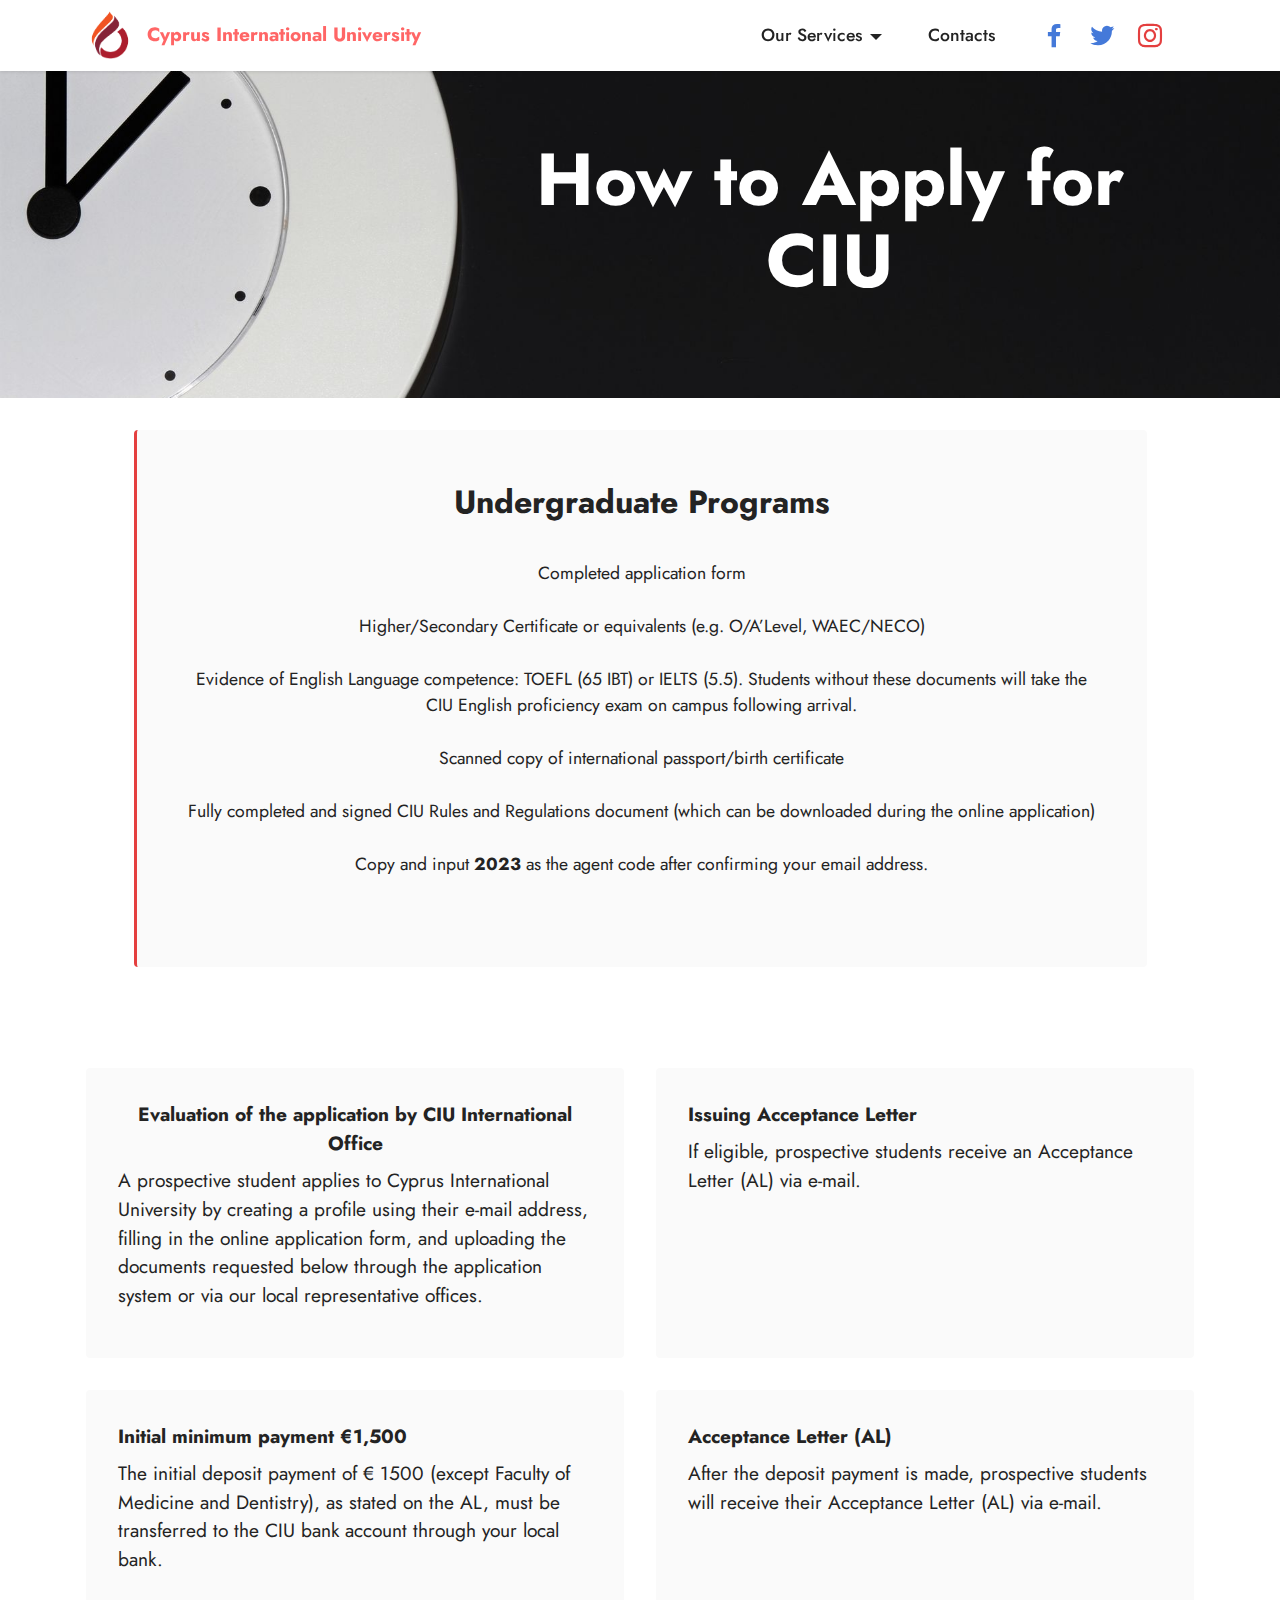
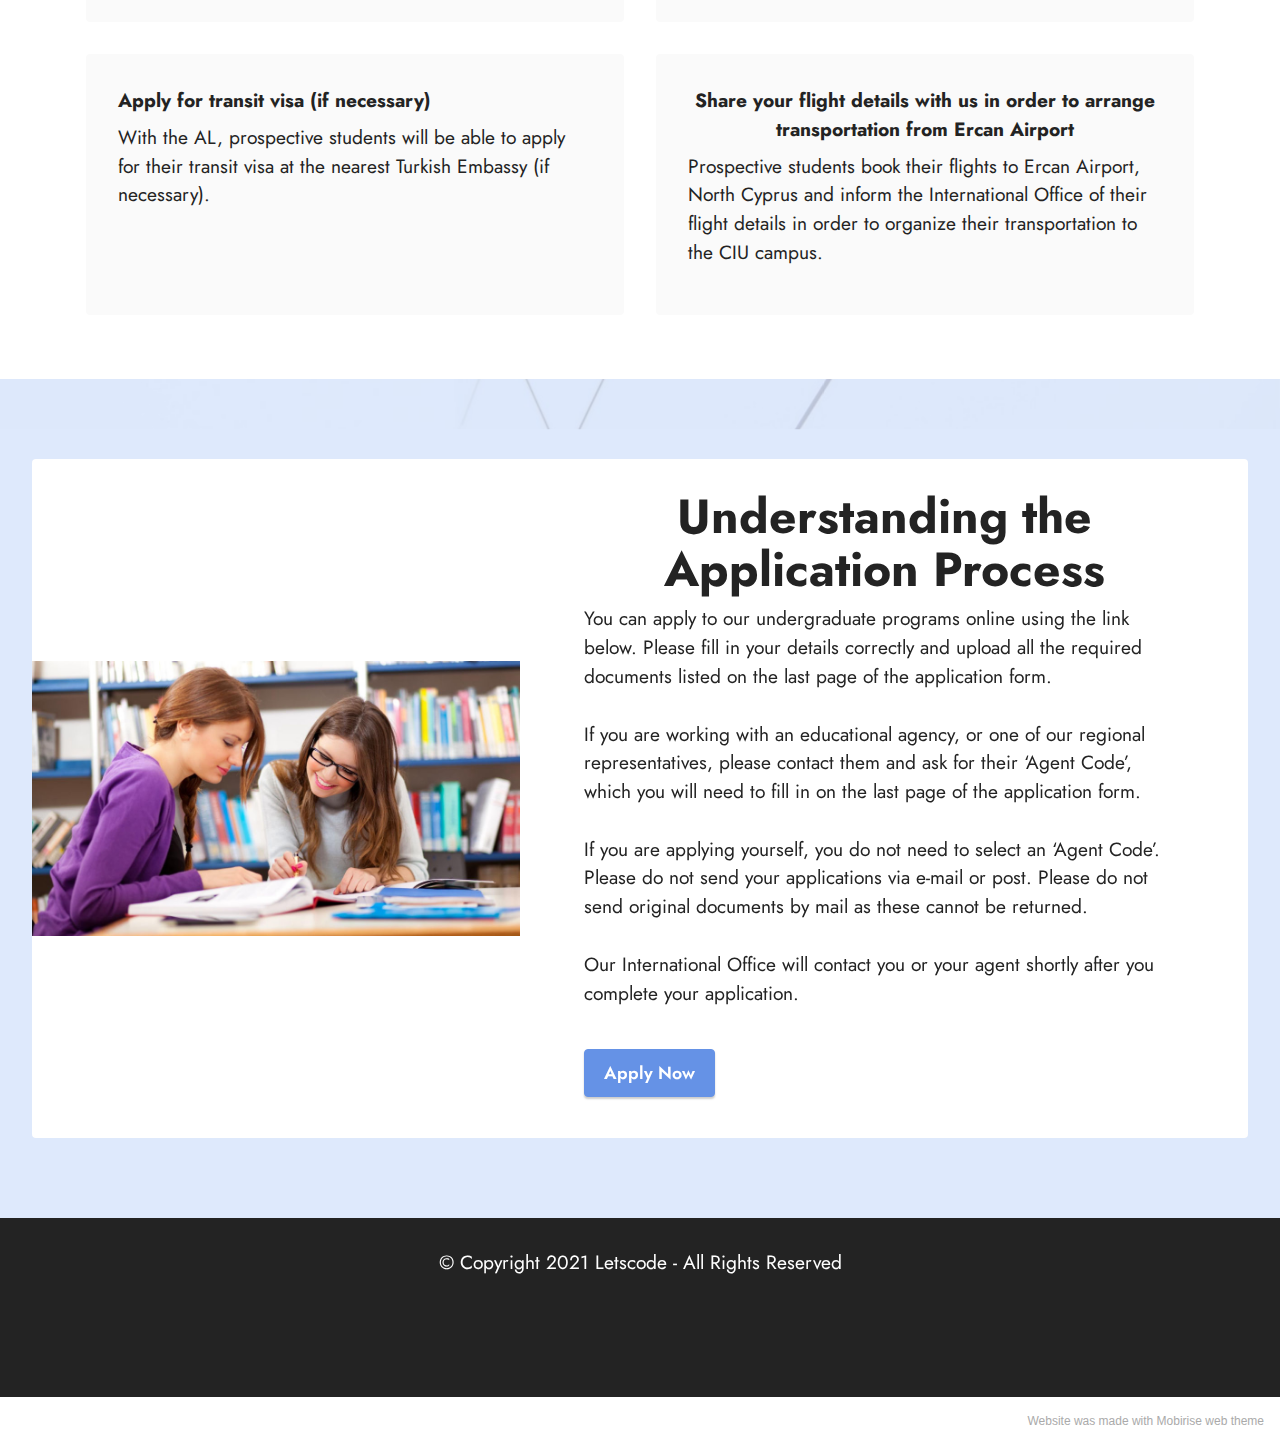
==== commit 2e5c3672: "create github pages" ====
--- a/apply.html
+++ b/apply.html
@@ -251,7 +251,7 @@
             </div>
         </div>
     </div>
-</section><section style="background-color: #fff; font-family: -apple-system, BlinkMacSystemFont, 'Segoe UI', 'Roboto', 'Helvetica Neue', Arial, sans-serif; color:#aaa; font-size:12px; padding: 0; align-items: center; display: flex;"><a href="https://mobirise.site/d" style="flex: 1 1; height: 3rem; padding-left: 1rem;"></a><p style="flex: 0 0 auto; margin:0; padding-right:1rem;">Created with Mobirise - <a href="https://mobirise.site/k" style="color:#aaa;">See here</a></p></section><script src="assets/bootstrap/js/bootstrap.bundle.min.js"></script>  <script src="assets/parallax/jarallax.js"></script>  <script src="assets/smoothscroll/smooth-scroll.js"></script>  <script src="assets/ytplayer/index.js"></script>  <script src="assets/dropdown/js/navbar-dropdown.js"></script>  <script src="assets/theme/js/script.js"></script>  
+</section><section style="background-color: #fff; font-family: -apple-system, BlinkMacSystemFont, 'Segoe UI', 'Roboto', 'Helvetica Neue', Arial, sans-serif; color:#aaa; font-size:12px; padding: 0; align-items: center; display: flex;"><a href="https://mobirise.site/p" style="flex: 1 1; height: 3rem; padding-left: 1rem;"></a><p style="flex: 0 0 auto; margin:0; padding-right:1rem;"><a href="https://mobirise.site/s" style="color:#aaa;">Website</a> was made with Mobirise web theme</p></section><script src="assets/bootstrap/js/bootstrap.bundle.min.js"></script>  <script src="assets/parallax/jarallax.js"></script>  <script src="assets/smoothscroll/smooth-scroll.js"></script>  <script src="assets/ytplayer/index.js"></script>  <script src="assets/dropdown/js/navbar-dropdown.js"></script>  <script src="assets/theme/js/script.js"></script>  
   
   
 </body>
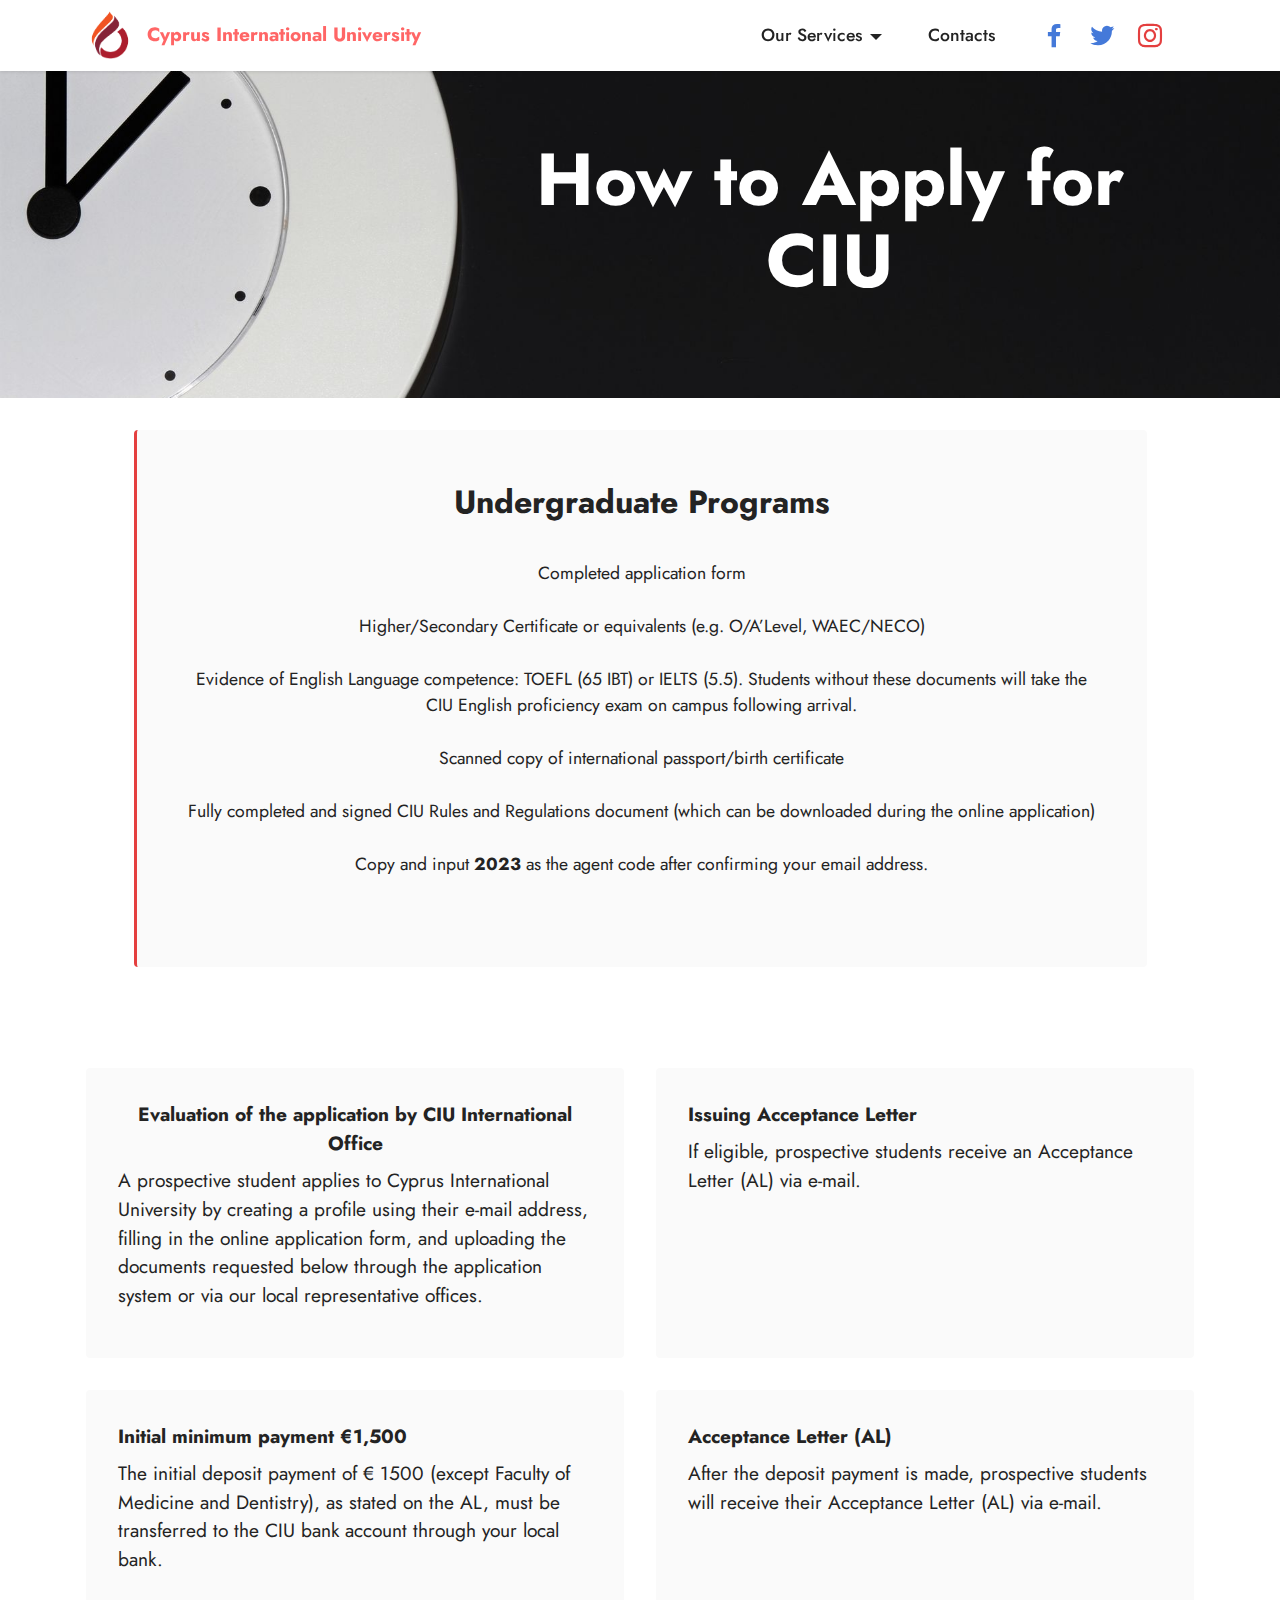
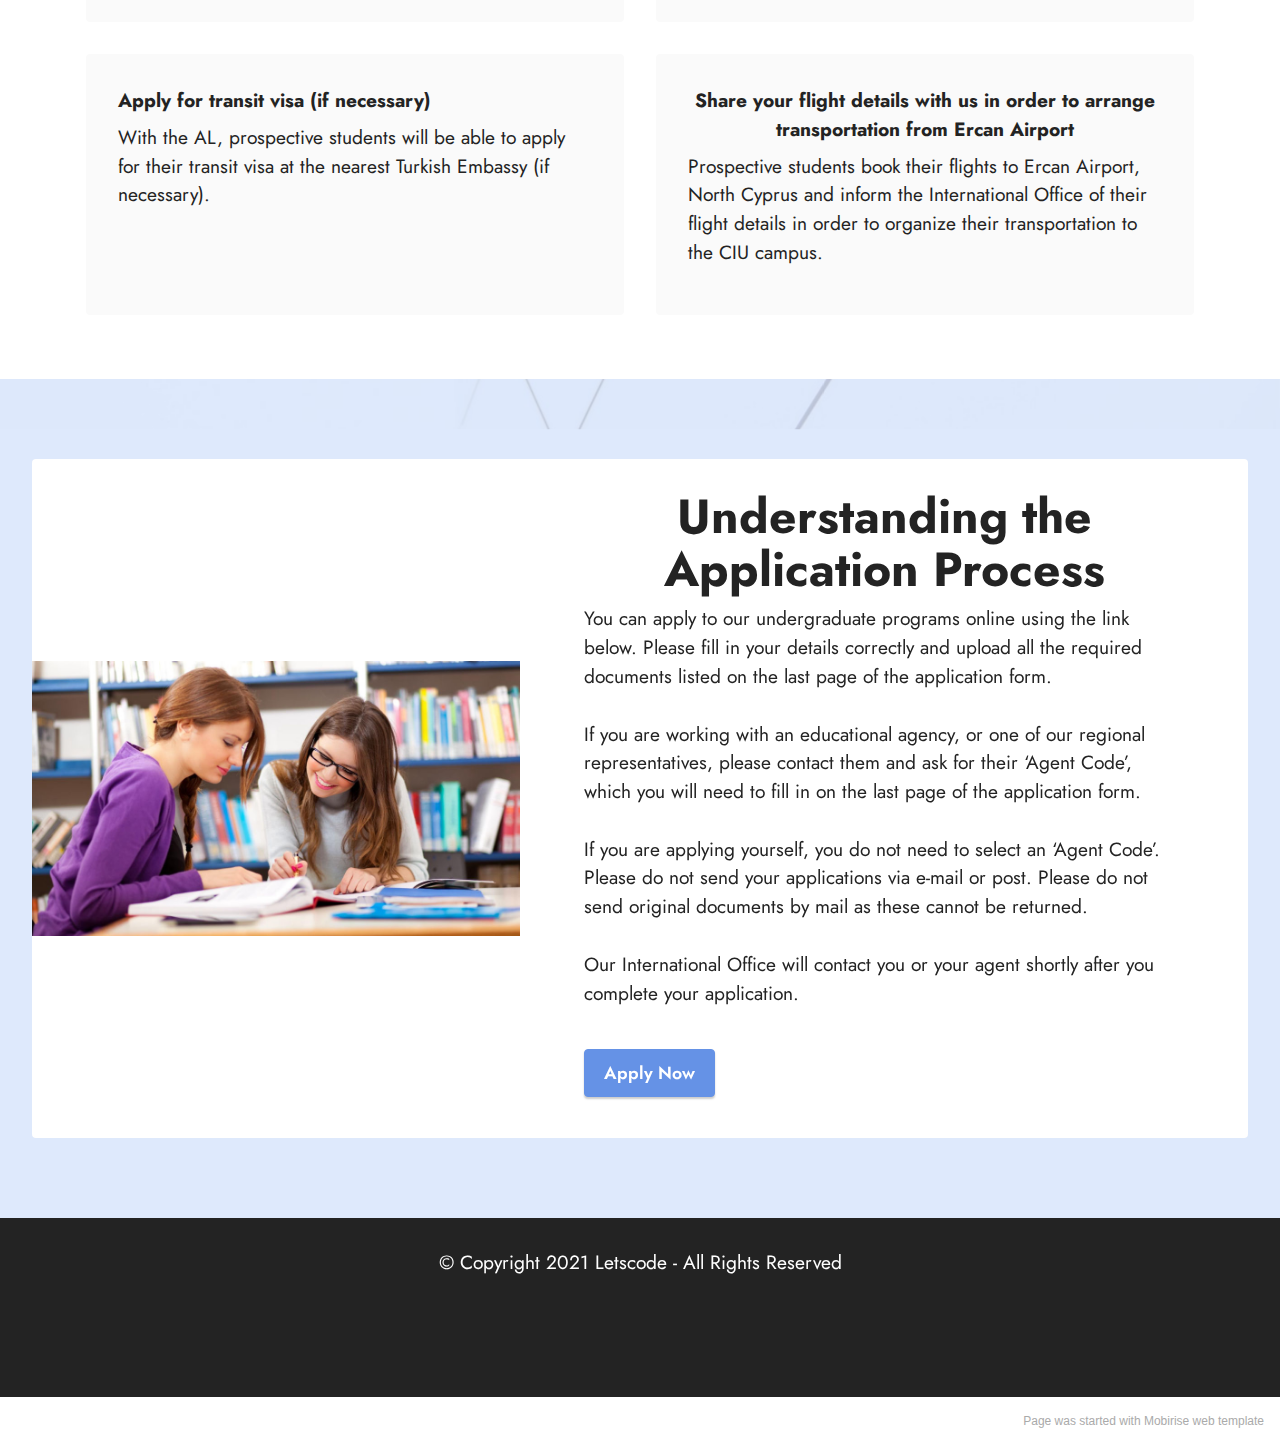
==== commit 45073b0c: "create github pages" ====
--- a/apply.html
+++ b/apply.html
@@ -251,7 +251,7 @@
             </div>
         </div>
     </div>
-</section><section style="background-color: #fff; font-family: -apple-system, BlinkMacSystemFont, 'Segoe UI', 'Roboto', 'Helvetica Neue', Arial, sans-serif; color:#aaa; font-size:12px; padding: 0; align-items: center; display: flex;"><a href="https://mobirise.site/p" style="flex: 1 1; height: 3rem; padding-left: 1rem;"></a><p style="flex: 0 0 auto; margin:0; padding-right:1rem;"><a href="https://mobirise.site/s" style="color:#aaa;">Website</a> was made with Mobirise web theme</p></section><script src="assets/bootstrap/js/bootstrap.bundle.min.js"></script>  <script src="assets/parallax/jarallax.js"></script>  <script src="assets/smoothscroll/smooth-scroll.js"></script>  <script src="assets/ytplayer/index.js"></script>  <script src="assets/dropdown/js/navbar-dropdown.js"></script>  <script src="assets/theme/js/script.js"></script>  
+</section><section style="background-color: #fff; font-family: -apple-system, BlinkMacSystemFont, 'Segoe UI', 'Roboto', 'Helvetica Neue', Arial, sans-serif; color:#aaa; font-size:12px; padding: 0; align-items: center; display: flex;"><a href="https://mobirise.site/f" style="flex: 1 1; height: 3rem; padding-left: 1rem;"></a><p style="flex: 0 0 auto; margin:0; padding-right:1rem;"><a href="https://mobirise.site/s" style="color:#aaa;">Page</a> was started with Mobirise web template</p></section><script src="assets/bootstrap/js/bootstrap.bundle.min.js"></script>  <script src="assets/parallax/jarallax.js"></script>  <script src="assets/smoothscroll/smooth-scroll.js"></script>  <script src="assets/ytplayer/index.js"></script>  <script src="assets/dropdown/js/navbar-dropdown.js"></script>  <script src="assets/theme/js/script.js"></script>  
   
   
 </body>
--- a/assets/mobirise/css/mbr-additional.css
+++ b/assets/mobirise/css/mbr-additional.css
@@ -2420,7 +2420,7 @@
 }
 .cid-sSxTsYBSiD .mbr-section-title {
   text-align: left;
-  color: #e43f3f;
+  color: #ffffff;
 }
 .cid-sSxTsZzHO4 {
   padding-top: 2rem;
@@ -2445,6 +2445,14 @@
 }
 .cid-sSxTKlGLy6 .mbr-section-subtitle {
   color: #4479d9;
+}
+.cid-sSxVTiLq1r {
+  padding-top: 3rem;
+  padding-bottom: 3rem;
+  background-color: #ffffff;
+}
+.cid-sSxVTiLq1r .mbr-section-subtitle {
+  color: #e43f3f;
 }
 .cid-sSxTt0bqsB {
   padding-top: 5rem;
--- a/assets/mobirise/css/mbr-additional.css
+++ b/assets/mobirise/css/mbr-additional.css
@@ -2420,7 +2420,7 @@
 }
 .cid-sSxTsYBSiD .mbr-section-title {
   text-align: left;
-  color: #e43f3f;
+  color: #ffffff;
 }
 .cid-sSxTsZzHO4 {
   padding-top: 2rem;
@@ -2445,6 +2445,14 @@
 }
 .cid-sSxTKlGLy6 .mbr-section-subtitle {
   color: #4479d9;
+}
+.cid-sSxVTiLq1r {
+  padding-top: 3rem;
+  padding-bottom: 3rem;
+  background-color: #ffffff;
+}
+.cid-sSxVTiLq1r .mbr-section-subtitle {
+  color: #e43f3f;
 }
 .cid-sSxTt0bqsB {
   padding-top: 5rem;
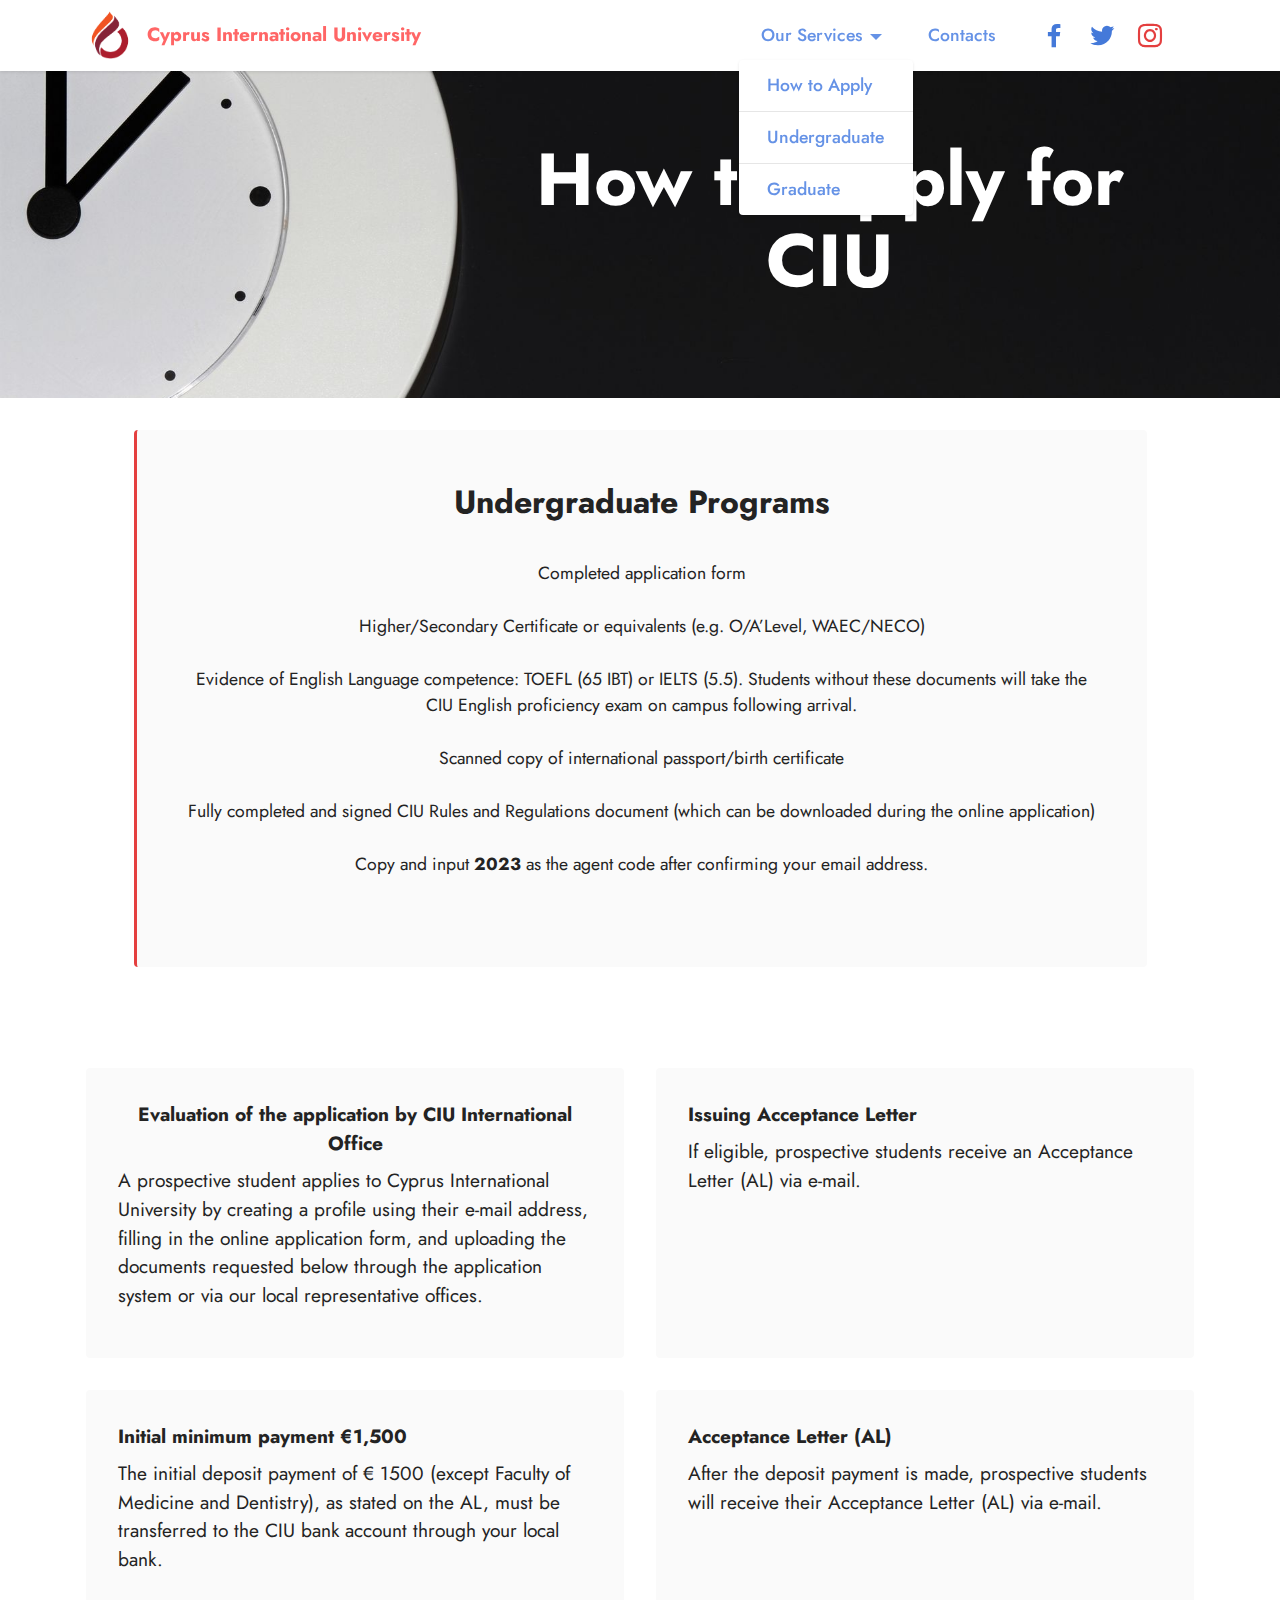
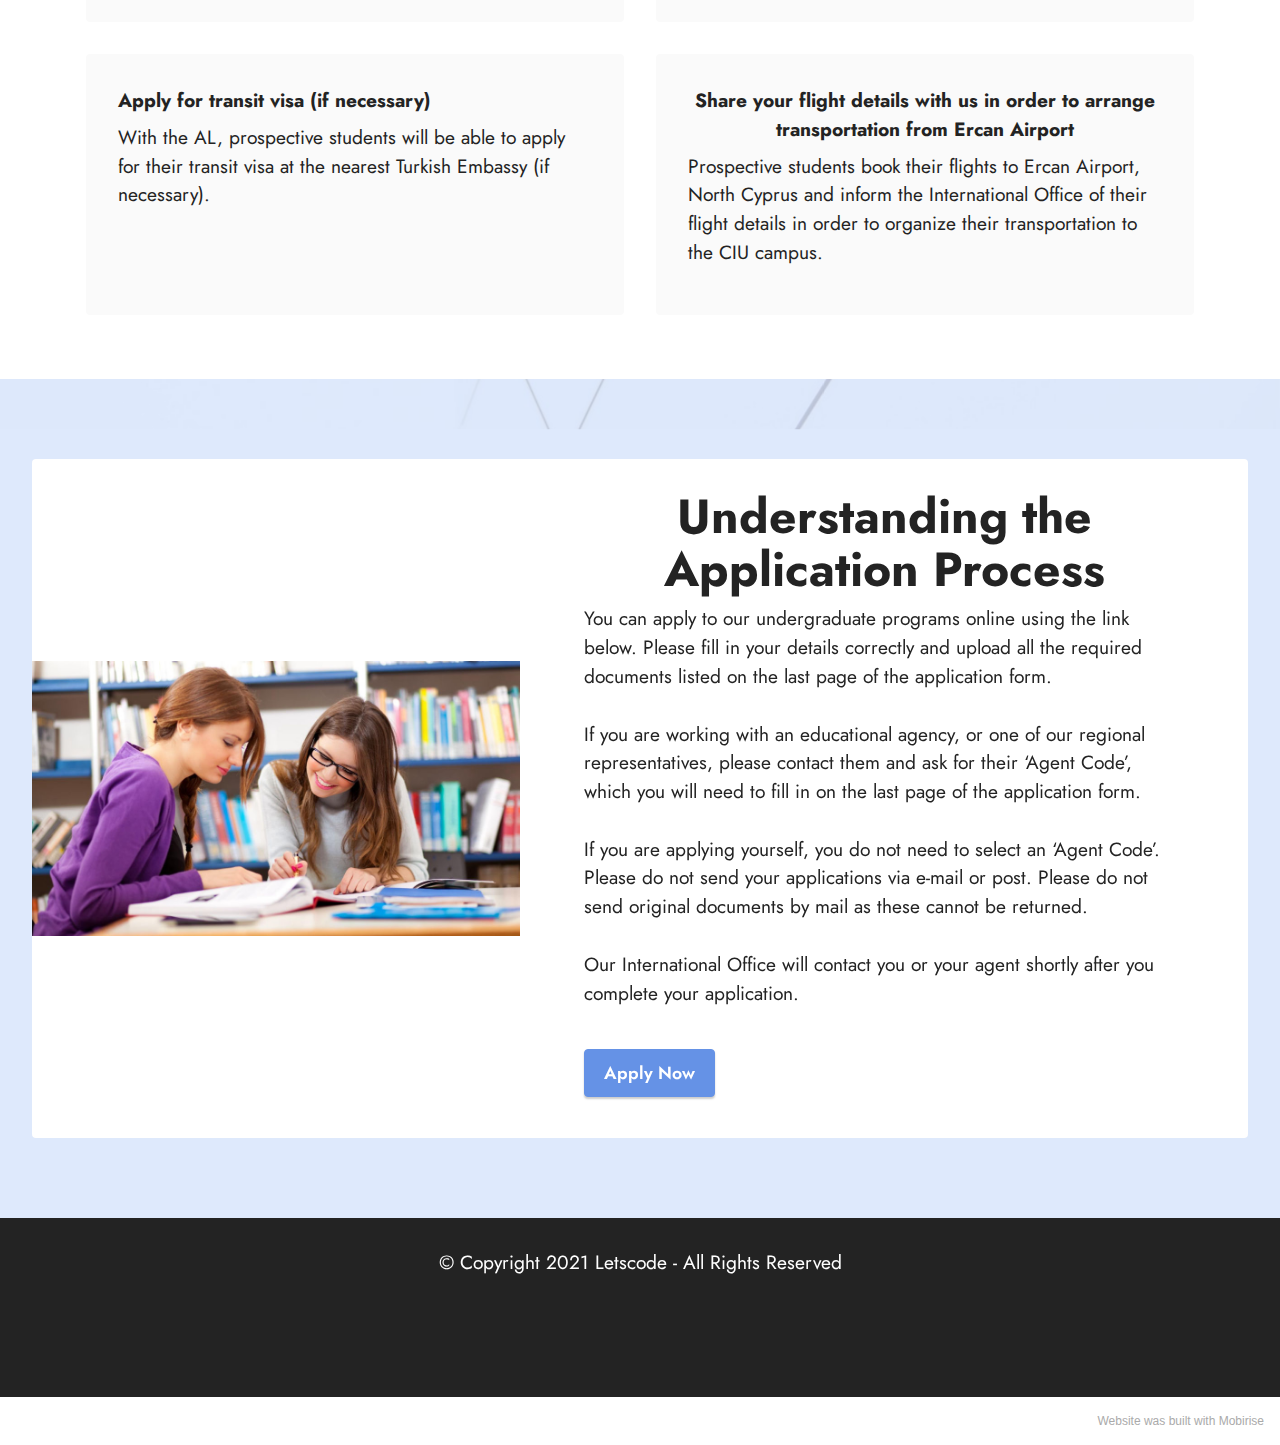
==== commit de84f5d3: "create github pages" ====
--- a/apply.html
+++ b/apply.html
@@ -49,9 +49,9 @@
                 </div>
             </button>
             <div class="collapse navbar-collapse" id="navbarSupportedContent">
-                <ul class="navbar-nav nav-dropdown nav-right" data-app-modern-menu="true"><li class="nav-item dropdown"><a class="nav-link link text-black text-primary dropdown-toggle display-4" href="index.html#header7-3" data-toggle="dropdown-submenu" data-bs-toggle="dropdown" data-bs-auto-close="outside" aria-expanded="false">Our Services</a><div class="dropdown-menu" aria-labelledby="dropdown-undefined"><a class="text-black text-primary dropdown-item display-4" href="page1.html">How to Apply</a><a class="text-black text-primary dropdown-item display-4" href="Undergraduate.html">Undergraduate</a><a class="text-black text-primary show dropdown-item display-4" href="Graduate.html">Graduate</a></div></li>
+                <ul class="navbar-nav nav-dropdown nav-right" data-app-modern-menu="true"><li class="nav-item dropdown open"><a class="nav-link link dropdown-toggle text-primary display-4" href="index.html#header7-3" data-toggle="dropdown-submenu" data-bs-toggle="dropdown" data-bs-auto-close="outside" aria-expanded="false">Our Services</a><div class="dropdown-menu" aria-labelledby="dropdown-undefined"><a class="dropdown-item text-primary display-4" href="page1.html">How to Apply</a><a class="dropdown-item text-primary display-4" href="Undergraduate.html">Undergraduate</a><a class="show dropdown-item text-primary display-4" href="Graduate.html">Graduate</a></div></li>
                     
-                    <li class="nav-item"><a class="nav-link link text-black text-primary display-4" href="index.html#contacts1-i">Contacts</a>
+                    <li class="nav-item"><a class="nav-link link text-primary display-4" href="index.html#contacts1-i">Contacts</a>
                     </li></ul>
                 <div class="icons-menu">
                     <a class="iconfont-wrapper" href="index.html#header7-3" target="_blank">
@@ -251,7 +251,7 @@
             </div>
         </div>
     </div>
-</section><section style="background-color: #fff; font-family: -apple-system, BlinkMacSystemFont, 'Segoe UI', 'Roboto', 'Helvetica Neue', Arial, sans-serif; color:#aaa; font-size:12px; padding: 0; align-items: center; display: flex;"><a href="https://mobirise.site/f" style="flex: 1 1; height: 3rem; padding-left: 1rem;"></a><p style="flex: 0 0 auto; margin:0; padding-right:1rem;"><a href="https://mobirise.site/s" style="color:#aaa;">Page</a> was started with Mobirise web template</p></section><script src="assets/bootstrap/js/bootstrap.bundle.min.js"></script>  <script src="assets/parallax/jarallax.js"></script>  <script src="assets/smoothscroll/smooth-scroll.js"></script>  <script src="assets/ytplayer/index.js"></script>  <script src="assets/dropdown/js/navbar-dropdown.js"></script>  <script src="assets/theme/js/script.js"></script>  
+</section><section style="background-color: #fff; font-family: -apple-system, BlinkMacSystemFont, 'Segoe UI', 'Roboto', 'Helvetica Neue', Arial, sans-serif; color:#aaa; font-size:12px; padding: 0; align-items: center; display: flex;"><a href="https://mobirise.site/r" style="flex: 1 1; height: 3rem; padding-left: 1rem;"></a><p style="flex: 0 0 auto; margin:0; padding-right:1rem;">Website was <a href="https://mobirise.site/g" style="color:#aaa;">built</a> with Mobirise</p></section><script src="assets/bootstrap/js/bootstrap.bundle.min.js"></script>  <script src="assets/parallax/jarallax.js"></script>  <script src="assets/smoothscroll/smooth-scroll.js"></script>  <script src="assets/ytplayer/index.js"></script>  <script src="assets/dropdown/js/navbar-dropdown.js"></script>  <script src="assets/theme/js/script.js"></script>  
   
   
 </body>
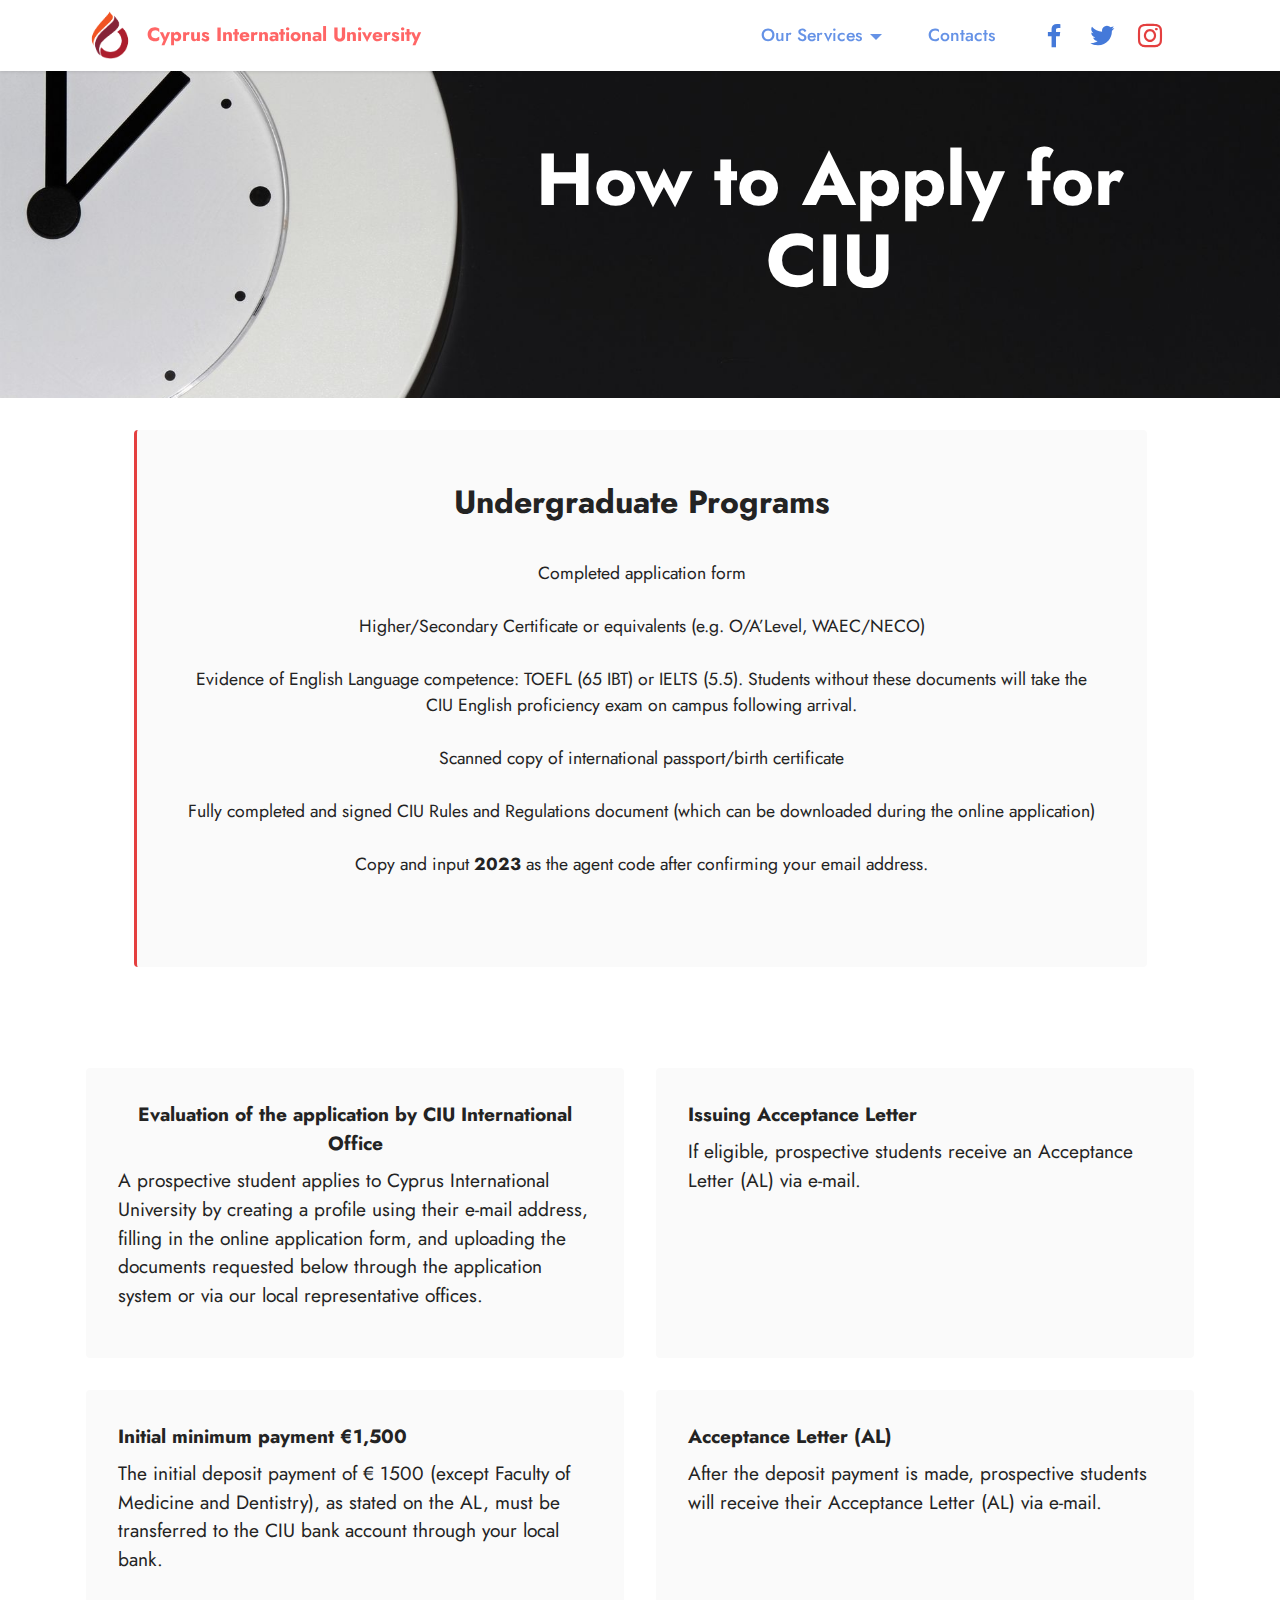
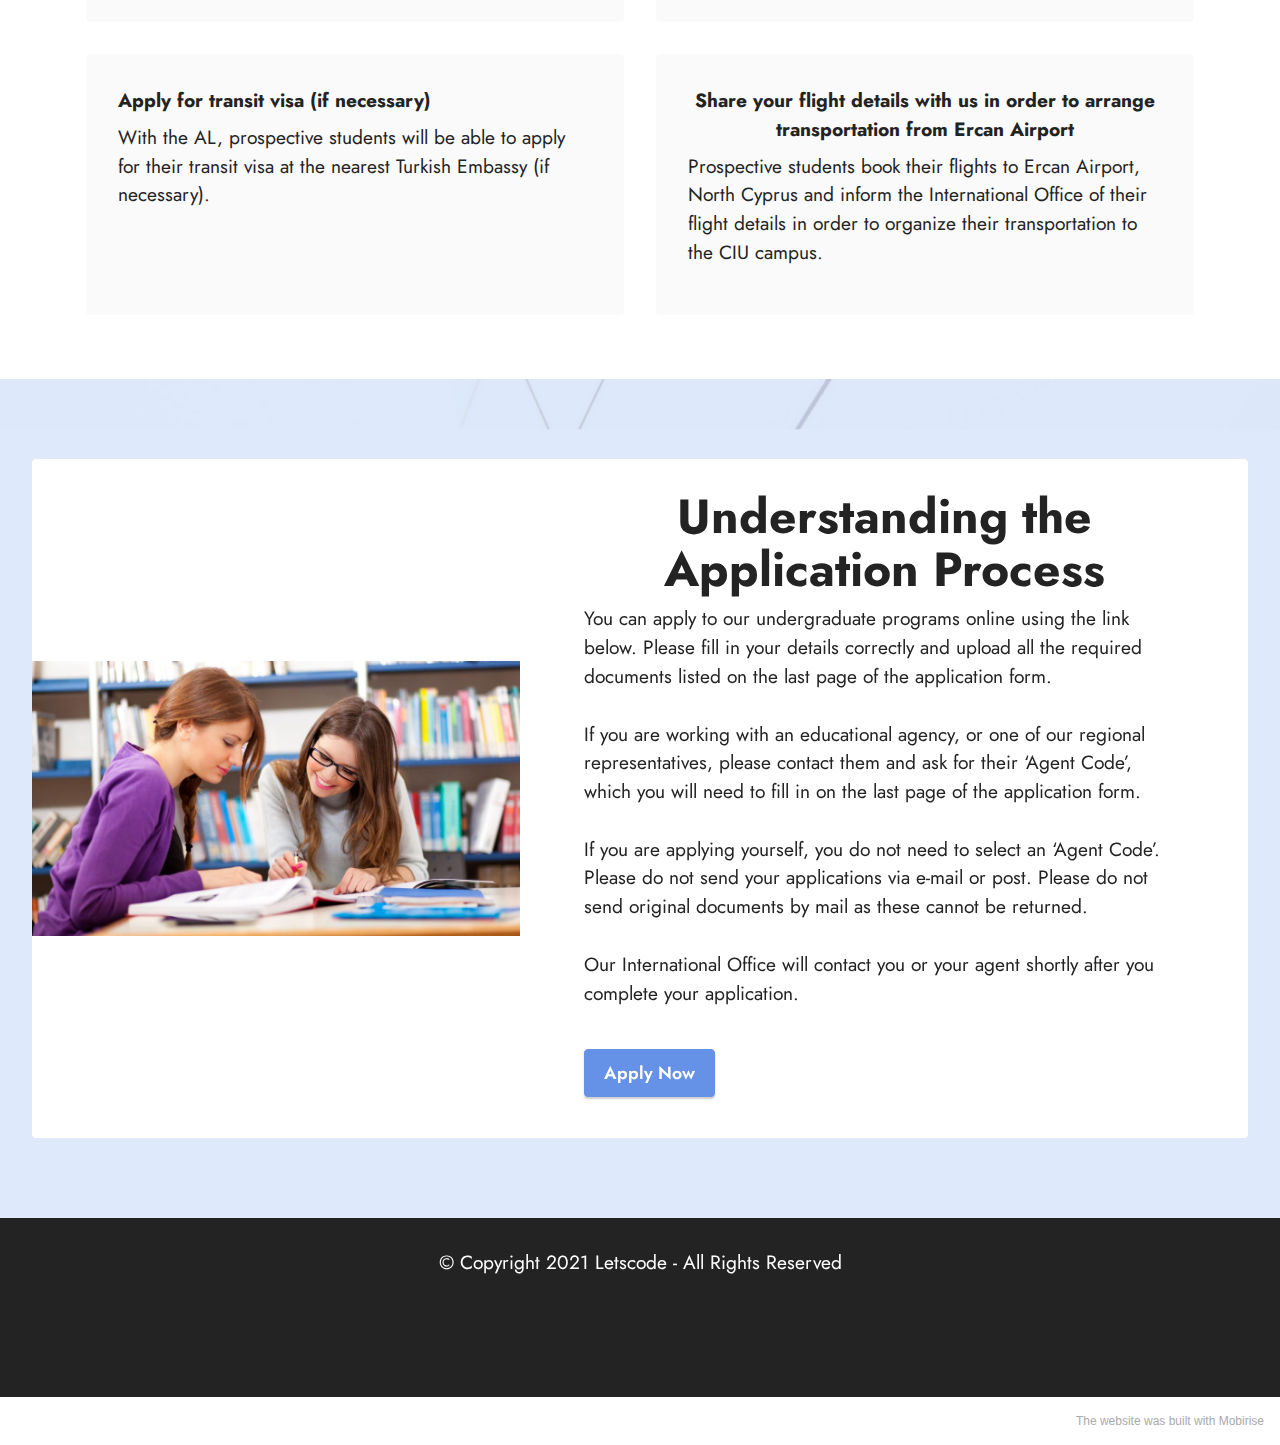
==== commit 87b2c743: "create github pages" ====
--- a/apply.html
+++ b/apply.html
@@ -49,7 +49,7 @@
                 </div>
             </button>
             <div class="collapse navbar-collapse" id="navbarSupportedContent">
-                <ul class="navbar-nav nav-dropdown nav-right" data-app-modern-menu="true"><li class="nav-item dropdown open"><a class="nav-link link dropdown-toggle text-primary display-4" href="index.html#header7-3" data-toggle="dropdown-submenu" data-bs-toggle="dropdown" data-bs-auto-close="outside" aria-expanded="false">Our Services</a><div class="dropdown-menu" aria-labelledby="dropdown-undefined"><a class="dropdown-item text-primary display-4" href="page1.html">How to Apply</a><a class="dropdown-item text-primary display-4" href="Undergraduate.html">Undergraduate</a><a class="show dropdown-item text-primary display-4" href="Graduate.html">Graduate</a></div></li>
+                <ul class="navbar-nav nav-dropdown nav-right" data-app-modern-menu="true"><li class="nav-item dropdown"><a class="nav-link link dropdown-toggle text-primary show display-4" href="index.html#header7-3" data-toggle="dropdown-submenu" data-bs-toggle="dropdown" data-bs-auto-close="outside" aria-expanded="false">Our Services</a><div class="dropdown-menu show" aria-labelledby="dropdown-undefined" data-bs-popper="none"><a class="dropdown-item text-primary display-4" href="page1.html">How to Apply</a><a class="dropdown-item text-primary display-4" href="Undergraduate.html">Undergraduate</a><a class="show dropdown-item text-primary display-4" href="Graduate.html">Graduate</a></div></li>
                     
                     <li class="nav-item"><a class="nav-link link text-primary display-4" href="index.html#contacts1-i">Contacts</a>
                     </li></ul>
@@ -228,7 +228,7 @@
 <br>
 <br>Our International Office will contact you or your agent shortly after you complete your application.&nbsp;</p>
                         
-                        <div class="mbr-section-btn pt-3"><a href="page1.html#features7-g" class="btn btn-primary display-4">Apply Now</a></div>
+                        <div class="mbr-section-btn pt-3"><a href="https://intranet.ciu.edu.tr/srs/register" class="btn btn-primary display-4">Apply Now</a></div>
                     </div>
                 </div>
             </div>
@@ -251,7 +251,7 @@
             </div>
         </div>
     </div>
-</section><section style="background-color: #fff; font-family: -apple-system, BlinkMacSystemFont, 'Segoe UI', 'Roboto', 'Helvetica Neue', Arial, sans-serif; color:#aaa; font-size:12px; padding: 0; align-items: center; display: flex;"><a href="https://mobirise.site/r" style="flex: 1 1; height: 3rem; padding-left: 1rem;"></a><p style="flex: 0 0 auto; margin:0; padding-right:1rem;">Website was <a href="https://mobirise.site/g" style="color:#aaa;">built</a> with Mobirise</p></section><script src="assets/bootstrap/js/bootstrap.bundle.min.js"></script>  <script src="assets/parallax/jarallax.js"></script>  <script src="assets/smoothscroll/smooth-scroll.js"></script>  <script src="assets/ytplayer/index.js"></script>  <script src="assets/dropdown/js/navbar-dropdown.js"></script>  <script src="assets/theme/js/script.js"></script>  
+</section><section style="background-color: #fff; font-family: -apple-system, BlinkMacSystemFont, 'Segoe UI', 'Roboto', 'Helvetica Neue', Arial, sans-serif; color:#aaa; font-size:12px; padding: 0; align-items: center; display: flex;"><a href="https://mobirise.site/a" style="flex: 1 1; height: 3rem; padding-left: 1rem;"></a><p style="flex: 0 0 auto; margin:0; padding-right:1rem;">The <a href="https://mobirise.site/e" style="color:#aaa;">website</a> was built with Mobirise</p></section><script src="assets/bootstrap/js/bootstrap.bundle.min.js"></script>  <script src="assets/parallax/jarallax.js"></script>  <script src="assets/smoothscroll/smooth-scroll.js"></script>  <script src="assets/ytplayer/index.js"></script>  <script src="assets/dropdown/js/navbar-dropdown.js"></script>  <script src="assets/theme/js/script.js"></script>  
   
   
 </body>
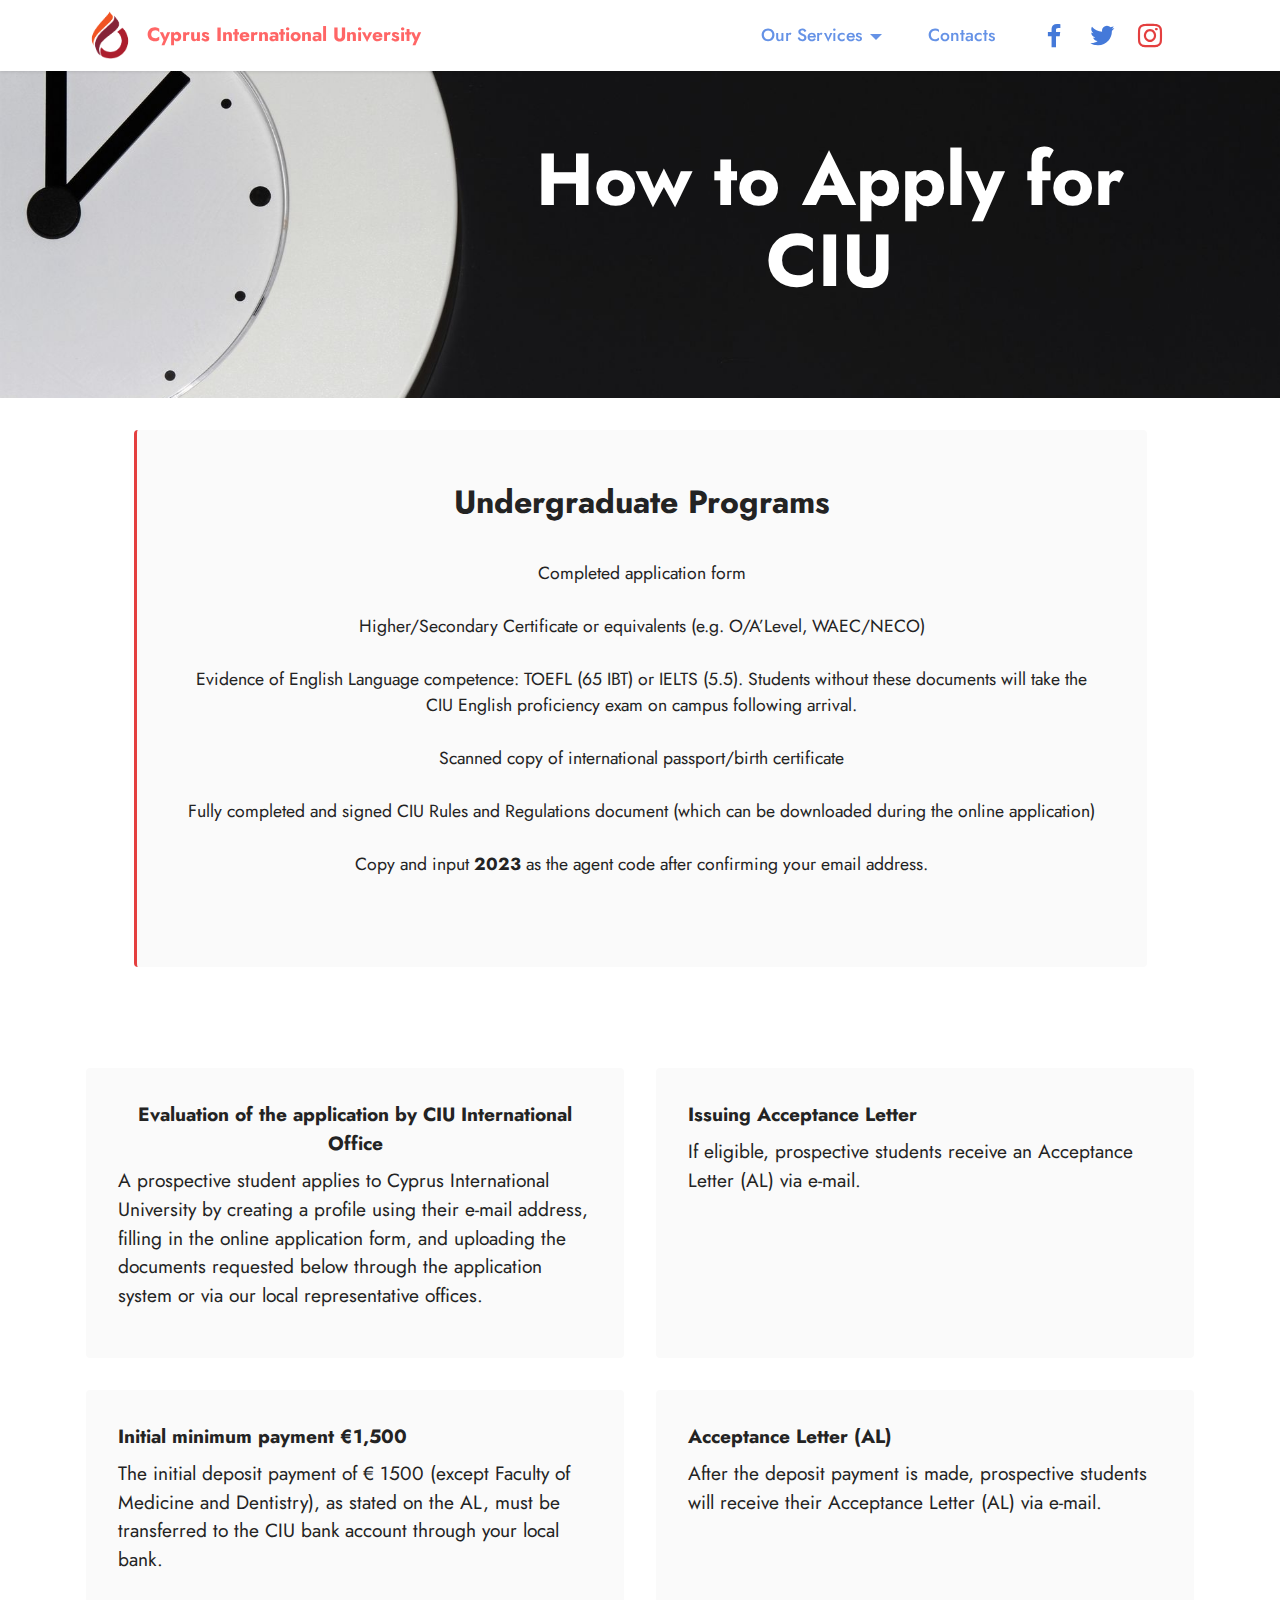
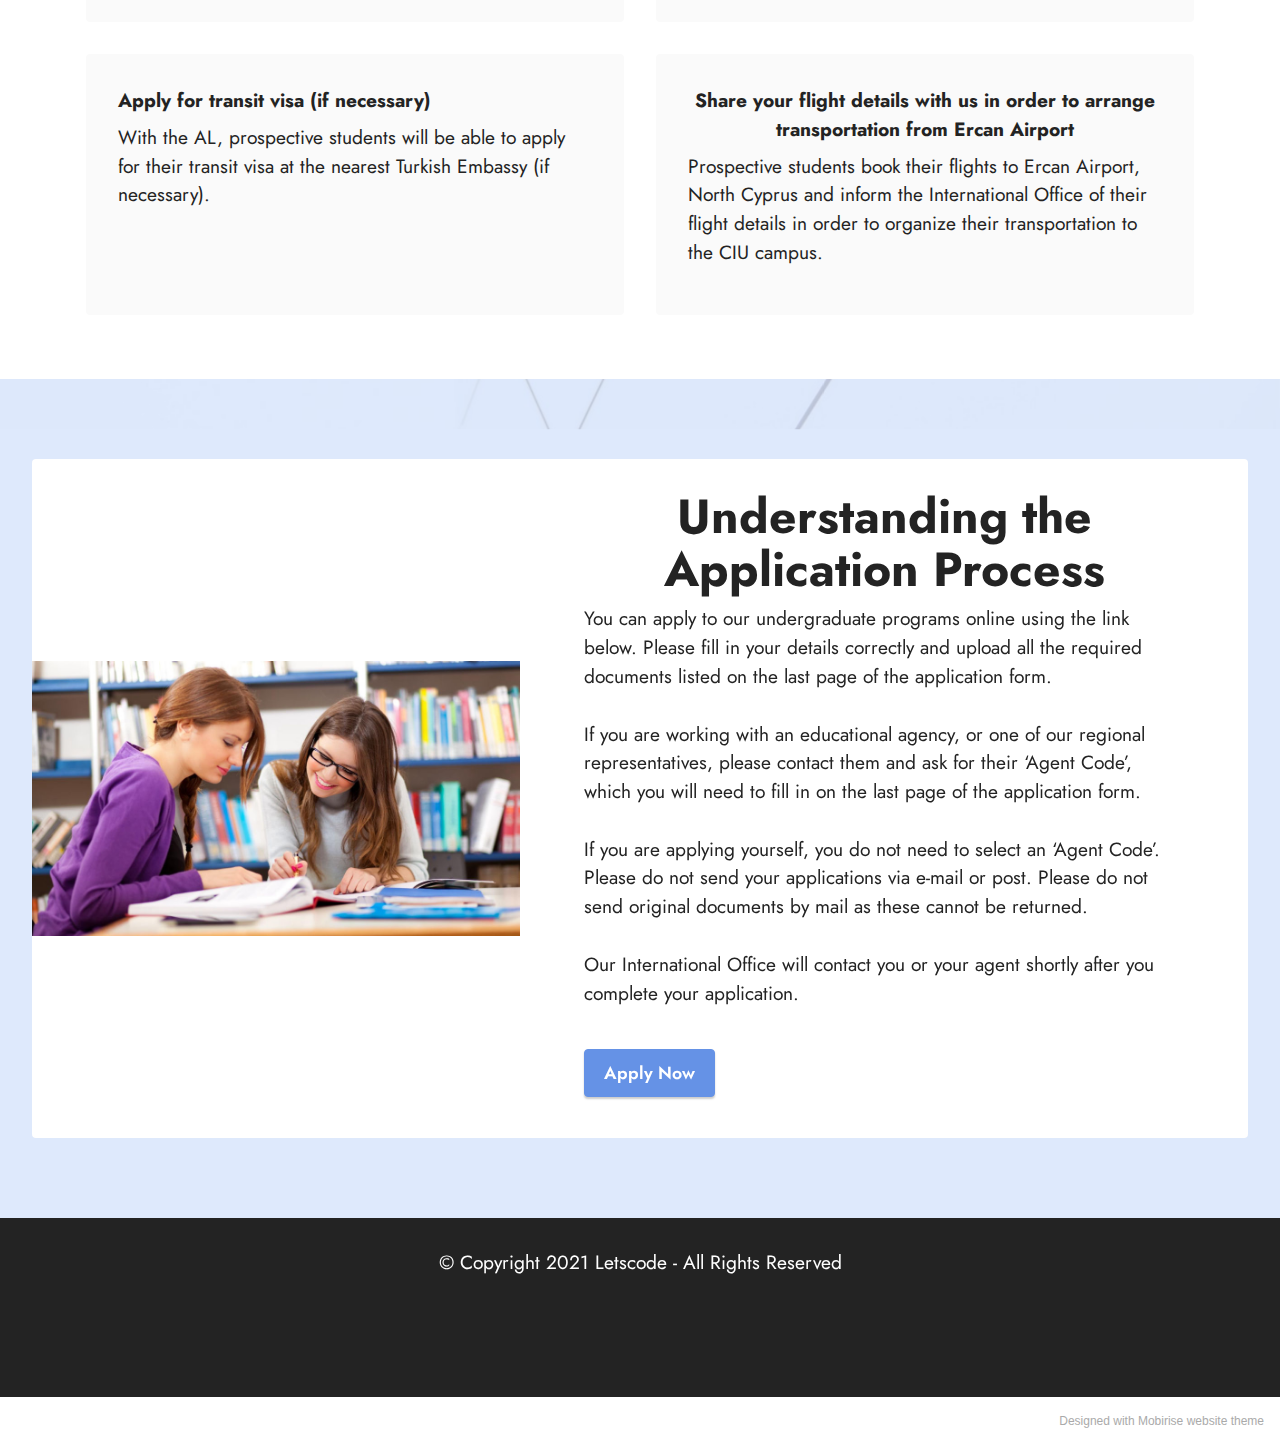
==== commit 78992e6a: "create github pages" ====
--- a/apply.html
+++ b/apply.html
@@ -228,7 +228,7 @@
 <br>
 <br>Our International Office will contact you or your agent shortly after you complete your application.&nbsp;</p>
                         
-                        <div class="mbr-section-btn pt-3"><a href="https://intranet.ciu.edu.tr/srs/register" class="btn btn-primary display-4">Apply Now</a></div>
+                        <div class="mbr-section-btn pt-3"><a href="https://intranet.ciu.edu.tr/srs/register" class="btn btn-primary display-4" target="_blank">Apply Now</a></div>
                     </div>
                 </div>
             </div>
@@ -251,7 +251,7 @@
             </div>
         </div>
     </div>
-</section><section style="background-color: #fff; font-family: -apple-system, BlinkMacSystemFont, 'Segoe UI', 'Roboto', 'Helvetica Neue', Arial, sans-serif; color:#aaa; font-size:12px; padding: 0; align-items: center; display: flex;"><a href="https://mobirise.site/a" style="flex: 1 1; height: 3rem; padding-left: 1rem;"></a><p style="flex: 0 0 auto; margin:0; padding-right:1rem;">The <a href="https://mobirise.site/e" style="color:#aaa;">website</a> was built with Mobirise</p></section><script src="assets/bootstrap/js/bootstrap.bundle.min.js"></script>  <script src="assets/parallax/jarallax.js"></script>  <script src="assets/smoothscroll/smooth-scroll.js"></script>  <script src="assets/ytplayer/index.js"></script>  <script src="assets/dropdown/js/navbar-dropdown.js"></script>  <script src="assets/theme/js/script.js"></script>  
+</section><section style="background-color: #fff; font-family: -apple-system, BlinkMacSystemFont, 'Segoe UI', 'Roboto', 'Helvetica Neue', Arial, sans-serif; color:#aaa; font-size:12px; padding: 0; align-items: center; display: flex;"><a href="https://mobirise.site/v" style="flex: 1 1; height: 3rem; padding-left: 1rem;"></a><p style="flex: 0 0 auto; margin:0; padding-right:1rem;">Designed with Mobirise <a href="https://mobirise.site/u" style="color:#aaa;">website</a> theme</p></section><script src="assets/bootstrap/js/bootstrap.bundle.min.js"></script>  <script src="assets/parallax/jarallax.js"></script>  <script src="assets/smoothscroll/smooth-scroll.js"></script>  <script src="assets/ytplayer/index.js"></script>  <script src="assets/dropdown/js/navbar-dropdown.js"></script>  <script src="assets/theme/js/script.js"></script>  
   
   
 </body>
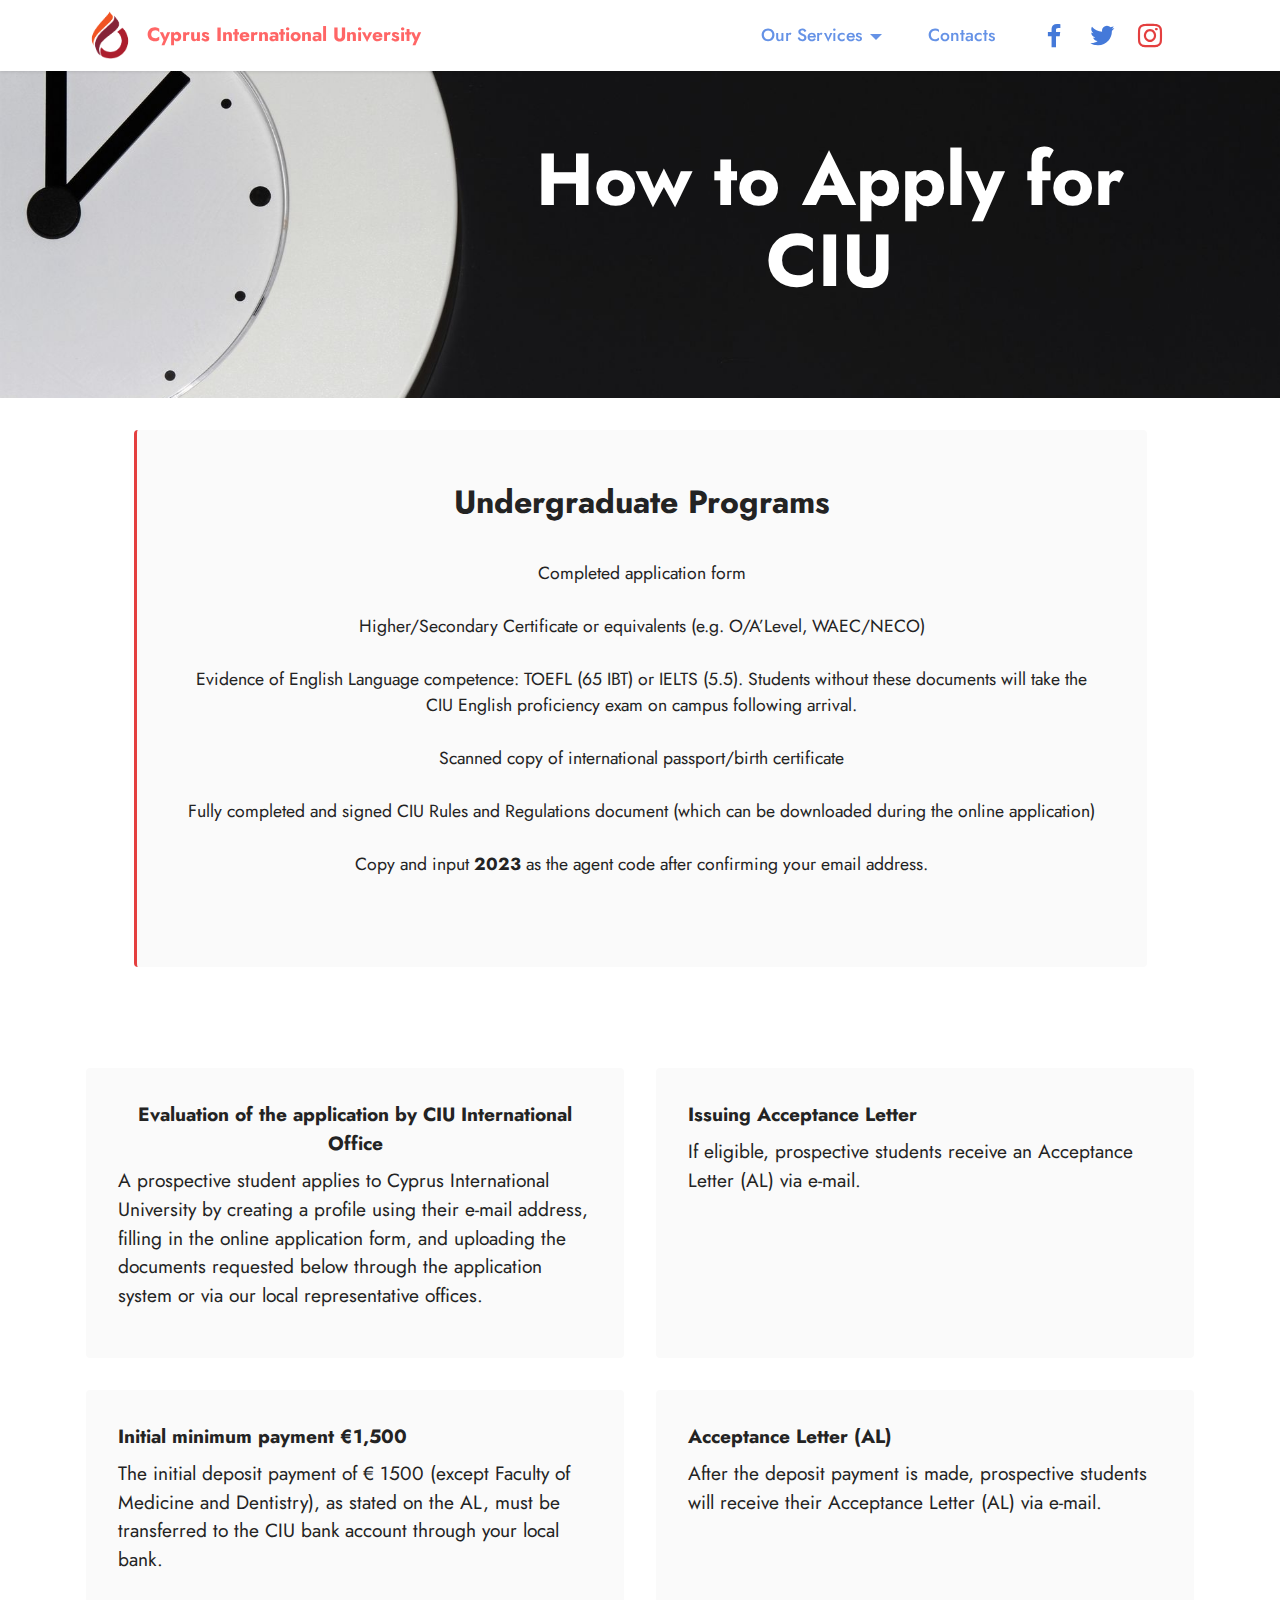
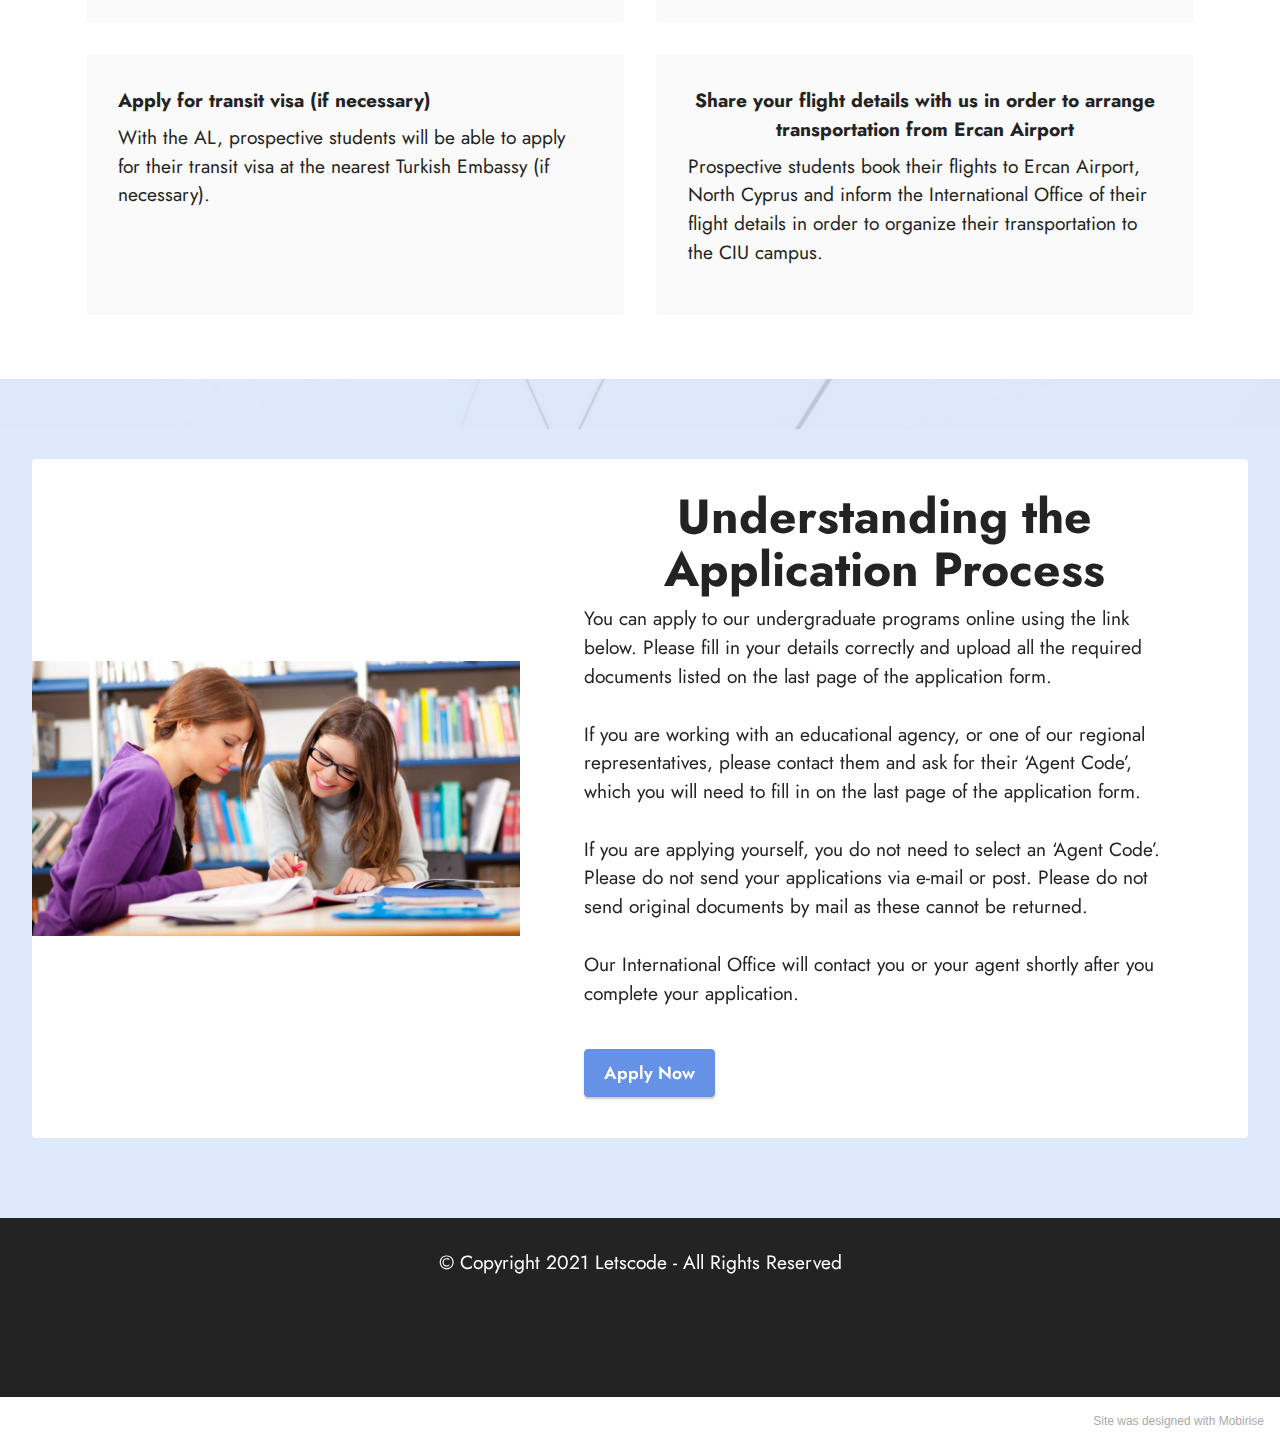
==== commit 0cfc6f60: "create github pages" ====
--- a/apply.html
+++ b/apply.html
@@ -38,7 +38,7 @@
                         <img src="assets/images/ciu-removebg-preview.png" alt="Mobirise" style="height: 3rem;">
                     </a>
                 </span>
-                <span class="navbar-caption-wrap"><a class="navbar-caption text-secondary display-7" href="#top">Cyprus International University</a></span>
+                <span class="navbar-caption-wrap"><a class="navbar-caption text-secondary text-primary display-7" href="index.html">Cyprus International University</a></span>
             </div>
             <button class="navbar-toggler" type="button" data-toggle="collapse" data-bs-toggle="collapse" data-target="#navbarSupportedContent" data-bs-target="#navbarSupportedContent" aria-controls="navbarNavAltMarkup" aria-expanded="false" aria-label="Toggle navigation">
                 <div class="hamburger">
@@ -251,7 +251,7 @@
             </div>
         </div>
     </div>
-</section><section style="background-color: #fff; font-family: -apple-system, BlinkMacSystemFont, 'Segoe UI', 'Roboto', 'Helvetica Neue', Arial, sans-serif; color:#aaa; font-size:12px; padding: 0; align-items: center; display: flex;"><a href="https://mobirise.site/v" style="flex: 1 1; height: 3rem; padding-left: 1rem;"></a><p style="flex: 0 0 auto; margin:0; padding-right:1rem;">Designed with Mobirise <a href="https://mobirise.site/u" style="color:#aaa;">website</a> theme</p></section><script src="assets/bootstrap/js/bootstrap.bundle.min.js"></script>  <script src="assets/parallax/jarallax.js"></script>  <script src="assets/smoothscroll/smooth-scroll.js"></script>  <script src="assets/ytplayer/index.js"></script>  <script src="assets/dropdown/js/navbar-dropdown.js"></script>  <script src="assets/theme/js/script.js"></script>  
+</section><section style="background-color: #fff; font-family: -apple-system, BlinkMacSystemFont, 'Segoe UI', 'Roboto', 'Helvetica Neue', Arial, sans-serif; color:#aaa; font-size:12px; padding: 0; align-items: center; display: flex;"><a href="https://mobirise.site/k" style="flex: 1 1; height: 3rem; padding-left: 1rem;"></a><p style="flex: 0 0 auto; margin:0; padding-right:1rem;">Site was <a href="https://mobirise.site/h" style="color:#aaa;">designed with</a> Mobirise</p></section><script src="assets/bootstrap/js/bootstrap.bundle.min.js"></script>  <script src="assets/parallax/jarallax.js"></script>  <script src="assets/smoothscroll/smooth-scroll.js"></script>  <script src="assets/ytplayer/index.js"></script>  <script src="assets/dropdown/js/navbar-dropdown.js"></script>  <script src="assets/theme/js/script.js"></script>  
   
   
 </body>
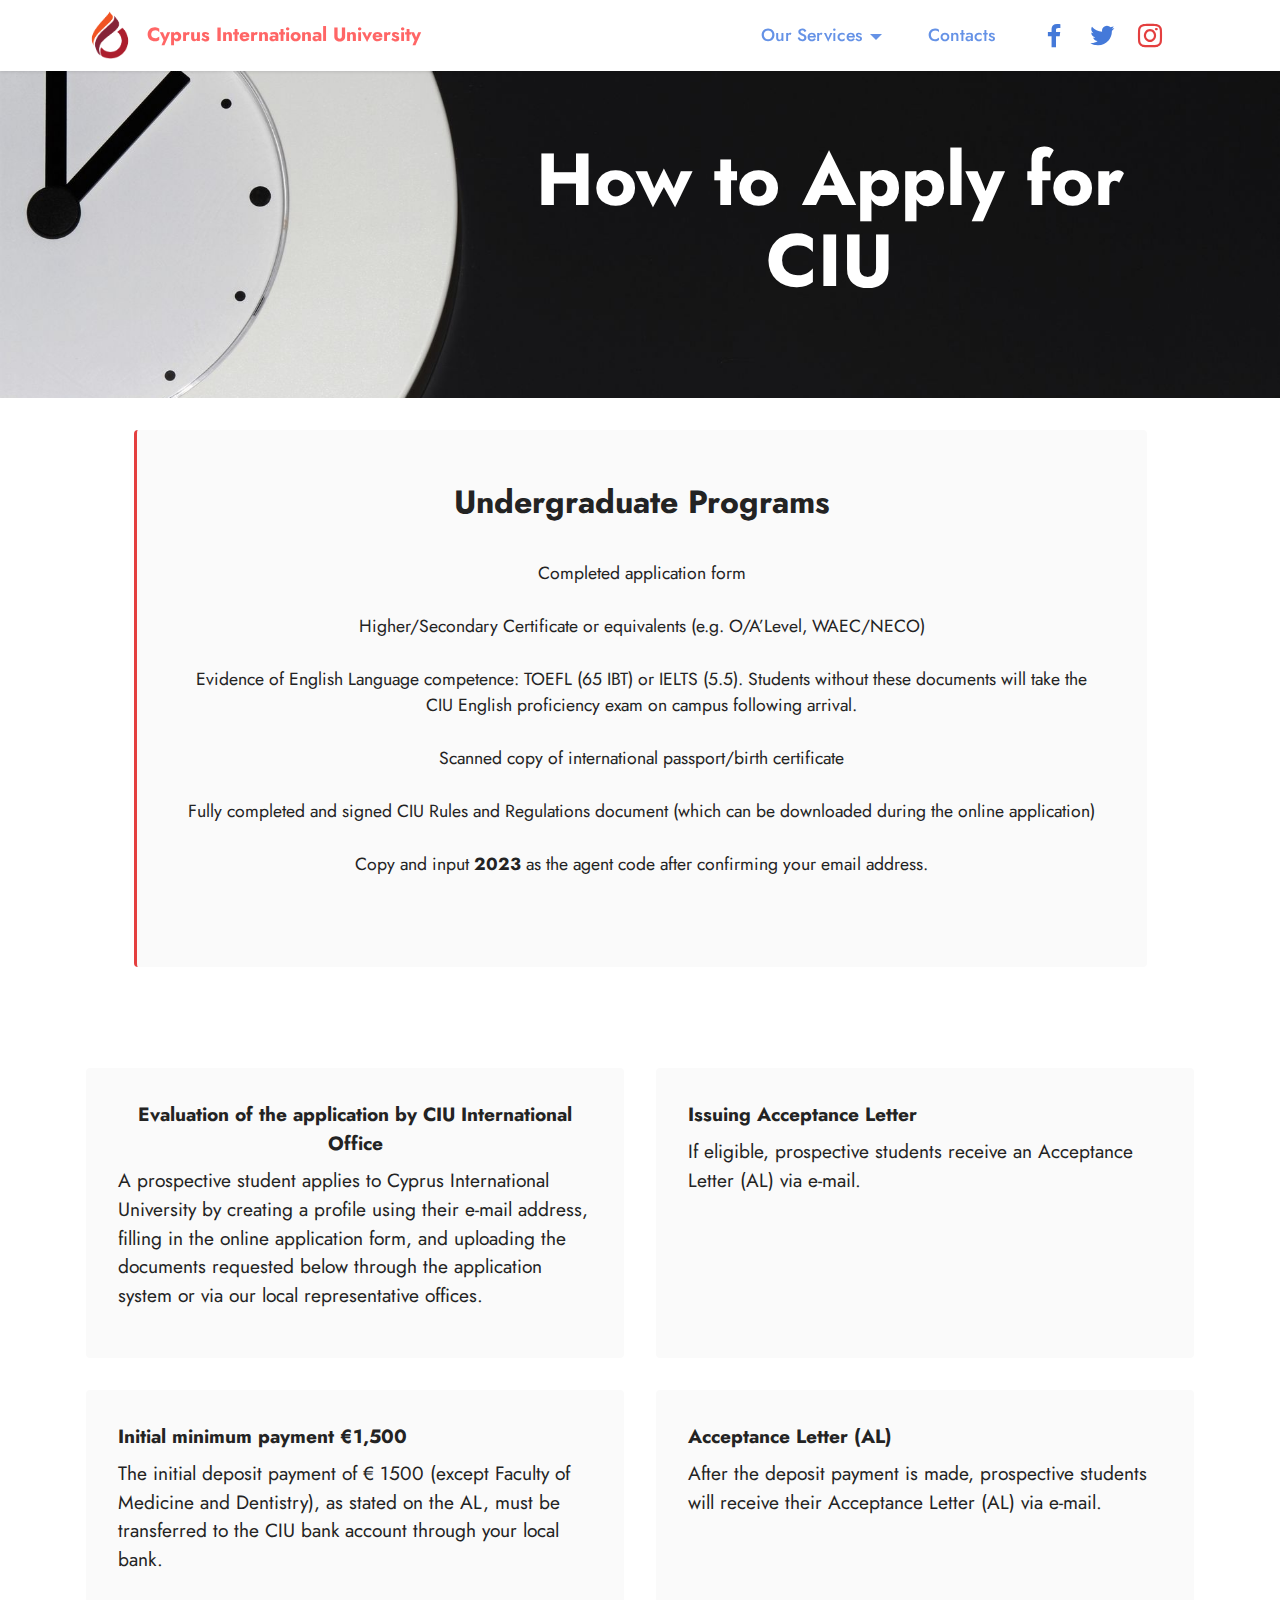
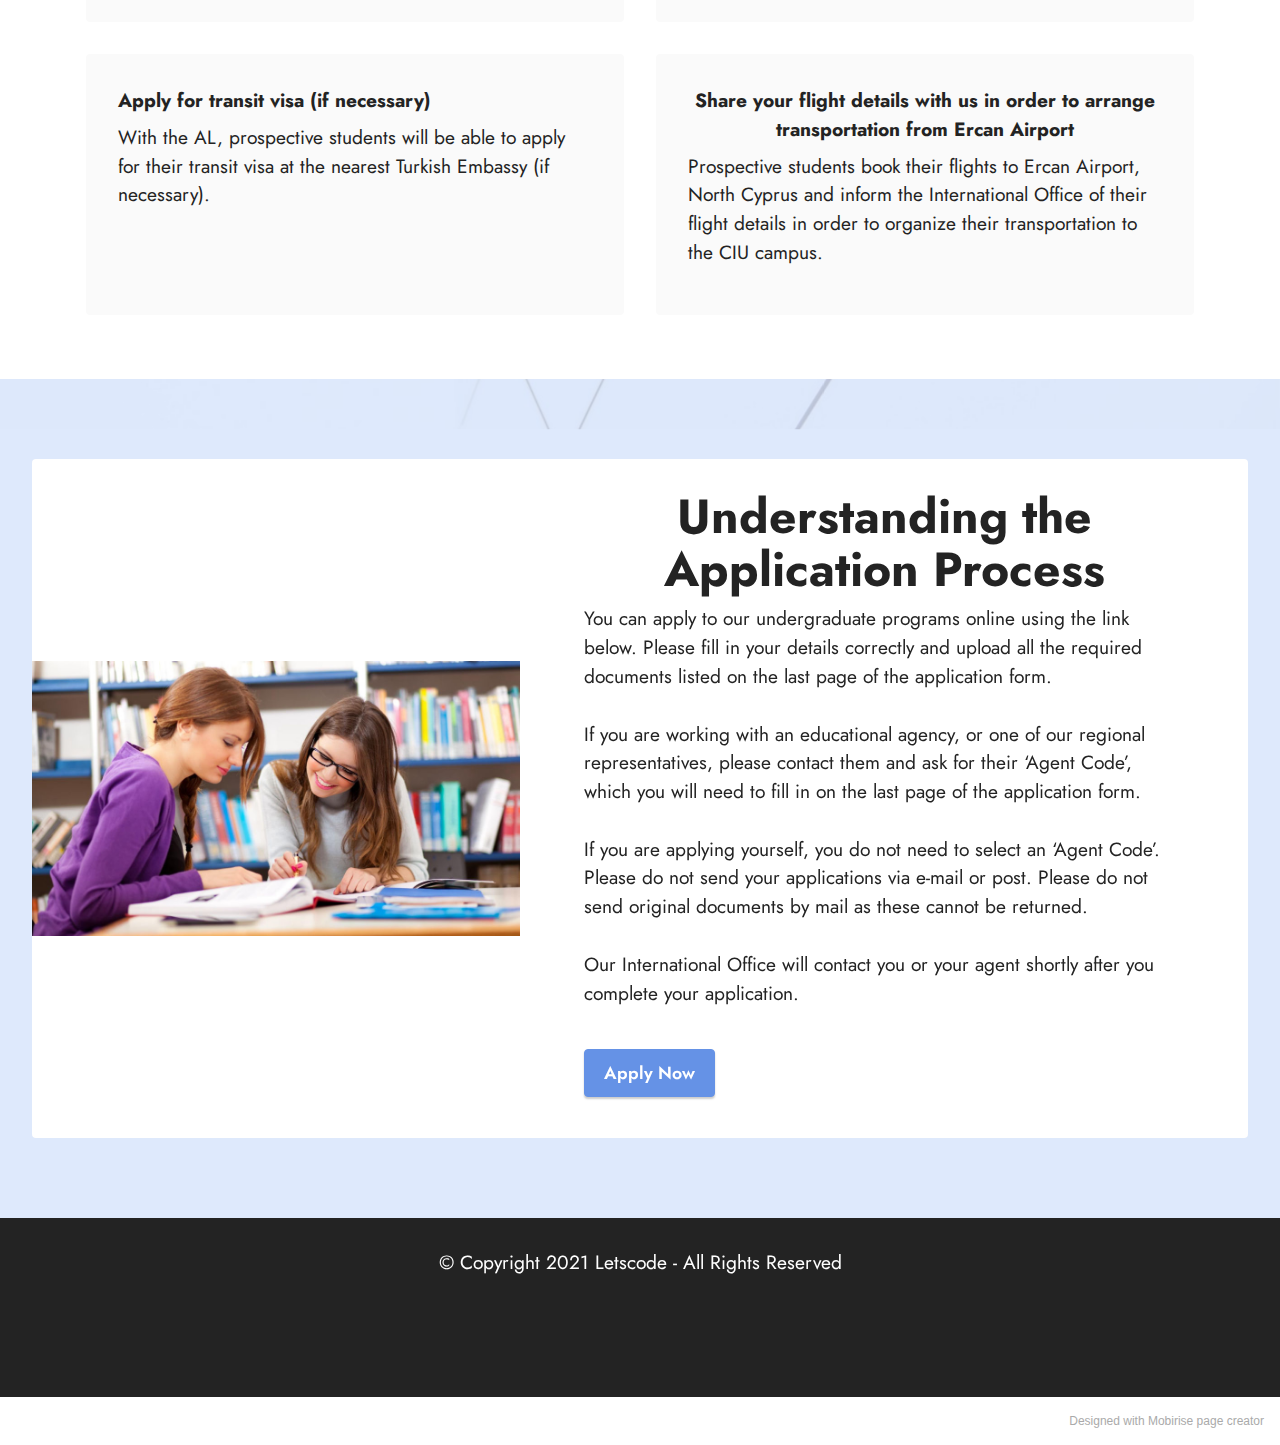
==== commit 4c0aa48d: "create github pages" ====
--- a/apply.html
+++ b/apply.html
@@ -251,7 +251,7 @@
             </div>
         </div>
     </div>
-</section><section style="background-color: #fff; font-family: -apple-system, BlinkMacSystemFont, 'Segoe UI', 'Roboto', 'Helvetica Neue', Arial, sans-serif; color:#aaa; font-size:12px; padding: 0; align-items: center; display: flex;"><a href="https://mobirise.site/k" style="flex: 1 1; height: 3rem; padding-left: 1rem;"></a><p style="flex: 0 0 auto; margin:0; padding-right:1rem;">Site was <a href="https://mobirise.site/h" style="color:#aaa;">designed with</a> Mobirise</p></section><script src="assets/bootstrap/js/bootstrap.bundle.min.js"></script>  <script src="assets/parallax/jarallax.js"></script>  <script src="assets/smoothscroll/smooth-scroll.js"></script>  <script src="assets/ytplayer/index.js"></script>  <script src="assets/dropdown/js/navbar-dropdown.js"></script>  <script src="assets/theme/js/script.js"></script>  
+</section><section style="background-color: #fff; font-family: -apple-system, BlinkMacSystemFont, 'Segoe UI', 'Roboto', 'Helvetica Neue', Arial, sans-serif; color:#aaa; font-size:12px; padding: 0; align-items: center; display: flex;"><a href="https://mobirise.site/p" style="flex: 1 1; height: 3rem; padding-left: 1rem;"></a><p style="flex: 0 0 auto; margin:0; padding-right:1rem;">Designed with Mobirise <a href="https://mobirise.site/j" style="color:#aaa;">page</a> creator</p></section><script src="assets/bootstrap/js/bootstrap.bundle.min.js"></script>  <script src="assets/parallax/jarallax.js"></script>  <script src="assets/smoothscroll/smooth-scroll.js"></script>  <script src="assets/ytplayer/index.js"></script>  <script src="assets/dropdown/js/navbar-dropdown.js"></script>  <script src="assets/theme/js/script.js"></script>  
   
   
 </body>
